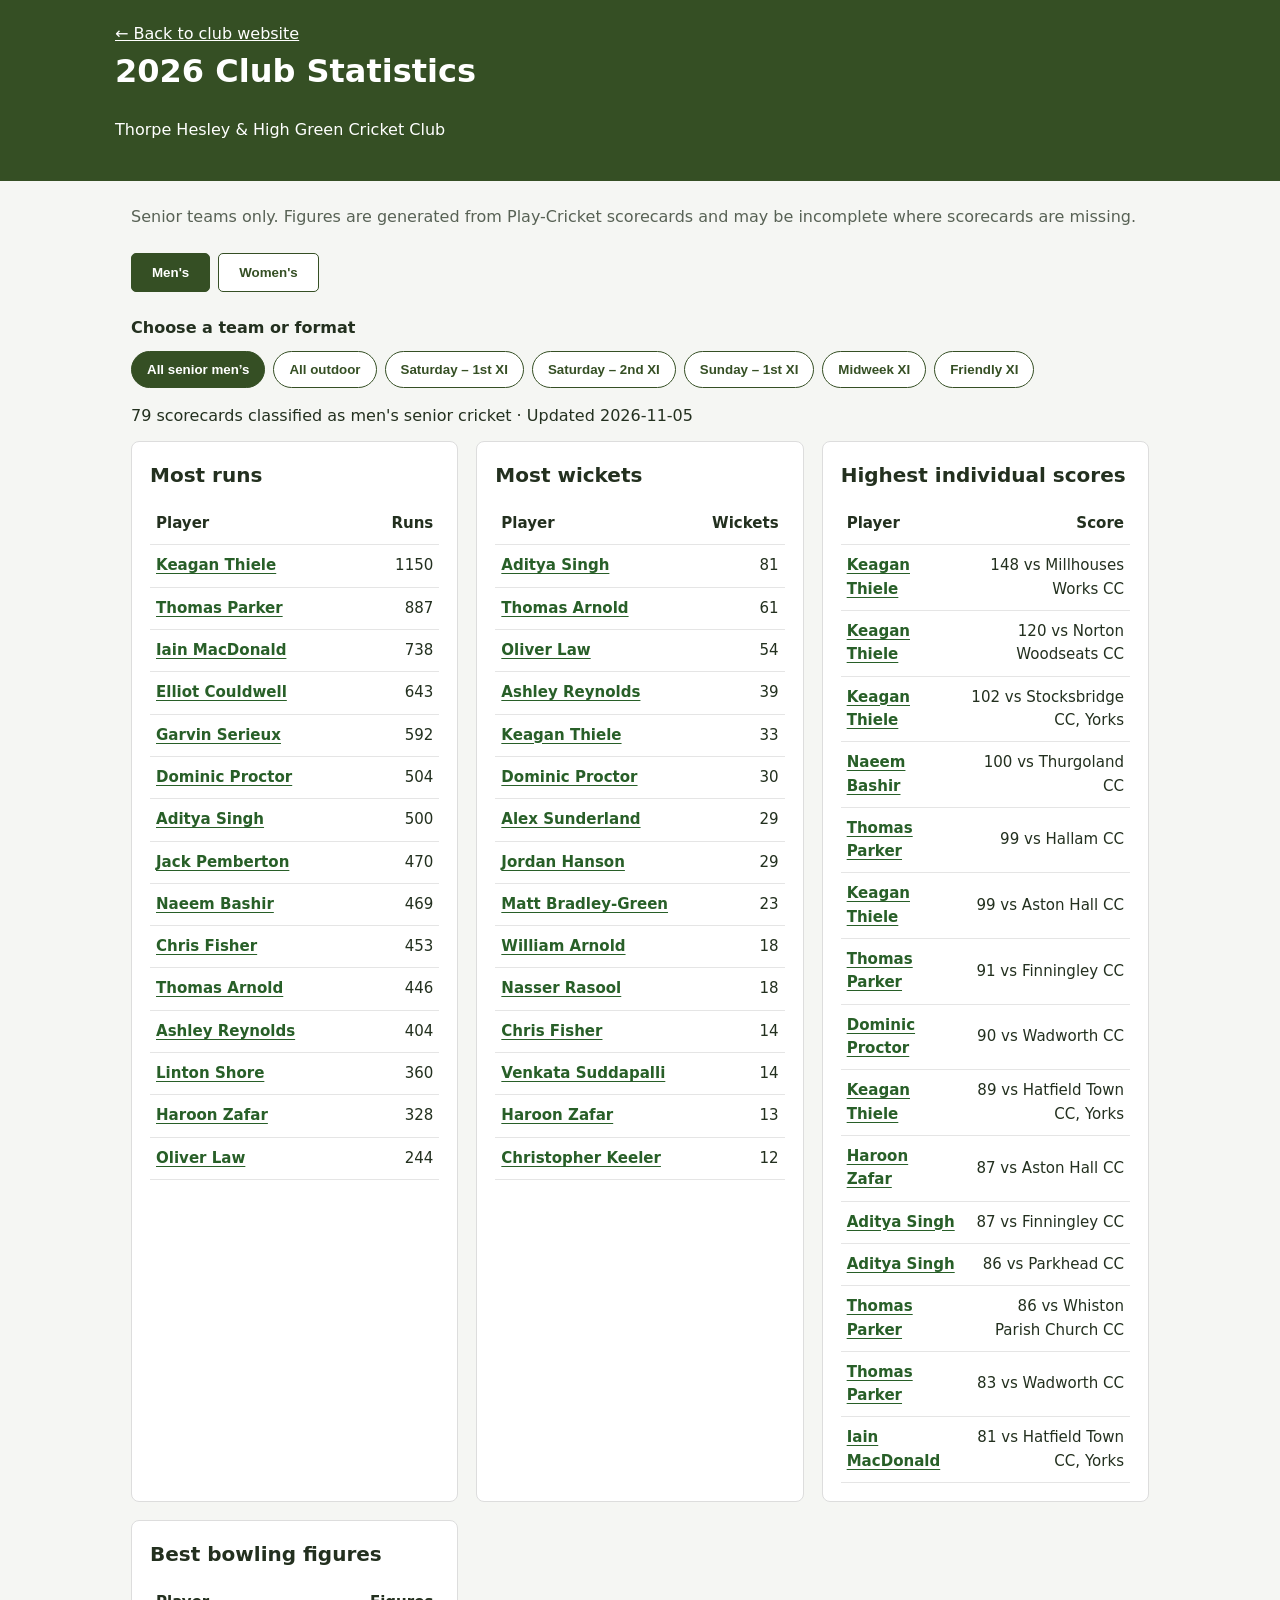
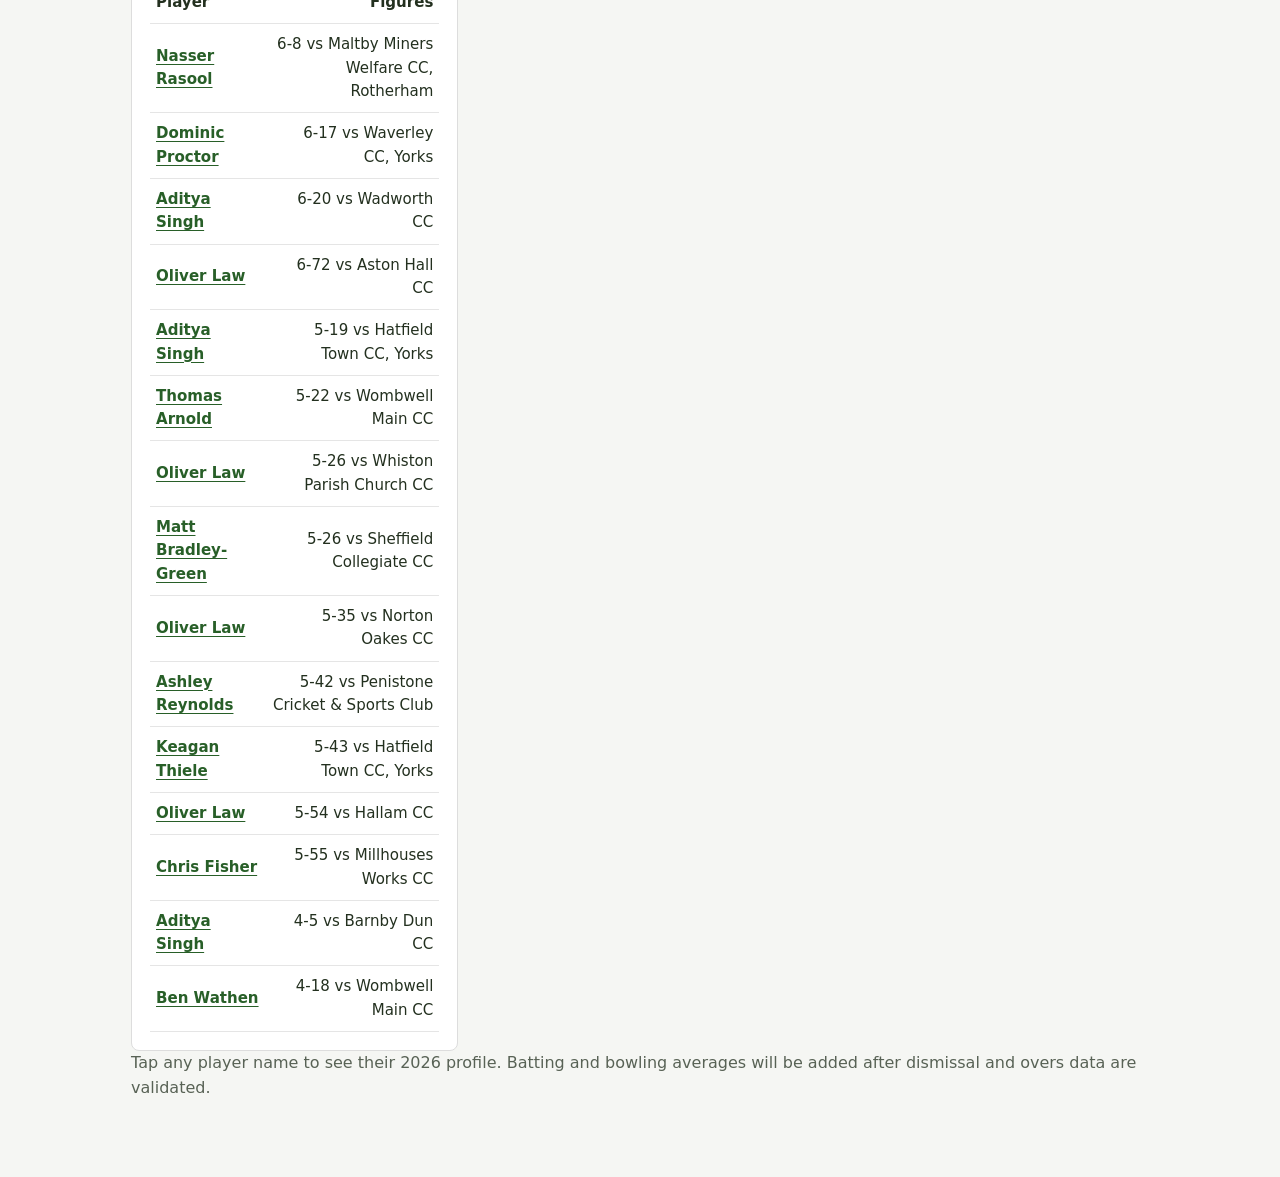
==== stats.html @ 184f6a65 "Style miniature club crest beneath player surname" ====
<!doctype html><html lang="en"><head><meta charset="utf-8"><meta name="viewport" content="width=device-width,initial-scale=1"><title>2026 Club Statistics | THHGCC</title><link rel="stylesheet" href="styles.css"><style>body{margin:0;background:#f5f6f3;color:#23301f;font-family:system-ui,sans-serif}.stats-wrap{max-width:1050px;margin:auto;padding:24px 16px 60px}.stats-head{background:#354f24;color:white;padding:22px 16px}.stats-head a{color:white}.stats-controls{display:flex;gap:8px;margin:24px 0;flex-wrap:wrap}.stats-controls button{padding:11px 20px;border:1px solid #354f24;border-radius:5px;background:white;color:#354f24;font-weight:700}.stats-controls button[aria-pressed=true]{background:#354f24;color:white}.stats-grid{display:grid;grid-template-columns:repeat(auto-fit,minmax(290px,1fr));gap:18px}.stats-card{background:white;border:1px solid #ddd;border-radius:8px;padding:18px;overflow:auto}.stats-card h2{margin:0 0 12px;font-size:1.25rem}table{width:100%;border-collapse:collapse;font-size:.94rem}td,th{padding:9px 6px;border-bottom:1px solid #e5e5e5;text-align:left}td:last-child,th:last-child{text-align:right}.muted{color:#586255}#status{margin:12px 0}.stats-filter{display:flex;align-items:center;gap:12px;flex-wrap:wrap;margin-bottom:16px}.stats-filter label{font-weight:700}.stats-filter{display:block}.filter-label{display:block;font-weight:700;margin-bottom:10px}.filter-pills{display:flex;flex-wrap:wrap;gap:8px}.filter-pills button{padding:10px 15px;border:1px solid #354f24;border-radius:24px;background:white;color:#354f24;font-weight:700;cursor:pointer}.filter-pills button[aria-pressed=true]{background:#354f24;color:white} .player-link{color:#285f28;font-weight:700;text-decoration:underline;text-underline-offset:3px}.profile-panel{margin:22px 0;padding:20px;background:white;border:1px solid #d8dfd4;border-radius:10px}.profile-panel[hidden]{display:none}.profile-top{display:flex;justify-content:space-between;align-items:center;gap:12px}.profile-top button{padding:8px 14px;border:1px solid #354f24;background:white;border-radius:20px;cursor:pointer}.profile-grid{display:grid;grid-template-columns:repeat(auto-fit,minmax(145px,1fr));gap:10px}.profile-stat{background:#f1f5ee;padding:13px;border-radius:8px;display:flex;flex-direction:column;gap:5px}.profile-stat strong{font-size:1.3rem}.profile-stat span{font-size:.82rem;color:#586255}.matches-toggle{border:0;background:transparent;padding:4px 0;text-align:left;color:#285f28;font-weight:700;text-decoration:underline;cursor:pointer}.player-matches{margin-top:18px;border-top:1px solid #d8dfd4;padding-top:12px}.player-matches[hidden]{display:none}.player-matches ul{padding-left:20px}.player-matches li{margin:10px 0}.player-matches a{color:#285f28}.player-matches details{border-bottom:1px solid #e1e7df;padding:8px 0}.player-matches summary{cursor:pointer;color:#285f28;font-weight:650}.match-performance{padding:4px 12px;color:#354f24}.match-performance p{margin:8px 0}.match-card-list{display:grid;gap:10px}.match-card{padding:13px 14px;border:1px solid #e0e7dd;border-radius:10px;background:#fafcf9}.match-card-top{display:flex;justify-content:space-between;gap:8px;align-items:center;flex-wrap:wrap}.match-date{font-size:.78rem;color:#657160;font-weight:700}.match-team{font-size:.73rem;color:#285f28;background:#eaf1e7;border-radius:20px;padding:4px 9px}.match-opponent{font-weight:700;font-size:1rem;margin:7px 0 10px;line-height:1.35}.match-figures{display:flex;gap:10px;flex-wrap:wrap}.match-figure{flex:1;min-width:105px;border-top:1px solid #e2e9df;padding-top:9px;display:flex;flex-direction:column;gap:2px}.match-figure strong{font-size:1.12rem;color:#263e24}.match-figure span{font-size:.75rem;color:#657160}.profile-note{font-size:.78rem;line-height:1.45;margin-top:16px}.player-matches h3{font-size:1.08rem;margin:0 0 13px}@media(max-width:450px){.profile-panel{padding:14px}.match-card{padding:12px}.profile-grid{grid-template-columns:repeat(2,minmax(0,1fr))}}.player-hero{display:flex;align-items:center;gap:17px;margin:4px 0 18px}.player-identity{min-width:0}.player-identity h2{margin:0 0 5px;font-size:1.35rem}.player-identity p{margin:0;font-size:.82rem}.player-shirt{position:relative;flex:none;width:100px;height:105px;display:flex;align-items:center;justify-content:center;filter:drop-shadow(0 3px 3px #0002)}.player-shirt::before{content:'';position:absolute;inset:3px 0 0;background:#28552a;clip-path:polygon(28% 3%,40% 0,45% 7%,55% 7%,60% 0,72% 3%,100% 21%,87% 44%,77% 38%,77% 100%,23% 100%,23% 38%,13% 44%,0 21%);border-radius:5px}.player-shirt::after{content:'';position:absolute;top:8px;left:42%;width:16%;height:6px;border-radius:0 0 9px 9px;background:#1b3c1e}.player-shirt span{position:relative;z-index:1;color:white;font-size:clamp(8px,1.8vw,10px);font-weight:800;letter-spacing:.2px;text-align:center;max-width:54px;overflow-wrap:anywhere;line-height:1.1;margin-top:-5px;text-shadow:0 1px 1px #0005}@media(max-width:450px){.player-shirt{width:84px;height:89px}.player-hero{gap:12px}.player-identity h2{font-size:1.2rem}}.player-shirt{flex-direction:column;gap:3px}.player-shirt span{margin-top:4px;font-size:9px}.shirt-crest{position:relative;z-index:1;width:34px;height:34px;object-fit:contain;border-radius:2px}@media(max-width:450px){.shirt-crest{width:29px;height:29px}.player-shirt span{font-size:8px}}</style></head><body><header class="stats-head"><div class="stats-wrap" style="padding:0"><a href="./">← Back to club website</a><h1>2026 Club Statistics</h1><p>Thorpe Hesley &amp; High Green Cricket Club</p></div></header><main class="stats-wrap"><p class="muted">Senior teams only. Figures are generated from Play-Cricket scorecards and may be incomplete where scorecards are missing.</p><div class="stats-controls"><button id="men" aria-pressed="true">Men's</button><button id="women" aria-pressed="false">Women's</button></div><div class="stats-filter"><span class="filter-label">Choose a team or format</span><div id="team-filter" class="filter-pills" role="group" aria-label="Team or format"></div></div><p id="status" role="status">Loading 2026 scorecards…</p><section id="profile-panel" class="profile-panel" hidden><div class="profile-top"><h2>Player profile</h2><button type="button" id="close-profile">Close</button></div><div id="player-profile"></div></section><div class="stats-grid"><section class="stats-card"><h2>Most runs</h2><div id="bat"></div></section><section class="stats-card"><h2>Most wickets</h2><div id="bowl"></div></section><section class="stats-card"><h2>Highest individual scores</h2><div id="high"></div></section><section class="stats-card"><h2>Best bowling figures</h2><div id="best"></div></section></div><p class="muted">Tap any player name to see their 2026 profile. Batting and bowling averages will be added after dismissal and overs data are validated.</p></main><script src="stats.js?v=20261105-crest"></script></body></html>
---- styles.css ----
:root{--green:#354f24;--dark:#263c1b;--yellow:#fff45b;--cream:#f6f6f1;--ink:#232b21}*{box-sizing:border-box}html{scroll-behavior:smooth}body{margin:0;font-family:Arial,Helvetica,sans-serif;color:var(--ink);line-height:1.55}a{color:inherit}.container{width:min(1140px,calc(100% - 40px));margin:auto}.topbar{background:#243719;color:#e7efdd;font-size:11px;font-weight:700;letter-spacing:.6px}.top-inner{display:flex;justify-content:space-between;gap:12px;padding:9px 0}.top-inner a{text-decoration:none;margin-left:16px}.site-header{background:var(--green);color:white;position:relative;z-index:5}.masthead{display:flex;align-items:center;justify-content:space-between;flex-wrap:wrap;gap:12px;padding-top:16px}.brand{display:flex;align-items:center;gap:16px;text-decoration:none;font-weight:900;font-size:23px;line-height:1.08;letter-spacing:.4px}.brand img{width:80px;height:92px;object-fit:contain}.brand em{font-style:normal;color:var(--yellow)}.brand small{display:block;font-size:10px;letter-spacing:2.5px;margin-top:10px;color:#e3eccc}.nav-links{display:flex;align-items:center;gap:0;width:100%;border-top:1px solid #ffffff25;margin-top:15px}.nav-links a{font-size:12px;font-weight:800;letter-spacing:.6px;text-decoration:none;padding:16px 15px}.nav-links a:hover,.nav-links a:first-child{background:var(--yellow);color:var(--dark)}.menu-toggle{display:none;background:none;border:0;color:var(--yellow);font-size:30px}.feature{background:linear-gradient(90deg,rgba(24,41,15,.95),rgba(35,63,24,.65)),radial-gradient(circle at 85% 40%,#78925e,#355122 65%);color:white}.feature-inner{padding:105px 0 115px}.feature-label,.eyebrow{font-size:12px;font-weight:900;letter-spacing:2px;color:#78953d}.feature-label{color:var(--yellow)}h1,h2,h3,p{margin-top:0}.feature h1{font-size:clamp(44px,6vw,78px);font-weight:900;line-height:1.02;letter-spacing:-2px;margin:20px 0}.feature p{font-size:20px;max-width:490px;color:#f1f5e8;margin-bottom:26px}.btn{display:inline-flex;gap:25px;align-items:center;justify-content:space-between;padding:15px 22px;font-size:12px;font-weight:900;letter-spacing:.6px;text-decoration:none}.btn-yellow{background:var(--yellow);color:var(--dark)}.btn-green{background:var(--green);color:white}.quicklinks{background:var(--yellow)}.quick-grid{display:grid;grid-template-columns:repeat(3,1fr)}.quick-grid a{padding:25px 22px;display:flex;flex-direction:column;gap:4px;text-decoration:none;border-right:1px solid #293b1b35}.quick-grid a:first-child{border-left:1px solid #293b1b35}.quick-grid a>span{font-size:26px}.quick-grid strong{font-size:13px}.quick-grid small{font-size:12px}.section{padding:75px 0}.section h2{font-size:clamp(30px,4vw,43px);line-height:1.1;letter-spacing:-1px;margin:10px 0 22px}.section p{color:#53604d;max-width:660px}.heading{display:flex;justify-content:space-between;align-items:end;gap:20px}.underlink{font-size:12px;font-weight:800;text-decoration:none;color:var(--green)}.news-grid{display:grid;grid-template-columns:repeat(2,1fr);gap:24px}.news-card{border:1px solid #e3e8df}.news-visual{height:190px;background:linear-gradient(125deg,#263e1c,#648242);display:grid;place-items:center;color:var(--yellow);font-size:42px;font-weight:900;letter-spacing:5px}.news-visual.alternate{background:linear-gradient(125deg,#435f2b,#a4ad66)}.news-copy{padding:25px}.news-copy small{color:#708f36;font-size:11px;font-weight:900}.news-copy h3{font-size:22px;margin:9px 0}.news-copy p{font-size:14px}.news-copy a{font-size:12px;font-weight:900}.about,.sponsors{background:var(--cream)}.about-grid{display:grid;grid-template-columns:1fr 1fr;align-items:center;gap:70px}.about-panel{background:var(--green);min-height:350px;display:flex;flex-direction:column;align-items:center;justify-content:center;gap:12px;text-align:center;color:var(--yellow);padding:25px}.about-panel img{width:135px;height:160px;object-fit:contain}.about-panel strong{font-size:15px}.about-panel span{font-size:11px;letter-spacing:2px}.team-grid{display:grid;grid-template-columns:repeat(3,1fr);gap:18px}.team-grid article{background:#f3f5ef;padding:28px;border-top:5px solid var(--green)}.team-grid b{color:#79944a;font-size:14px}.team-grid h3{font-size:23px;margin:15px 0 10px}.team-grid p{font-size:14px}.match,.contact{background:var(--green);color:white}.match-grid{display:flex;justify-content:space-between;align-items:center;gap:30px}.match .eyebrow,.contact .eyebrow{color:var(--yellow)}.match p,.contact p{color:#e4ecdf}.honour-banner{background:#51321d;border:9px ridge #966b42;color:#e9c88e;display:flex;flex-direction:column;align-items:center;text-align:center;gap:8px;padding:45px;margin-top:30px}.honour-banner span{font-size:14px;letter-spacing:4px}.honour-banner strong{font-size:25px}.honour-banner small{font-size:12px}.sponsor-space{border:1px dashed #a6b19b;text-align:center;padding:35px;font-size:12px;letter-spacing:2px;margin-top:25px}.contact{text-align:center}.contact p{margin:0 auto 25px}footer{background:#1c2d15;color:white;padding:35px 0}.footer-grid{display:flex;align-items:center;justify-content:space-between;gap:20px;flex-wrap:wrap;font-size:12px}.footer-grid a{margin-right:15px;text-decoration:none;color:var(--yellow);font-weight:800}@media(max-width:800px){.topbar{display:none}.masthead{padding:12px 0;min-height:86px}.brand{font-size:17px;gap:9px}.brand img{width:56px;height:65px}.brand small{font-size:8px;letter-spacing:1.5px;margin-top:6px}.menu-toggle{display:block;cursor:pointer}.nav-links{display:none;flex-direction:column;align-items:stretch;margin:0;width:100%;border-top:1px solid #ffffff35}.nav-links.open{display:flex}.nav-links a{padding:12px 16px}.feature-inner{padding:66px 0 75px}.feature h1{font-size:clamp(42px,10vw,62px)}.feature p{font-size:17px}.quick-grid{grid-template-columns:1fr}.quick-grid a{padding:16px 8px;border-right:0;border-bottom:1px solid #293b1b35}.quick-grid a:first-child{border-left:0}.quick-grid a>span{display:none}.section{padding:52px 0}.news-grid,.about-grid,.team-grid{grid-template-columns:1fr}.about-grid{gap:25px}.heading,.match-grid{align-items:flex-start;flex-direction:column}.news-visual{height:140px}.footer-grid{flex-direction:column;align-items:flex-start}}
/* Real THGCC photography */
.feature{background:linear-gradient(90deg,rgba(15,30,13,.85),rgba(15,30,13,.35)),url("IMG-20261103-WA0009.jpg") center 43%/cover no-repeat}
.feature-inner{position:relative}.photo-credit{position:absolute;right:0;bottom:12px;font-size:11px;color:#fff;opacity:.85}
.news-visual.photo-team{background:url("IMG-20261103-WA0010.jpg") center 42%/cover no-repeat}
.news-visual.photo-pitch{background:url("IMG-20261103-WA0012.jpg") center/cover no-repeat}
.about-panel.photo-ground{background:url("IMG-20261103-WA0011.jpg") center/cover no-repeat;min-height:380px}
@media(max-width:800px){.feature{background-position:52% center}.feature-inner{padding-bottom:86px}.photo-credit{bottom:12px;left:0;right:auto}.news-visual{height:220px}.about-panel.photo-ground{min-height:260px}}

/* Restore official club crest and simplify homepage */
.brand img{width:70px;height:70px;object-fit:contain;background:transparent}
.feature-inner{padding-top:85px;padding-bottom:90px}
.feature-label{display:block;margin-bottom:18px}
@media(max-width:800px){.brand img{width:54px;height:54px}.feature-inner{padding-top:65px;padding-bottom:78px}}

/* Photo-led homepage with understated navigation tiles */
.feature{background:var(--dark)}
.hero-photo{display:block;width:100%;height:clamp(300px,42vw,540px);object-fit:cover;object-position:center 44%}
.feature-inner{padding:38px 0 48px}
.feature-label{margin-bottom:12px}
.photo-credit{position:static;margin-top:14px;font-size:11px;opacity:.8}
.quicklinks{background:#f5f6f1}
.quick-grid a{border-color:#dce2d7;color:var(--dark);padding:25px 22px}
.quick-grid a:hover{background:#e9efe1}
.quick-grid strong{color:var(--green)}
.quick-grid a>span{color:var(--green)}
@media(max-width:800px){.hero-photo{height:260px;object-position:center 45%}.feature-inner{padding:30px 0 38px}.quick-grid a{padding:18px 8px}.quick-grid a:first-child{border-left:0}.quicklinks{background:#f5f6f1}}

/* Mobile viewport and image overflow safeguard */
html,body{width:100%;max-width:100%;overflow-x:clip}
main,.site-header,.feature,.quicklinks,.section,footer{width:100%;max-width:100%}
img{max-width:100%}
.hero-photo{width:100%;max-width:100%;display:block}
@media(max-width:800px){.container{width:calc(100% - 32px);max-width:none;margin-left:16px;margin-right:16px}.site-header .masthead{display:flex;flex-wrap:wrap;justify-content:space-between;align-items:center}.site-header .brand{min-width:0;flex:1}.site-header .brand span{min-width:0}.menu-toggle{flex:0 0 auto}.feature-inner{width:calc(100% - 32px)}.quick-grid{display:grid;grid-template-columns:minmax(0,1fr)}.quick-grid a{min-width:0}.news-grid,.team-grid,.about-grid{grid-template-columns:minmax(0,1fr)}.feature .hero-photo{width:100%;height:250px;object-fit:cover}.feature p{max-width:100%}}

/* Rotating OVUCC-inspired photo carousel */
.hero-carousel{position:relative;width:100%;overflow:hidden;background:#172c16}
.hero-slides{position:relative;height:clamp(300px,42vw,540px)}
.hero-slides .hero-photo{position:absolute;inset:0;width:100%;height:100%;object-fit:cover;object-position:center 45%;opacity:0;transition:opacity .65s ease;pointer-events:none}
.hero-slides .hero-photo.active{opacity:1;pointer-events:auto}
.slide-arrow{position:absolute;top:50%;transform:translateY(-50%);border:1px solid #ffffffa6;border-radius:50%;background:#142516a8;color:white;width:42px;height:42px;font-size:34px;line-height:1;cursor:pointer;display:grid;place-items:center;z-index:2}
.slide-arrow.prev{left:12px}.slide-arrow.next{right:12px}
.slide-dots{position:absolute;bottom:16px;left:50%;transform:translateX(-50%);display:flex;gap:10px;z-index:2}
.slide-dots button{border:1px solid white;background:#ffffffa8;border-radius:50%;width:10px;height:10px;padding:0;cursor:pointer}
.slide-dots button.active{background:var(--yellow);border-color:var(--yellow);transform:scale(1.25)}
@media(max-width:800px){.hero-slides{height:260px}.hero-slides .hero-photo{height:100%}.slide-arrow{width:34px;height:34px;font-size:26px}.slide-dots{bottom:12px}}
@media(prefers-reduced-motion:reduce){.hero-slides .hero-photo{transition:none}}

/* Traditional club honours boards */
.honours-section{background:#f4f4ef}.honours-controls{display:flex;align-items:center;gap:12px;margin:24px 0}.honours-controls label{font-weight:800;font-size:13px}.honours-controls select{padding:10px 14px;border:1px solid #aab3a0;border-radius:3px;background:white;color:#25391c;font:inherit}.honours-grid{display:grid;grid-template-columns:repeat(2,minmax(0,1fr));gap:24px}.wood-board{border:10px ridge #a67943;background:repeating-linear-gradient(90deg,#50331d 0px,#56371f 34px,#49301d 68px,#593c22 102px);box-shadow:0 8px 20px #0002;color:#f1d9a2;padding:22px;min-height:340px}.wood-board-title{text-align:center;border-bottom:1px solid #e2c48880;padding-bottom:18px;margin-bottom:16px}.wood-board-title small{font-size:10px;letter-spacing:2px}.wood-board-title h3{color:#f3d99e;font-size:24px;letter-spacing:1px;margin:12px 0 4px}.wood-board-title span{font-size:11px;letter-spacing:2px}.wood-board-entries p{color:#e2cfa8;font-size:14px}.honour-row{display:grid;grid-template-columns:minmax(0,1fr) auto;gap:10px;border-bottom:1px solid #e7d29c3a;padding:9px 0;font-size:14px}.honour-row strong{color:#f9e5b7}.honour-row small{display:block;color:#e5cfa3;font-size:11px}.honours-note{margin-top:18px;font-size:13px}@media(max-width:800px){.honours-grid{grid-template-columns:1fr}.wood-board{padding:16px;border-width:8px;min-height:260px}}

/* Iain-inspired arched mahogany honours boards */
.honours-grid{align-items:start;gap:28px}.wood-board{position:relative;isolation:isolate;overflow:hidden;border:0;border-radius:48% 48% 3px 3px / 9% 9% 3px 3px;background:repeating-linear-gradient(94deg,#3b1609 0,#55240e 20px,#391608 43px,#6a2d13 75px,#421a0b 110px);padding:78px 23px 35px;box-shadow:inset 0 0 0 7px #2b1007,inset 0 0 0 11px #7e451e,inset 0 0 0 15px #2b1007,0 9px 17px #0005;color:#f0d39b;font-family:Georgia,'Times New Roman',serif;min-height:560px}.wood-board:before{content:'';position:absolute;inset:18px 16px 19px;border:2px solid #a7793c;border-radius:48% 48% 0 0 / 7% 7% 0 0;pointer-events:none;z-index:-1}.wood-board-title{border-bottom:0;padding-bottom:0;margin-bottom:0}.board-emblem{font-size:35px;filter:sepia(1) saturate(1.5);margin-bottom:5px}.wood-board-title small{display:block;font-size:clamp(12px,1.5vw,20px);font-weight:700;letter-spacing:1px;color:#e7c58d}.wood-board-title h3{font-size:clamp(19px,2.5vw,30px);line-height:1.13;letter-spacing:0;color:#efd39b;margin:7px 0 6px}.board-season{display:block;font-size:30px!important;font-weight:700;letter-spacing:0!important;border-bottom:1px solid #d6b071;margin:0 0 6px}.board-columns,.honour-row{display:grid;grid-template-columns:minmax(0,1.1fr) minmax(52px,.45fr) minmax(0,1.2fr);gap:9px;text-align:left}.board-columns{font-size:13px;border-bottom:1px solid #cfa967;padding:3px 0 6px}.board-columns b:nth-child(2){text-align:center}.honour-row{font-size:12px;border:0;padding:3px 0;line-height:1.15}.honour-row strong{color:#f5dfb6;font-weight:400}.honour-row .honour-score{text-align:center}.honour-row .honour-opponent{font-size:12px}.wood-board-entries p{margin-top:18px}.honours-note{color:#53604b}@media(max-width:800px){.wood-board{border:0;padding:66px 21px 30px;min-height:400px}.wood-board-title small{font-size:clamp(11px,3.4vw,17px)}.wood-board-title h3{font-size:clamp(18px,5vw,27px)}.board-columns{font-size:12px}.honour-row{font-size:11px}.honour-row .honour-opponent{font-size:11px}}

/* Official crest green and refined honours boards */
:root{--green:#30451f;--dark:#263819;--yellow:#fff45b}
.site-header,.masthead{background:var(--green)}.feature{background:var(--dark)}.contact{background:var(--green)}.topbar{background:var(--dark)}
.wood-board{background:repeating-linear-gradient(91deg,rgba(22,7,2,.20) 0,rgba(255,202,110,.035) 4px,rgba(26,8,2,.15) 9px,rgba(255,220,140,.025) 13px),linear-gradient(90deg,#351005,#5b210c 14%,#4c1708 38%,#64260c 65%,#371006);border-radius:48% 48% 2px 2px / 8% 8% 2px 2px;box-shadow:inset 0 0 0 5px #2c0d05,inset 0 0 0 9px #87401b,inset 0 0 0 13px #3d1407,inset 0 0 0 17px #9d5428,0 8px 15px #0005;padding:75px 24px 34px}
.wood-board:before{border:1px solid #a56b34;inset:22px 19px 22px}.board-emblem{display:flex;align-items:center;justify-content:center;gap:9px;height:54px;color:#e5c17f;margin-bottom:6px}.board-emblem .crossed-bats{font-size:33px;filter:sepia(1) saturate(.5)}.board-emblem .laurel{font-size:36px;font-family:Georgia;transform:rotate(-70deg)}.board-emblem .laurel.mirror{transform:scaleX(-1) rotate(-70deg)}.wood-board-title small{font-family:Georgia,serif;text-transform:uppercase;font-size:clamp(13px,1.6vw,21px);line-height:1.2;letter-spacing:.5px}.wood-board-title h3{font-family:Georgia,serif;font-size:clamp(18px,2.4vw,30px);line-height:1.14;margin:6px 0}.board-season{font-family:Georgia,serif;font-size:32px!important;line-height:1.1;border-top:1px solid #b98d50;padding:5px 0 7px}.board-columns{font-family:Georgia,serif;color:#f3d49c;font-size:clamp(10px,1.2vw,14px);padding:4px 0;border-bottom:1px solid #b98d50}.honour-row{font-family:Georgia,serif;color:#f1d9b1;font-size:clamp(10px,1.15vw,13px);gap:6px;padding:2px 0}.honour-row strong{color:#f1d9b1}.honour-row .honour-opponent{font-size:inherit}.board-columns,.honour-row{grid-template-columns:minmax(0,1.1fr) minmax(44px,.4fr) minmax(0,1.15fr)}.board-columns>*:nth-child(1),.honour-row>*:nth-child(1){padding-right:5px;border-right:1px solid #cba56a80}.board-columns>*:nth-child(2),.honour-row>*:nth-child(2){padding-right:5px;border-right:1px solid #cba56a80}
.location-section{background:#f1f3ed}.location-layout{display:grid;grid-template-columns:minmax(0,1fr) minmax(0,1.3fr);gap:36px;align-items:center}.location-section h3{margin:16px 0 6px;color:var(--green)}.location-section address{font-style:normal;line-height:1.9;margin-bottom:24px}.location-map{min-height:320px;border:5px solid white;box-shadow:0 3px 15px #0002}.location-map iframe{width:100%;height:320px;border:0;display:block}
@media(max-width:800px){.wood-board{padding:65px 19px 28px}.board-emblem{height:48px}.wood-board-title small{font-size:clamp(12px,3.6vw,19px)}.wood-board-title h3{font-size:clamp(17px,5.2vw,27px)}.board-columns{font-size:clamp(10px,3vw,13px)}.honour-row{font-size:clamp(9px,2.8vw,12px);overflow-wrap:anywhere}.location-layout{grid-template-columns:1fr}.location-map,.location-map iframe{min-height:280px;height:280px}}

/* Reference-matched crown silhouette and carved border */
.wood-board{border-radius:0;clip-path:polygon(0 10%,8% 10%,14% 9.5%,20% 8%,27% 5%,34% 2.5%,41% .8%,50% 0,59% .8%,66% 2.5%,73% 5%,80% 8%,86% 9.5%,92% 10%,100% 10%,100% 100%,0 100%);padding-top:85px;background:repeating-linear-gradient(90deg,transparent 0,rgba(0,0,0,.10) 2px,rgba(255,215,150,.025) 6px,transparent 13px),linear-gradient(90deg,#341104,#60250d 14%,#461707 42%,#60240c 72%,#371105);box-shadow:inset 0 0 0 6px #2b0c04,inset 0 0 0 11px #8b451e,inset 0 0 0 15px #361105,inset 0 0 0 18px #9e5427}
.wood-board:before{border:0;border-left:2px solid #b67b43;border-right:2px solid #b67b43;border-bottom:2px solid #b67b43;border-radius:0;inset:75px 18px 20px;z-index:-1}
.wood-board:after{content:'';position:absolute;top:15px;left:3%;right:3%;height:77px;border-top:3px solid #9b5429;border-radius:50% 50% 0 0 / 85% 85% 0 0;pointer-events:none}
.board-emblem{height:72px;margin:0 0 8px;filter:none}.board-emblem img{width:152px;height:75px;object-fit:contain;max-width:100%}.wood-board-title small{font-weight:700;letter-spacing:.7px}.wood-board-title h3{font-weight:700}.wood-board-entries{margin-top:5px}
@media(max-width:800px){.wood-board{padding-top:77px}.board-emblem{height:66px}.board-emblem img{width:137px;height:68px}}

/* Match the square crest's original green so its edges disappear */
:root{--green:#354f24;--dark:#263c1b}
.site-header,.masthead,.brand,.brand img{background-color:#354f24!important}
/* Rebalance honours boards against Iain's reference: restrained curved crown and fine engraving */
.honours-grid{grid-template-columns:repeat(2,minmax(0,1fr));gap:22px}
.wood-board{clip-path:none;border-radius:48% 48% 2px 2px / 7% 7% 2px 2px;min-width:0;padding:65px 24px 30px;background:repeating-linear-gradient(91deg,transparent 0,rgba(0,0,0,.07) 2px,rgba(255,210,140,.025) 6px,transparent 15px),linear-gradient(90deg,#371609,#57220f 25%,#431909 55%,#54200c 80%,#371609);box-shadow:inset 0 0 0 5px #290d05,inset 0 0 0 9px #8d4a22,inset 0 0 0 13px #361208,0 8px 14px #0003}
.wood-board:after{display:none}.wood-board:before{inset:16px 15px 16px;border:2px solid #8c4c25;border-radius:48% 48% 1px 1px / 6% 6% 1px 1px}
.board-emblem{height:58px;margin:0 0 4px}.board-emblem img{width:115px;height:57px}
.wood-board-title small{font-size:clamp(11px,1.3vw,17px);letter-spacing:.25px}.wood-board-title h3{font-size:clamp(17px,2.1vw,25px);margin:4px 0}.board-season{font-size:26px!important;padding:3px 0 5px}
.board-columns,.honour-row{grid-template-columns:minmax(0,1.05fr) minmax(35px,.35fr) minmax(0,1.1fr);gap:5px}.board-columns{font-size:clamp(9px,1vw,12px)}.honour-row{font-size:clamp(9px,1vw,12px);line-height:1.08;padding:1.5px 0;overflow-wrap:normal}.honour-row .honour-opponent{overflow-wrap:break-word}
@media(max-width:800px){.honours-grid{grid-template-columns:minmax(0,1fr)}.wood-board{padding:62px 17px 24px}.board-emblem{height:50px}.board-emblem img{width:108px;height:50px}.wood-board-title small{font-size:clamp(11px,3.3vw,16px)}.wood-board-title h3{font-size:clamp(16px,4.6vw,23px)}.board-columns{font-size:clamp(9px,2.6vw,12px)}.honour-row{font-size:clamp(9px,2.6vw,12px);gap:4px}.wood-board:before{inset:13px 11px 13px}}

/* Final honours presentation: classic carved mahogany plaque, inspired by approved design */
.honours-section{background:#f3f1ea}
.honours-grid{grid-template-columns:minmax(0,1fr);max-width:940px;margin:0 auto;gap:36px}
.wood-board{position:relative;overflow:hidden;isolation:isolate;min-width:0;min-height:0;padding:118px clamp(26px,6%,70px) 52px;border-radius:48% 48% 3px 3px / 6.5% 6.5% 3px 3px;background:repeating-linear-gradient(91deg,rgba(17,5,1,.10) 0,rgba(255,200,130,.025) 4px,rgba(30,8,2,.08) 10px,transparent 18px),linear-gradient(100deg,#451804 0%,#682a0d 21%,#4b1908 48%,#692b0e 73%,#411405 100%);box-shadow:inset 0 0 0 5px #260b03,inset 0 0 0 9px #9a5328,inset 0 0 0 12px #361005,inset 0 0 0 17px #ad6b38,inset 0 0 0 21px #310d04,0 12px 24px #0004;color:#f3d79e}
.wood-board:before{content:'';position:absolute;inset:28px 27px 27px;border:2px solid #9f6333;border-radius:48% 48% 1px 1px / 5% 5% 1px 1px;pointer-events:none;z-index:-1}
.wood-board:after{display:none}
.board-emblem{height:112px;margin:0 auto 14px}
.board-emblem img{height:112px;width:230px;object-fit:contain}
.wood-board-title small{display:block;color:#f0d399;font-family:Georgia,'Times New Roman',serif;font-size:clamp(17px,3vw,30px);font-weight:bold;letter-spacing:.4px}
.wood-board-title h3{color:#f0d399;font-family:Georgia,'Times New Roman',serif;font-size:clamp(25px,4.5vw,43px);line-height:1.1;margin:8px 0 18px}
.board-season{display:block;border-top:2px solid #cfab69;border-bottom:2px solid #cfab69;font-family:Georgia,serif;font-size:clamp(34px,5vw,55px)!important;line-height:1.2;margin-bottom:8px;padding:8px 0}
.board-columns,.honour-row{grid-template-columns:minmax(0,1.1fr) minmax(70px,.4fr) minmax(0,1.25fr);gap:0}
.board-columns{border-bottom:2px solid #cda76c;font-family:Georgia,serif;font-size:clamp(14px,2vw,20px);padding:6px 0 9px}
.honour-row{font-family:Georgia,serif;font-size:clamp(12px,1.55vw,17px);line-height:1.22;padding:3px 0;color:#f4dbad}
.honour-row strong,.honour-row .honour-opponent{font-size:inherit;color:inherit}
.board-columns>*:nth-child(1),.honour-row>*:nth-child(1),.board-columns>*:nth-child(2),.honour-row>*:nth-child(2){border-right:1px solid #cda76c99;padding-right:9px}
.board-columns>*:nth-child(2),.honour-row>*:nth-child(2){padding-left:9px;text-align:center}
.board-columns>*:nth-child(3),.honour-row>*:nth-child(3){padding-left:15px}
@media(max-width:800px){.honours-grid{max-width:100%}.wood-board{padding:75px 18px 28px;border-radius:48% 48% 2px 2px / 4% 4% 2px 2px;box-shadow:inset 0 0 0 4px #2b0c04,inset 0 0 0 7px #975026,inset 0 0 0 10px #351005,inset 0 0 0 13px #a75f30,0 6px 16px #0004}.wood-board:before{inset:17px 15px 15px;border-width:1px}.board-emblem{height:70px;margin-bottom:8px}.board-emblem img{height:70px;width:150px}.wood-board-title small{font-size:clamp(12px,3.4vw,18px)}.wood-board-title h3{font-size:clamp(19px,5vw,28px);margin:5px 0 11px}.board-season{font-size:32px!important;padding:5px 0}.board-columns,.honour-row{grid-template-columns:minmax(0,1fr) minmax(42px,.37fr) minmax(0,1.13fr)}.board-columns{font-size:clamp(10px,2.8vw,14px);padding:4px 0 6px}.honour-row{font-size:clamp(9px,2.5vw,13px);line-height:1.15;padding:2px 0}.board-columns>*:nth-child(1),.honour-row>*:nth-child(1),.board-columns>*:nth-child(2),.honour-row>*:nth-child(2){padding-right:4px}.board-columns>*:nth-child(2),.honour-row>*:nth-child(2){padding-left:4px}.board-columns>*:nth-child(3),.honour-row>*:nth-child(3){padding-left:7px}}
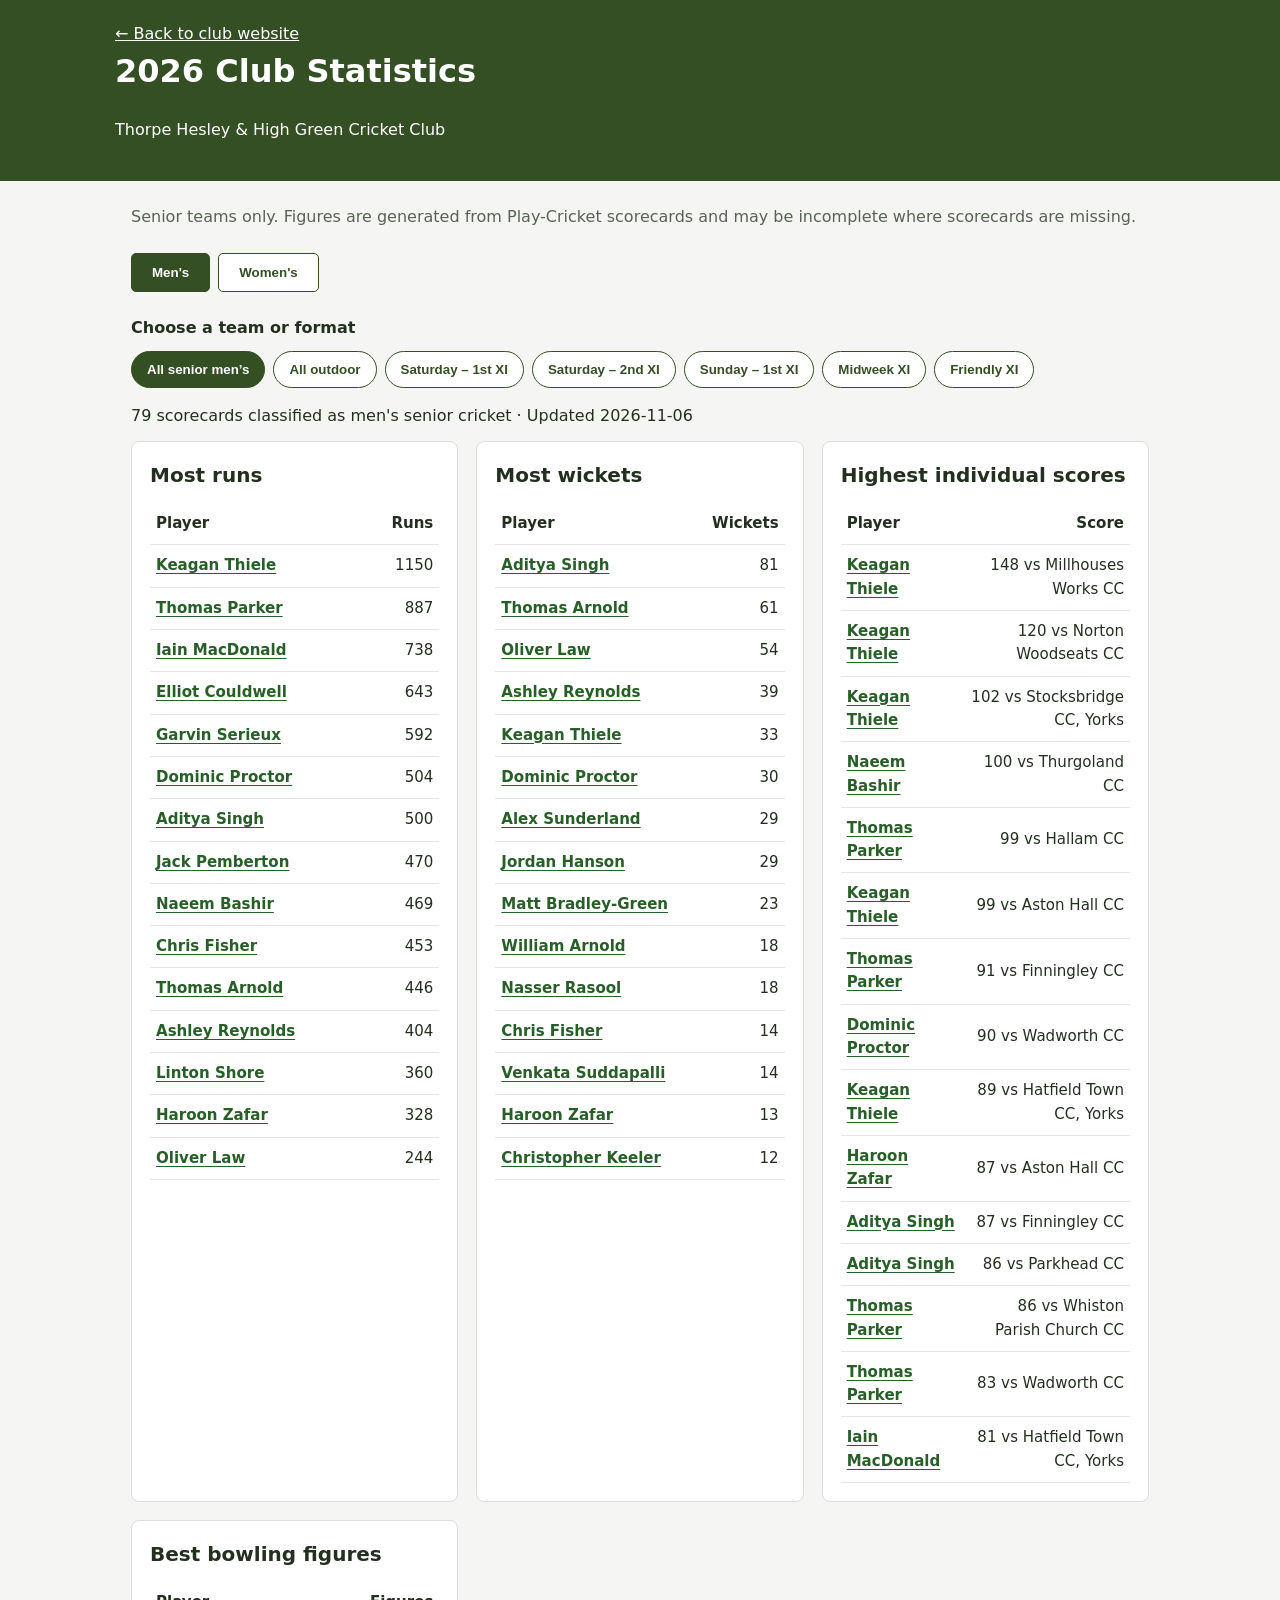
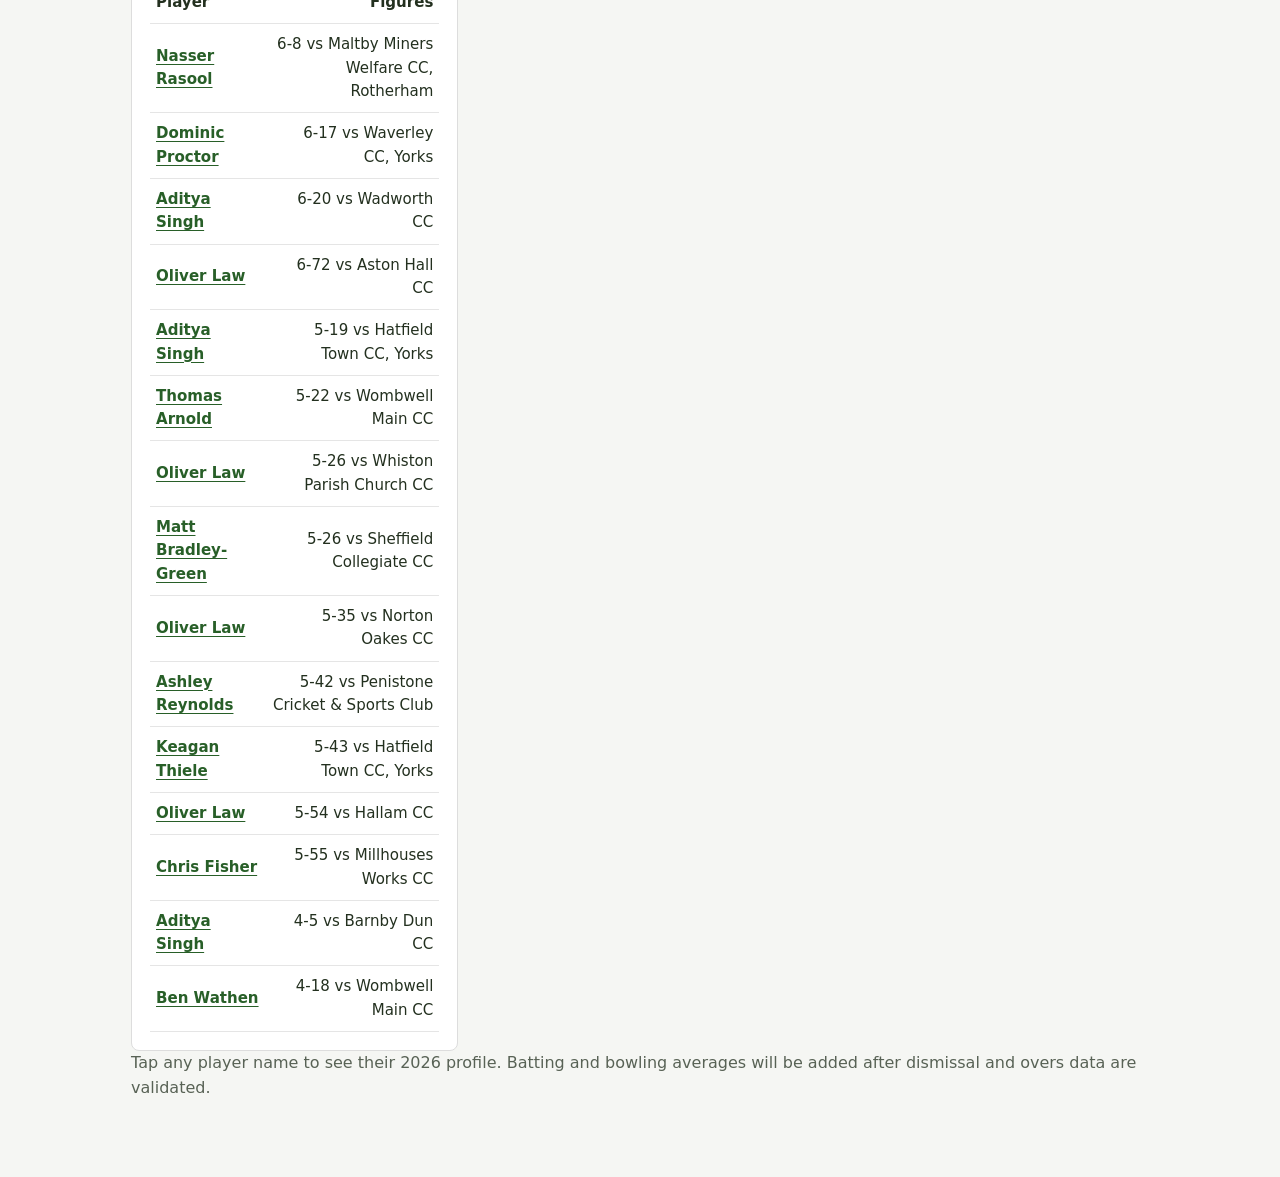
==== commit 2580b1d7: "Prevent long surnames wrapping or truncating on shirt avatars" ====
--- a/stats.html
+++ b/stats.html
@@ -1 +1 @@
-<!doctype html><html lang="en"><head><meta charset="utf-8"><meta name="viewport" content="width=device-width,initial-scale=1"><title>2026 Club Statistics | THHGCC</title><link rel="stylesheet" href="styles.css"><style>body{margin:0;background:#f5f6f3;color:#23301f;font-family:system-ui,sans-serif}.stats-wrap{max-width:1050px;margin:auto;padding:24px 16px 60px}.stats-head{background:#354f24;color:white;padding:22px 16px}.stats-head a{color:white}.stats-controls{display:flex;gap:8px;margin:24px 0;flex-wrap:wrap}.stats-controls button{padding:11px 20px;border:1px solid #354f24;border-radius:5px;background:white;color:#354f24;font-weight:700}.stats-controls button[aria-pressed=true]{background:#354f24;color:white}.stats-grid{display:grid;grid-template-columns:repeat(auto-fit,minmax(290px,1fr));gap:18px}.stats-card{background:white;border:1px solid #ddd;border-radius:8px;padding:18px;overflow:auto}.stats-card h2{margin:0 0 12px;font-size:1.25rem}table{width:100%;border-collapse:collapse;font-size:.94rem}td,th{padding:9px 6px;border-bottom:1px solid #e5e5e5;text-align:left}td:last-child,th:last-child{text-align:right}.muted{color:#586255}#status{margin:12px 0}.stats-filter{display:flex;align-items:center;gap:12px;flex-wrap:wrap;margin-bottom:16px}.stats-filter label{font-weight:700}.stats-filter{display:block}.filter-label{display:block;font-weight:700;margin-bottom:10px}.filter-pills{display:flex;flex-wrap:wrap;gap:8px}.filter-pills button{padding:10px 15px;border:1px solid #354f24;border-radius:24px;background:white;color:#354f24;font-weight:700;cursor:pointer}.filter-pills button[aria-pressed=true]{background:#354f24;color:white} .player-link{color:#285f28;font-weight:700;text-decoration:underline;text-underline-offset:3px}.profile-panel{margin:22px 0;padding:20px;background:white;border:1px solid #d8dfd4;border-radius:10px}.profile-panel[hidden]{display:none}.profile-top{display:flex;justify-content:space-between;align-items:center;gap:12px}.profile-top button{padding:8px 14px;border:1px solid #354f24;background:white;border-radius:20px;cursor:pointer}.profile-grid{display:grid;grid-template-columns:repeat(auto-fit,minmax(145px,1fr));gap:10px}.profile-stat{background:#f1f5ee;padding:13px;border-radius:8px;display:flex;flex-direction:column;gap:5px}.profile-stat strong{font-size:1.3rem}.profile-stat span{font-size:.82rem;color:#586255}.matches-toggle{border:0;background:transparent;padding:4px 0;text-align:left;color:#285f28;font-weight:700;text-decoration:underline;cursor:pointer}.player-matches{margin-top:18px;border-top:1px solid #d8dfd4;padding-top:12px}.player-matches[hidden]{display:none}.player-matches ul{padding-left:20px}.player-matches li{margin:10px 0}.player-matches a{color:#285f28}.player-matches details{border-bottom:1px solid #e1e7df;padding:8px 0}.player-matches summary{cursor:pointer;color:#285f28;font-weight:650}.match-performance{padding:4px 12px;color:#354f24}.match-performance p{margin:8px 0}.match-card-list{display:grid;gap:10px}.match-card{padding:13px 14px;border:1px solid #e0e7dd;border-radius:10px;background:#fafcf9}.match-card-top{display:flex;justify-content:space-between;gap:8px;align-items:center;flex-wrap:wrap}.match-date{font-size:.78rem;color:#657160;font-weight:700}.match-team{font-size:.73rem;color:#285f28;background:#eaf1e7;border-radius:20px;padding:4px 9px}.match-opponent{font-weight:700;font-size:1rem;margin:7px 0 10px;line-height:1.35}.match-figures{display:flex;gap:10px;flex-wrap:wrap}.match-figure{flex:1;min-width:105px;border-top:1px solid #e2e9df;padding-top:9px;display:flex;flex-direction:column;gap:2px}.match-figure strong{font-size:1.12rem;color:#263e24}.match-figure span{font-size:.75rem;color:#657160}.profile-note{font-size:.78rem;line-height:1.45;margin-top:16px}.player-matches h3{font-size:1.08rem;margin:0 0 13px}@media(max-width:450px){.profile-panel{padding:14px}.match-card{padding:12px}.profile-grid{grid-template-columns:repeat(2,minmax(0,1fr))}}.player-hero{display:flex;align-items:center;gap:17px;margin:4px 0 18px}.player-identity{min-width:0}.player-identity h2{margin:0 0 5px;font-size:1.35rem}.player-identity p{margin:0;font-size:.82rem}.player-shirt{position:relative;flex:none;width:100px;height:105px;display:flex;align-items:center;justify-content:center;filter:drop-shadow(0 3px 3px #0002)}.player-shirt::before{content:'';position:absolute;inset:3px 0 0;background:#28552a;clip-path:polygon(28% 3%,40% 0,45% 7%,55% 7%,60% 0,72% 3%,100% 21%,87% 44%,77% 38%,77% 100%,23% 100%,23% 38%,13% 44%,0 21%);border-radius:5px}.player-shirt::after{content:'';position:absolute;top:8px;left:42%;width:16%;height:6px;border-radius:0 0 9px 9px;background:#1b3c1e}.player-shirt span{position:relative;z-index:1;color:white;font-size:clamp(8px,1.8vw,10px);font-weight:800;letter-spacing:.2px;text-align:center;max-width:54px;overflow-wrap:anywhere;line-height:1.1;margin-top:-5px;text-shadow:0 1px 1px #0005}@media(max-width:450px){.player-shirt{width:84px;height:89px}.player-hero{gap:12px}.player-identity h2{font-size:1.2rem}}.player-shirt{flex-direction:column;gap:3px}.player-shirt span{margin-top:4px;font-size:9px}.shirt-crest{position:relative;z-index:1;width:34px;height:34px;object-fit:contain;border-radius:2px}@media(max-width:450px){.shirt-crest{width:29px;height:29px}.player-shirt span{font-size:8px}}</style></head><body><header class="stats-head"><div class="stats-wrap" style="padding:0"><a href="./">← Back to club website</a><h1>2026 Club Statistics</h1><p>Thorpe Hesley &amp; High Green Cricket Club</p></div></header><main class="stats-wrap"><p class="muted">Senior teams only. Figures are generated from Play-Cricket scorecards and may be incomplete where scorecards are missing.</p><div class="stats-controls"><button id="men" aria-pressed="true">Men's</button><button id="women" aria-pressed="false">Women's</button></div><div class="stats-filter"><span class="filter-label">Choose a team or format</span><div id="team-filter" class="filter-pills" role="group" aria-label="Team or format"></div></div><p id="status" role="status">Loading 2026 scorecards…</p><section id="profile-panel" class="profile-panel" hidden><div class="profile-top"><h2>Player profile</h2><button type="button" id="close-profile">Close</button></div><div id="player-profile"></div></section><div class="stats-grid"><section class="stats-card"><h2>Most runs</h2><div id="bat"></div></section><section class="stats-card"><h2>Most wickets</h2><div id="bowl"></div></section><section class="stats-card"><h2>Highest individual scores</h2><div id="high"></div></section><section class="stats-card"><h2>Best bowling figures</h2><div id="best"></div></section></div><p class="muted">Tap any player name to see their 2026 profile. Batting and bowling averages will be added after dismissal and overs data are validated.</p></main><script src="stats.js?v=20261105-crest"></script></body></html>+<!doctype html><html lang="en"><head><meta charset="utf-8"><meta name="viewport" content="width=device-width,initial-scale=1"><title>2026 Club Statistics | THHGCC</title><link rel="stylesheet" href="styles.css"><style>body{margin:0;background:#f5f6f3;color:#23301f;font-family:system-ui,sans-serif}.stats-wrap{max-width:1050px;margin:auto;padding:24px 16px 60px}.stats-head{background:#354f24;color:white;padding:22px 16px}.stats-head a{color:white}.stats-controls{display:flex;gap:8px;margin:24px 0;flex-wrap:wrap}.stats-controls button{padding:11px 20px;border:1px solid #354f24;border-radius:5px;background:white;color:#354f24;font-weight:700}.stats-controls button[aria-pressed=true]{background:#354f24;color:white}.stats-grid{display:grid;grid-template-columns:repeat(auto-fit,minmax(290px,1fr));gap:18px}.stats-card{background:white;border:1px solid #ddd;border-radius:8px;padding:18px;overflow:auto}.stats-card h2{margin:0 0 12px;font-size:1.25rem}table{width:100%;border-collapse:collapse;font-size:.94rem}td,th{padding:9px 6px;border-bottom:1px solid #e5e5e5;text-align:left}td:last-child,th:last-child{text-align:right}.muted{color:#586255}#status{margin:12px 0}.stats-filter{display:flex;align-items:center;gap:12px;flex-wrap:wrap;margin-bottom:16px}.stats-filter label{font-weight:700}.stats-filter{display:block}.filter-label{display:block;font-weight:700;margin-bottom:10px}.filter-pills{display:flex;flex-wrap:wrap;gap:8px}.filter-pills button{padding:10px 15px;border:1px solid #354f24;border-radius:24px;background:white;color:#354f24;font-weight:700;cursor:pointer}.filter-pills button[aria-pressed=true]{background:#354f24;color:white} .player-link{color:#285f28;font-weight:700;text-decoration:underline;text-underline-offset:3px}.profile-panel{margin:22px 0;padding:20px;background:white;border:1px solid #d8dfd4;border-radius:10px}.profile-panel[hidden]{display:none}.profile-top{display:flex;justify-content:space-between;align-items:center;gap:12px}.profile-top button{padding:8px 14px;border:1px solid #354f24;background:white;border-radius:20px;cursor:pointer}.profile-grid{display:grid;grid-template-columns:repeat(auto-fit,minmax(145px,1fr));gap:10px}.profile-stat{background:#f1f5ee;padding:13px;border-radius:8px;display:flex;flex-direction:column;gap:5px}.profile-stat strong{font-size:1.3rem}.profile-stat span{font-size:.82rem;color:#586255}.matches-toggle{border:0;background:transparent;padding:4px 0;text-align:left;color:#285f28;font-weight:700;text-decoration:underline;cursor:pointer}.player-matches{margin-top:18px;border-top:1px solid #d8dfd4;padding-top:12px}.player-matches[hidden]{display:none}.player-matches ul{padding-left:20px}.player-matches li{margin:10px 0}.player-matches a{color:#285f28}.player-matches details{border-bottom:1px solid #e1e7df;padding:8px 0}.player-matches summary{cursor:pointer;color:#285f28;font-weight:650}.match-performance{padding:4px 12px;color:#354f24}.match-performance p{margin:8px 0}.match-card-list{display:grid;gap:10px}.match-card{padding:13px 14px;border:1px solid #e0e7dd;border-radius:10px;background:#fafcf9}.match-card-top{display:flex;justify-content:space-between;gap:8px;align-items:center;flex-wrap:wrap}.match-date{font-size:.78rem;color:#657160;font-weight:700}.match-team{font-size:.73rem;color:#285f28;background:#eaf1e7;border-radius:20px;padding:4px 9px}.match-opponent{font-weight:700;font-size:1rem;margin:7px 0 10px;line-height:1.35}.match-figures{display:flex;gap:10px;flex-wrap:wrap}.match-figure{flex:1;min-width:105px;border-top:1px solid #e2e9df;padding-top:9px;display:flex;flex-direction:column;gap:2px}.match-figure strong{font-size:1.12rem;color:#263e24}.match-figure span{font-size:.75rem;color:#657160}.profile-note{font-size:.78rem;line-height:1.45;margin-top:16px}.player-matches h3{font-size:1.08rem;margin:0 0 13px}@media(max-width:450px){.profile-panel{padding:14px}.match-card{padding:12px}.profile-grid{grid-template-columns:repeat(2,minmax(0,1fr))}}.player-hero{display:flex;align-items:center;gap:17px;margin:4px 0 18px}.player-identity{min-width:0}.player-identity h2{margin:0 0 5px;font-size:1.35rem}.player-identity p{margin:0;font-size:.82rem}.player-shirt{position:relative;flex:none;width:100px;height:105px;display:flex;align-items:center;justify-content:center;filter:drop-shadow(0 3px 3px #0002)}.player-shirt::before{content:'';position:absolute;inset:3px 0 0;background:#395723;clip-path:polygon(28% 3%,40% 0,45% 7%,55% 7%,60% 0,72% 3%,100% 21%,87% 44%,77% 38%,77% 100%,23% 100%,23% 38%,13% 44%,0 21%);border-radius:5px}.player-shirt::after{content:'';position:absolute;top:8px;left:42%;width:16%;height:6px;border-radius:0 0 9px 9px;background:#1b3c1e}.player-shirt span{position:relative;z-index:1;color:white;font-size:clamp(8px,1.8vw,10px);font-weight:800;letter-spacing:.2px;text-align:center;width:76px;max-width:76px;white-space:nowrap;letter-spacing:-.15px;line-height:1.1;margin-top:-5px;text-shadow:0 1px 1px #0005}@media(max-width:450px){.player-shirt{width:84px;height:89px}.player-hero{gap:12px}.player-identity h2{font-size:1.2rem}}.player-shirt{flex-direction:column;gap:3px}.player-shirt span{margin-top:4px;font-size:9px;transform:scaleX(.92)}.shirt-crest{position:relative;z-index:1;width:34px;height:34px;object-fit:contain;border-radius:2px}@media(max-width:450px){.shirt-crest{width:29px;height:29px}.player-shirt span{font-size:8px;width:66px;max-width:66px;transform:scaleX(.9)}}</style></head><body><header class="stats-head"><div class="stats-wrap" style="padding:0"><a href="./">← Back to club website</a><h1>2026 Club Statistics</h1><p>Thorpe Hesley &amp; High Green Cricket Club</p></div></header><main class="stats-wrap"><p class="muted">Senior teams only. Figures are generated from Play-Cricket scorecards and may be incomplete where scorecards are missing.</p><div class="stats-controls"><button id="men" aria-pressed="true">Men's</button><button id="women" aria-pressed="false">Women's</button></div><div class="stats-filter"><span class="filter-label">Choose a team or format</span><div id="team-filter" class="filter-pills" role="group" aria-label="Team or format"></div></div><p id="status" role="status">Loading 2026 scorecards…</p><section id="profile-panel" class="profile-panel" hidden><div class="profile-top"><h2>Player profile</h2><button type="button" id="close-profile">Close</button></div><div id="player-profile"></div></section><div class="stats-grid"><section class="stats-card"><h2>Most runs</h2><div id="bat"></div></section><section class="stats-card"><h2>Most wickets</h2><div id="bowl"></div></section><section class="stats-card"><h2>Highest individual scores</h2><div id="high"></div></section><section class="stats-card"><h2>Best bowling figures</h2><div id="best"></div></section></div><p class="muted">Tap any player name to see their 2026 profile. Batting and bowling averages will be added after dismissal and overs data are validated.</p></main><script src="stats.js?v=20261105-crest"></script></body></html>
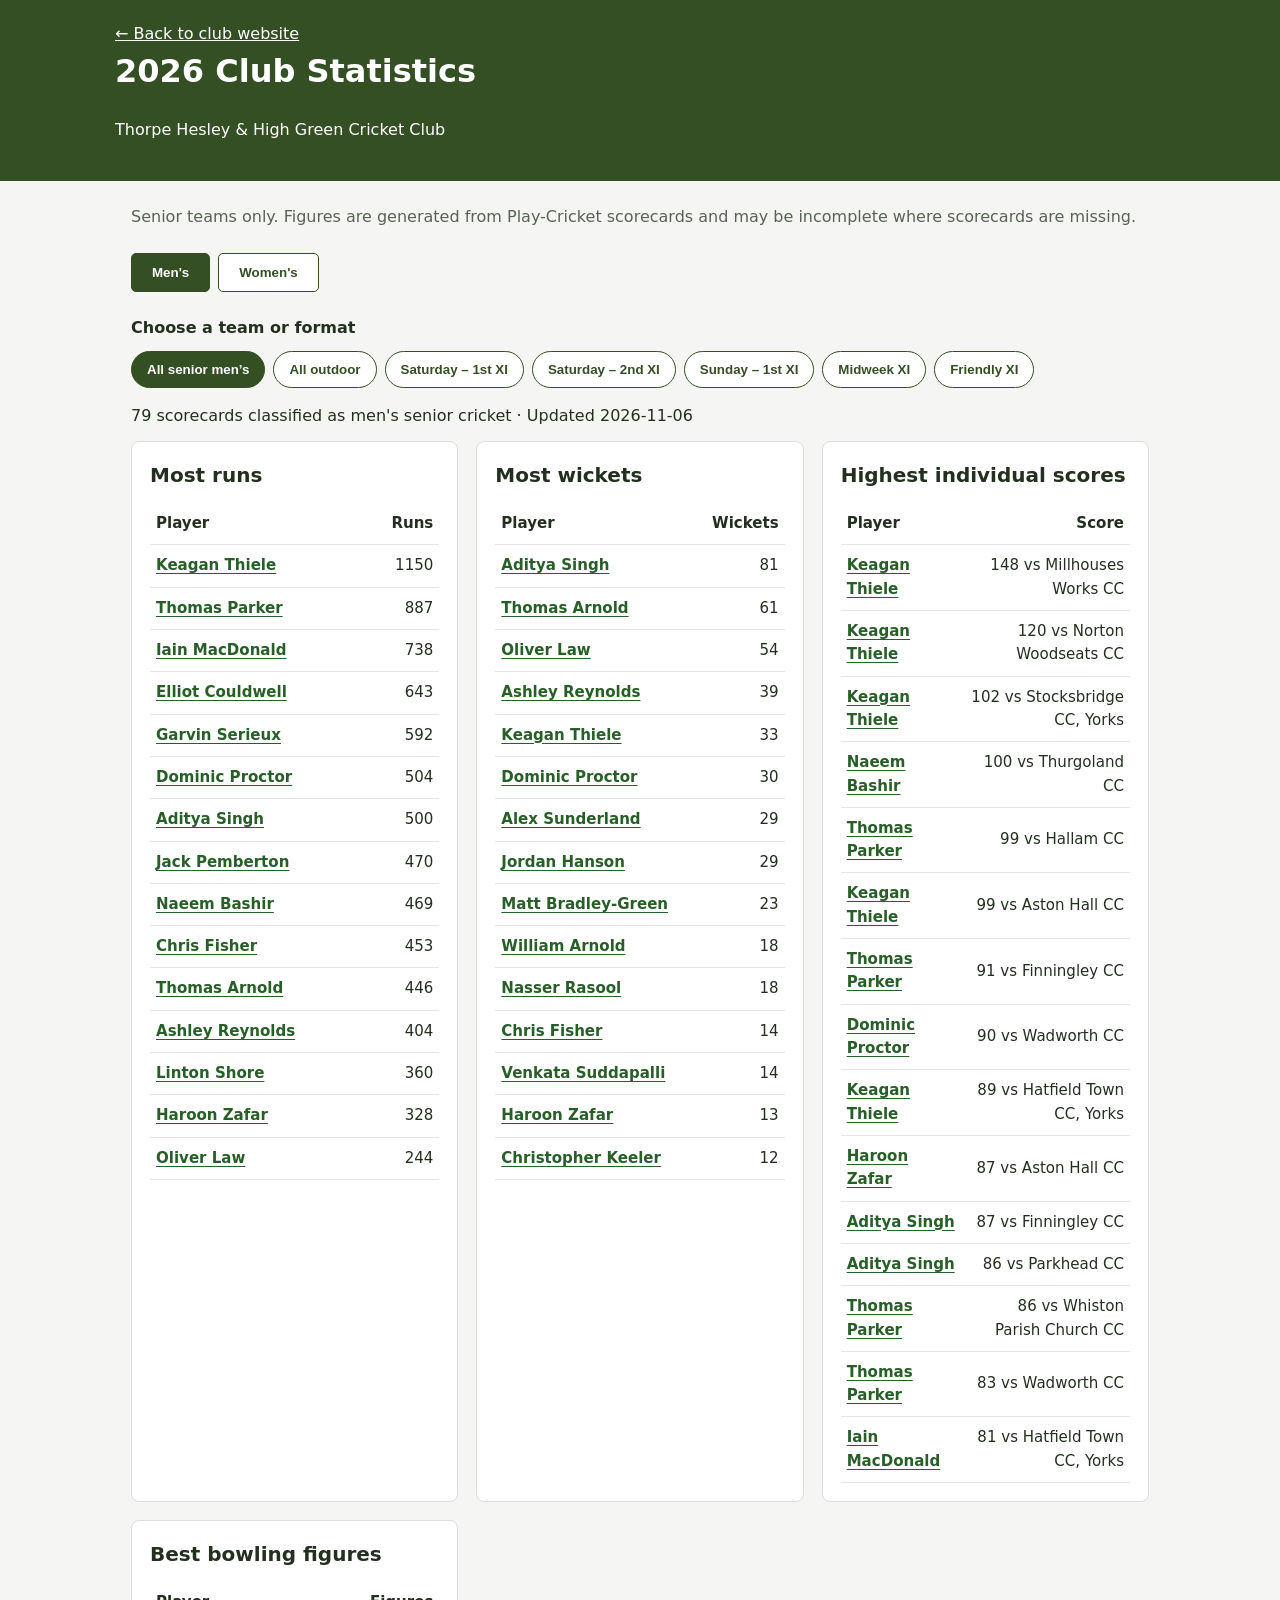
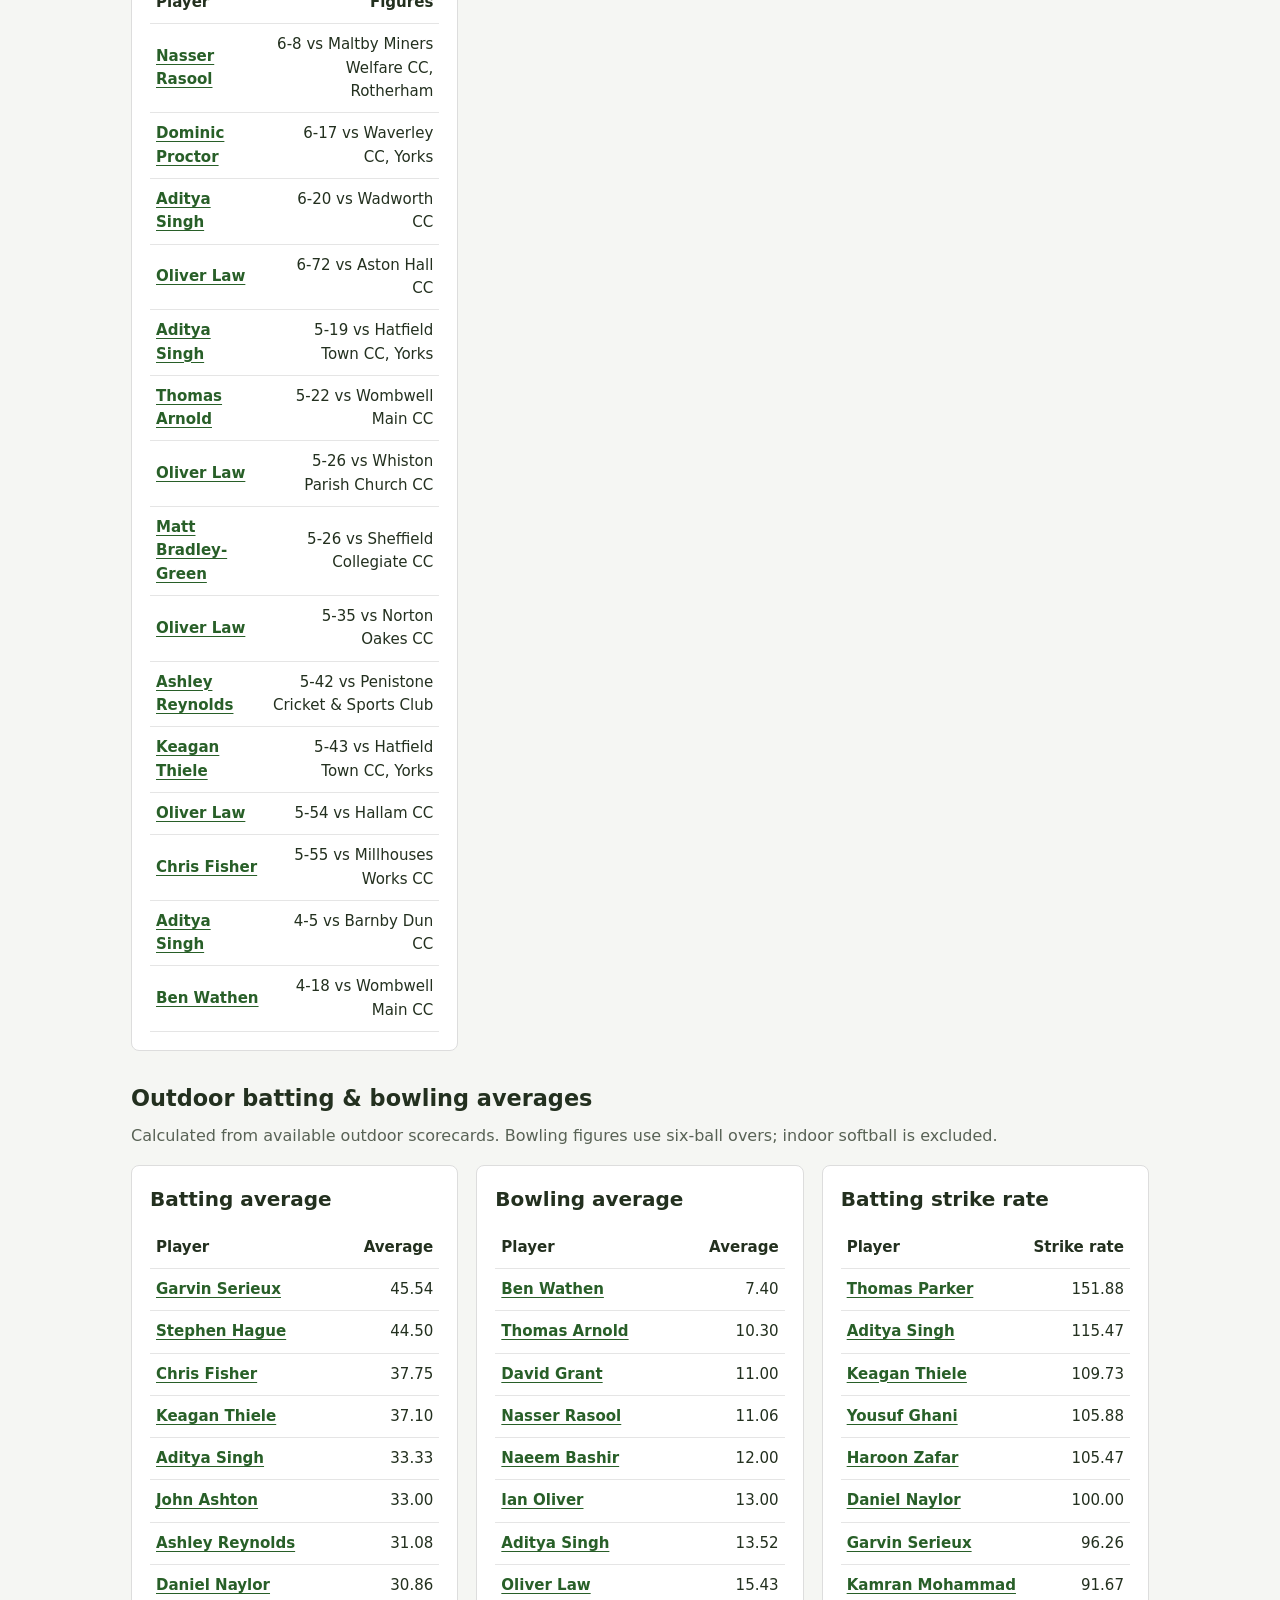
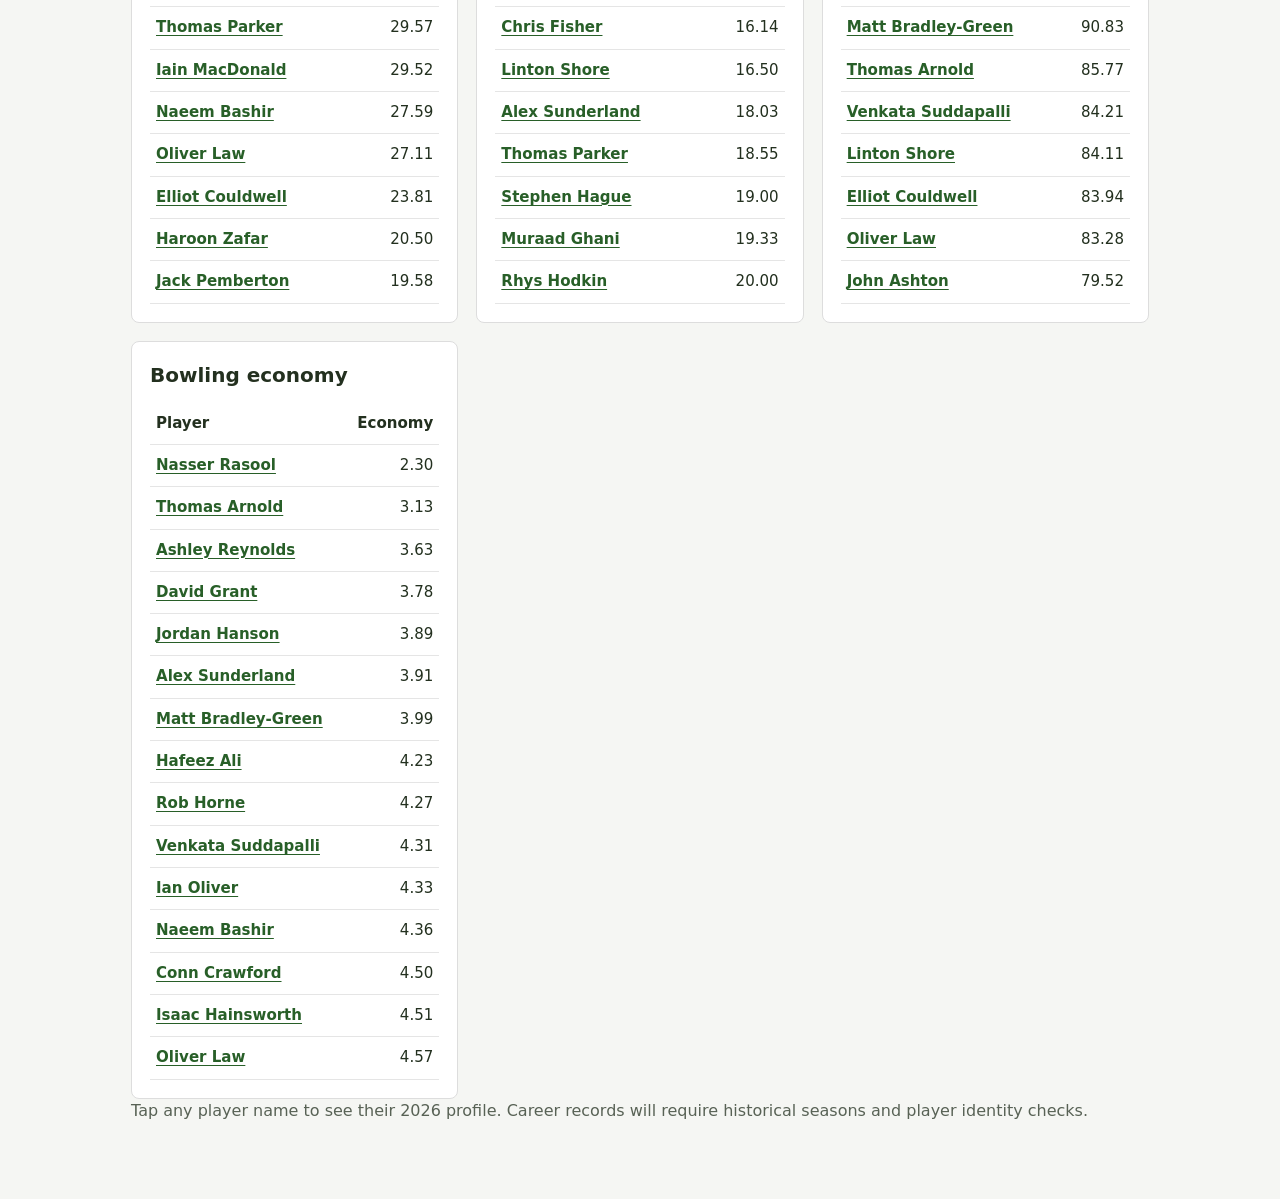
==== commit d8eb5da0: "Show outdoor batting bowling averages strike rates and economy tables" ====
--- a/stats.html
+++ b/stats.html
@@ -1 +1 @@
-<!doctype html><html lang="en"><head><meta charset="utf-8"><meta name="viewport" content="width=device-width,initial-scale=1"><title>2026 Club Statistics | THHGCC</title><link rel="stylesheet" href="styles.css"><style>body{margin:0;background:#f5f6f3;color:#23301f;font-family:system-ui,sans-serif}.stats-wrap{max-width:1050px;margin:auto;padding:24px 16px 60px}.stats-head{background:#354f24;color:white;padding:22px 16px}.stats-head a{color:white}.stats-controls{display:flex;gap:8px;margin:24px 0;flex-wrap:wrap}.stats-controls button{padding:11px 20px;border:1px solid #354f24;border-radius:5px;background:white;color:#354f24;font-weight:700}.stats-controls button[aria-pressed=true]{background:#354f24;color:white}.stats-grid{display:grid;grid-template-columns:repeat(auto-fit,minmax(290px,1fr));gap:18px}.stats-card{background:white;border:1px solid #ddd;border-radius:8px;padding:18px;overflow:auto}.stats-card h2{margin:0 0 12px;font-size:1.25rem}table{width:100%;border-collapse:collapse;font-size:.94rem}td,th{padding:9px 6px;border-bottom:1px solid #e5e5e5;text-align:left}td:last-child,th:last-child{text-align:right}.muted{color:#586255}#status{margin:12px 0}.stats-filter{display:flex;align-items:center;gap:12px;flex-wrap:wrap;margin-bottom:16px}.stats-filter label{font-weight:700}.stats-filter{display:block}.filter-label{display:block;font-weight:700;margin-bottom:10px}.filter-pills{display:flex;flex-wrap:wrap;gap:8px}.filter-pills button{padding:10px 15px;border:1px solid #354f24;border-radius:24px;background:white;color:#354f24;font-weight:700;cursor:pointer}.filter-pills button[aria-pressed=true]{background:#354f24;color:white} .player-link{color:#285f28;font-weight:700;text-decoration:underline;text-underline-offset:3px}.profile-panel{margin:22px 0;padding:20px;background:white;border:1px solid #d8dfd4;border-radius:10px}.profile-panel[hidden]{display:none}.profile-top{display:flex;justify-content:space-between;align-items:center;gap:12px}.profile-top button{padding:8px 14px;border:1px solid #354f24;background:white;border-radius:20px;cursor:pointer}.profile-grid{display:grid;grid-template-columns:repeat(auto-fit,minmax(145px,1fr));gap:10px}.profile-stat{background:#f1f5ee;padding:13px;border-radius:8px;display:flex;flex-direction:column;gap:5px}.profile-stat strong{font-size:1.3rem}.profile-stat span{font-size:.82rem;color:#586255}.matches-toggle{border:0;background:transparent;padding:4px 0;text-align:left;color:#285f28;font-weight:700;text-decoration:underline;cursor:pointer}.player-matches{margin-top:18px;border-top:1px solid #d8dfd4;padding-top:12px}.player-matches[hidden]{display:none}.player-matches ul{padding-left:20px}.player-matches li{margin:10px 0}.player-matches a{color:#285f28}.player-matches details{border-bottom:1px solid #e1e7df;padding:8px 0}.player-matches summary{cursor:pointer;color:#285f28;font-weight:650}.match-performance{padding:4px 12px;color:#354f24}.match-performance p{margin:8px 0}.match-card-list{display:grid;gap:10px}.match-card{padding:13px 14px;border:1px solid #e0e7dd;border-radius:10px;background:#fafcf9}.match-card-top{display:flex;justify-content:space-between;gap:8px;align-items:center;flex-wrap:wrap}.match-date{font-size:.78rem;color:#657160;font-weight:700}.match-team{font-size:.73rem;color:#285f28;background:#eaf1e7;border-radius:20px;padding:4px 9px}.match-opponent{font-weight:700;font-size:1rem;margin:7px 0 10px;line-height:1.35}.match-figures{display:flex;gap:10px;flex-wrap:wrap}.match-figure{flex:1;min-width:105px;border-top:1px solid #e2e9df;padding-top:9px;display:flex;flex-direction:column;gap:2px}.match-figure strong{font-size:1.12rem;color:#263e24}.match-figure span{font-size:.75rem;color:#657160}.profile-note{font-size:.78rem;line-height:1.45;margin-top:16px}.player-matches h3{font-size:1.08rem;margin:0 0 13px}@media(max-width:450px){.profile-panel{padding:14px}.match-card{padding:12px}.profile-grid{grid-template-columns:repeat(2,minmax(0,1fr))}}.player-hero{display:flex;align-items:center;gap:17px;margin:4px 0 18px}.player-identity{min-width:0}.player-identity h2{margin:0 0 5px;font-size:1.35rem}.player-identity p{margin:0;font-size:.82rem}.player-shirt{position:relative;flex:none;width:100px;height:105px;display:flex;align-items:center;justify-content:center;filter:drop-shadow(0 3px 3px #0002)}.player-shirt::before{content:'';position:absolute;inset:3px 0 0;background:#395723;clip-path:polygon(28% 3%,40% 0,45% 7%,55% 7%,60% 0,72% 3%,100% 21%,87% 44%,77% 38%,77% 100%,23% 100%,23% 38%,13% 44%,0 21%);border-radius:5px}.player-shirt::after{content:'';position:absolute;top:8px;left:42%;width:16%;height:6px;border-radius:0 0 9px 9px;background:#1b3c1e}.player-shirt span{position:relative;z-index:1;color:white;font-size:clamp(8px,1.8vw,10px);font-weight:800;letter-spacing:.2px;text-align:center;width:76px;max-width:76px;white-space:nowrap;letter-spacing:-.15px;line-height:1.1;margin-top:-5px;text-shadow:0 1px 1px #0005}@media(max-width:450px){.player-shirt{width:84px;height:89px}.player-hero{gap:12px}.player-identity h2{font-size:1.2rem}}.player-shirt{flex-direction:column;gap:3px}.player-shirt span{margin-top:4px;font-size:9px;transform:scaleX(.92)}.shirt-crest{position:relative;z-index:1;width:34px;height:34px;object-fit:contain;border-radius:2px}@media(max-width:450px){.shirt-crest{width:29px;height:29px}.player-shirt span{font-size:8px;width:66px;max-width:66px;transform:scaleX(.9)}}</style></head><body><header class="stats-head"><div class="stats-wrap" style="padding:0"><a href="./">← Back to club website</a><h1>2026 Club Statistics</h1><p>Thorpe Hesley &amp; High Green Cricket Club</p></div></header><main class="stats-wrap"><p class="muted">Senior teams only. Figures are generated from Play-Cricket scorecards and may be incomplete where scorecards are missing.</p><div class="stats-controls"><button id="men" aria-pressed="true">Men's</button><button id="women" aria-pressed="false">Women's</button></div><div class="stats-filter"><span class="filter-label">Choose a team or format</span><div id="team-filter" class="filter-pills" role="group" aria-label="Team or format"></div></div><p id="status" role="status">Loading 2026 scorecards…</p><section id="profile-panel" class="profile-panel" hidden><div class="profile-top"><h2>Player profile</h2><button type="button" id="close-profile">Close</button></div><div id="player-profile"></div></section><div class="stats-grid"><section class="stats-card"><h2>Most runs</h2><div id="bat"></div></section><section class="stats-card"><h2>Most wickets</h2><div id="bowl"></div></section><section class="stats-card"><h2>Highest individual scores</h2><div id="high"></div></section><section class="stats-card"><h2>Best bowling figures</h2><div id="best"></div></section></div><p class="muted">Tap any player name to see their 2026 profile. Batting and bowling averages will be added after dismissal and overs data are validated.</p></main><script src="stats.js?v=20261105-crest"></script></body></html>+<!doctype html><html lang="en"><head><meta charset="utf-8"><meta name="viewport" content="width=device-width,initial-scale=1"><title>2026 Club Statistics | THHGCC</title><link rel="stylesheet" href="styles.css"><style>body{margin:0;background:#f5f6f3;color:#23301f;font-family:system-ui,sans-serif}.stats-wrap{max-width:1050px;margin:auto;padding:24px 16px 60px}.stats-head{background:#354f24;color:white;padding:22px 16px}.stats-head a{color:white}.stats-controls{display:flex;gap:8px;margin:24px 0;flex-wrap:wrap}.stats-controls button{padding:11px 20px;border:1px solid #354f24;border-radius:5px;background:white;color:#354f24;font-weight:700}.stats-controls button[aria-pressed=true]{background:#354f24;color:white}.stats-grid{display:grid;grid-template-columns:repeat(auto-fit,minmax(290px,1fr));gap:18px}.stats-card{background:white;border:1px solid #ddd;border-radius:8px;padding:18px;overflow:auto}.stats-card h2{margin:0 0 12px;font-size:1.25rem}table{width:100%;border-collapse:collapse;font-size:.94rem}td,th{padding:9px 6px;border-bottom:1px solid #e5e5e5;text-align:left}td:last-child,th:last-child{text-align:right}.muted{color:#586255}#status{margin:12px 0}.stats-filter{display:flex;align-items:center;gap:12px;flex-wrap:wrap;margin-bottom:16px}.stats-filter label{font-weight:700}.stats-filter{display:block}.filter-label{display:block;font-weight:700;margin-bottom:10px}.filter-pills{display:flex;flex-wrap:wrap;gap:8px}.filter-pills button{padding:10px 15px;border:1px solid #354f24;border-radius:24px;background:white;color:#354f24;font-weight:700;cursor:pointer}.filter-pills button[aria-pressed=true]{background:#354f24;color:white} .player-link{color:#285f28;font-weight:700;text-decoration:underline;text-underline-offset:3px}.profile-panel{margin:22px 0;padding:20px;background:white;border:1px solid #d8dfd4;border-radius:10px}.profile-panel[hidden]{display:none}.profile-top{display:flex;justify-content:space-between;align-items:center;gap:12px}.profile-top button{padding:8px 14px;border:1px solid #354f24;background:white;border-radius:20px;cursor:pointer}.profile-grid{display:grid;grid-template-columns:repeat(auto-fit,minmax(145px,1fr));gap:10px}.profile-stat{background:#f1f5ee;padding:13px;border-radius:8px;display:flex;flex-direction:column;gap:5px}.profile-stat strong{font-size:1.3rem}.profile-stat span{font-size:.82rem;color:#586255}.matches-toggle{border:0;background:transparent;padding:4px 0;text-align:left;color:#285f28;font-weight:700;text-decoration:underline;cursor:pointer}.player-matches{margin-top:18px;border-top:1px solid #d8dfd4;padding-top:12px}.player-matches[hidden]{display:none}.player-matches ul{padding-left:20px}.player-matches li{margin:10px 0}.player-matches a{color:#285f28}.player-matches details{border-bottom:1px solid #e1e7df;padding:8px 0}.player-matches summary{cursor:pointer;color:#285f28;font-weight:650}.match-performance{padding:4px 12px;color:#354f24}.match-performance p{margin:8px 0}.match-card-list{display:grid;gap:10px}.match-card{padding:13px 14px;border:1px solid #e0e7dd;border-radius:10px;background:#fafcf9}.match-card-top{display:flex;justify-content:space-between;gap:8px;align-items:center;flex-wrap:wrap}.match-date{font-size:.78rem;color:#657160;font-weight:700}.match-team{font-size:.73rem;color:#285f28;background:#eaf1e7;border-radius:20px;padding:4px 9px}.match-opponent{font-weight:700;font-size:1rem;margin:7px 0 10px;line-height:1.35}.match-figures{display:flex;gap:10px;flex-wrap:wrap}.match-figure{flex:1;min-width:105px;border-top:1px solid #e2e9df;padding-top:9px;display:flex;flex-direction:column;gap:2px}.match-figure strong{font-size:1.12rem;color:#263e24}.match-figure span{font-size:.75rem;color:#657160}.profile-note{font-size:.78rem;line-height:1.45;margin-top:16px}.player-matches h3{font-size:1.08rem;margin:0 0 13px}@media(max-width:450px){.profile-panel{padding:14px}.match-card{padding:12px}.profile-grid{grid-template-columns:repeat(2,minmax(0,1fr))}}.player-hero{display:flex;align-items:center;gap:17px;margin:4px 0 18px}.player-identity{min-width:0}.player-identity h2{margin:0 0 5px;font-size:1.35rem}.player-identity p{margin:0;font-size:.82rem}.player-shirt{position:relative;flex:none;width:100px;height:105px;display:flex;align-items:center;justify-content:center;filter:drop-shadow(0 3px 3px #0002)}.player-shirt::before{content:'';position:absolute;inset:3px 0 0;background:#395723;clip-path:polygon(28% 3%,40% 0,45% 7%,55% 7%,60% 0,72% 3%,100% 21%,87% 44%,77% 38%,77% 100%,23% 100%,23% 38%,13% 44%,0 21%);border-radius:5px}.player-shirt::after{content:'';position:absolute;top:8px;left:42%;width:16%;height:6px;border-radius:0 0 9px 9px;background:#1b3c1e}.player-shirt span{position:relative;z-index:1;color:white;font-size:clamp(8px,1.8vw,10px);font-weight:800;letter-spacing:.2px;text-align:center;width:76px;max-width:76px;white-space:nowrap;letter-spacing:-.15px;line-height:1.1;margin-top:-5px;text-shadow:0 1px 1px #0005}@media(max-width:450px){.player-shirt{width:84px;height:89px}.player-hero{gap:12px}.player-identity h2{font-size:1.2rem}}.player-shirt{flex-direction:column;gap:3px}.player-shirt span{margin-top:4px;font-size:9px;transform:scaleX(.92)}.shirt-crest{position:relative;z-index:1;width:34px;height:34px;object-fit:contain;border-radius:2px}@media(max-width:450px){.shirt-crest{width:29px;height:29px}.player-shirt span{font-size:8px;width:66px;max-width:66px;transform:scaleX(.9)}}.stats-subheading{margin:30px 0 8px;font-size:1.4rem}</style></head><body><header class="stats-head"><div class="stats-wrap" style="padding:0"><a href="./">← Back to club website</a><h1>2026 Club Statistics</h1><p>Thorpe Hesley &amp; High Green Cricket Club</p></div></header><main class="stats-wrap"><p class="muted">Senior teams only. Figures are generated from Play-Cricket scorecards and may be incomplete where scorecards are missing.</p><div class="stats-controls"><button id="men" aria-pressed="true">Men's</button><button id="women" aria-pressed="false">Women's</button></div><div class="stats-filter"><span class="filter-label">Choose a team or format</span><div id="team-filter" class="filter-pills" role="group" aria-label="Team or format"></div></div><p id="status" role="status">Loading 2026 scorecards…</p><section id="profile-panel" class="profile-panel" hidden><div class="profile-top"><h2>Player profile</h2><button type="button" id="close-profile">Close</button></div><div id="player-profile"></div></section><div class="stats-grid"><section class="stats-card"><h2>Most runs</h2><div id="bat"></div></section><section class="stats-card"><h2>Most wickets</h2><div id="bowl"></div></section><section class="stats-card"><h2>Highest individual scores</h2><div id="high"></div></section><section class="stats-card"><h2>Best bowling figures</h2><div id="best"></div></section></div><h2 class="stats-subheading">Outdoor batting &amp; bowling averages</h2><p class="muted">Calculated from available outdoor scorecards. Bowling figures use six-ball overs; indoor softball is excluded.</p><div class="stats-grid"><section class="stats-card"><h2>Batting average</h2><div id="bat-avg"></div></section><section class="stats-card"><h2>Bowling average</h2><div id="bowl-avg"></div></section><section class="stats-card"><h2>Batting strike rate</h2><div id="strike-rate"></div></section><section class="stats-card"><h2>Bowling economy</h2><div id="economy"></div></section></div><p class="muted">Tap any player name to see their 2026 profile. Career records will require historical seasons and player identity checks.</p></main><script src="stats.js?v=20261106-averages"></script></body></html>
--- a/styles.css
+++ b/styles.css
@@ -98,3 +98,7 @@
 .board-columns>*:nth-child(2),.honour-row>*:nth-child(2){padding-left:9px;text-align:center}
 .board-columns>*:nth-child(3),.honour-row>*:nth-child(3){padding-left:15px}
 @media(max-width:800px){.honours-grid{max-width:100%}.wood-board{padding:75px 18px 28px;border-radius:48% 48% 2px 2px / 4% 4% 2px 2px;box-shadow:inset 0 0 0 4px #2b0c04,inset 0 0 0 7px #975026,inset 0 0 0 10px #351005,inset 0 0 0 13px #a75f30,0 6px 16px #0004}.wood-board:before{inset:17px 15px 15px;border-width:1px}.board-emblem{height:70px;margin-bottom:8px}.board-emblem img{height:70px;width:150px}.wood-board-title small{font-size:clamp(12px,3.4vw,18px)}.wood-board-title h3{font-size:clamp(19px,5vw,28px);margin:5px 0 11px}.board-season{font-size:32px!important;padding:5px 0}.board-columns,.honour-row{grid-template-columns:minmax(0,1fr) minmax(42px,.37fr) minmax(0,1.13fr)}.board-columns{font-size:clamp(10px,2.8vw,14px);padding:4px 0 6px}.honour-row{font-size:clamp(9px,2.5vw,13px);line-height:1.15;padding:2px 0}.board-columns>*:nth-child(1),.honour-row>*:nth-child(1),.board-columns>*:nth-child(2),.honour-row>*:nth-child(2){padding-right:4px}.board-columns>*:nth-child(2),.honour-row>*:nth-child(2){padding-left:4px}.board-columns>*:nth-child(3),.honour-row>*:nth-child(3){padding-left:7px}}
+
+.sponsor-list{display:grid;grid-template-columns:repeat(auto-fill,minmax(210px,1fr));gap:20px;margin-top:26px}.sponsor-card{display:flex;flex-direction:column;align-items:center;text-align:center;gap:8px;padding:18px;border:1px solid #e2d7df;border-radius:12px;background:#fff;text-decoration:none;color:#273d27;box-shadow:0 4px 16px #00000009;transition:transform .2s,box-shadow .2s}.sponsor-card:hover{transform:translateY(-3px);box-shadow:0 7px 22px #00000014}.sponsor-logo{width:100%;max-width:220px;aspect-ratio:1;background:#cda3bd;display:flex;flex-direction:column;align-items:center;justify-content:center;color:#2c2028;border-radius:6px}.sponsor-monogram{font:italic 84px Georgia,serif;color:#926b85;line-height:.8;letter-spacing:-14px;padding-right:14px}.sponsor-script{font:italic 24px cursive;color:#211b20;margin-top:-8px}.sponsor-card strong{font-size:18px}.sponsor-card span:not(.sponsor-monogram):not(.sponsor-script){font-size:13px}.sponsor-card small{font-weight:700;color:#345526}
+
+.skills-uk-logo{background:#0c304c;color:#fff;gap:0;justify-content:center}.skills-uk-logo svg{height:48px;width:120px;margin-bottom:-3px}.skills-uk-wordmark{font:700 38px Arial,sans-serif!important;color:#f4f4f5;letter-spacing:-2px;line-height:1.05}.skills-uk-tagline{font:11px Arial,sans-serif!important;color:#45bbc5!important;letter-spacing:0;text-align:center;padding:0 6px;margin-top:5px}
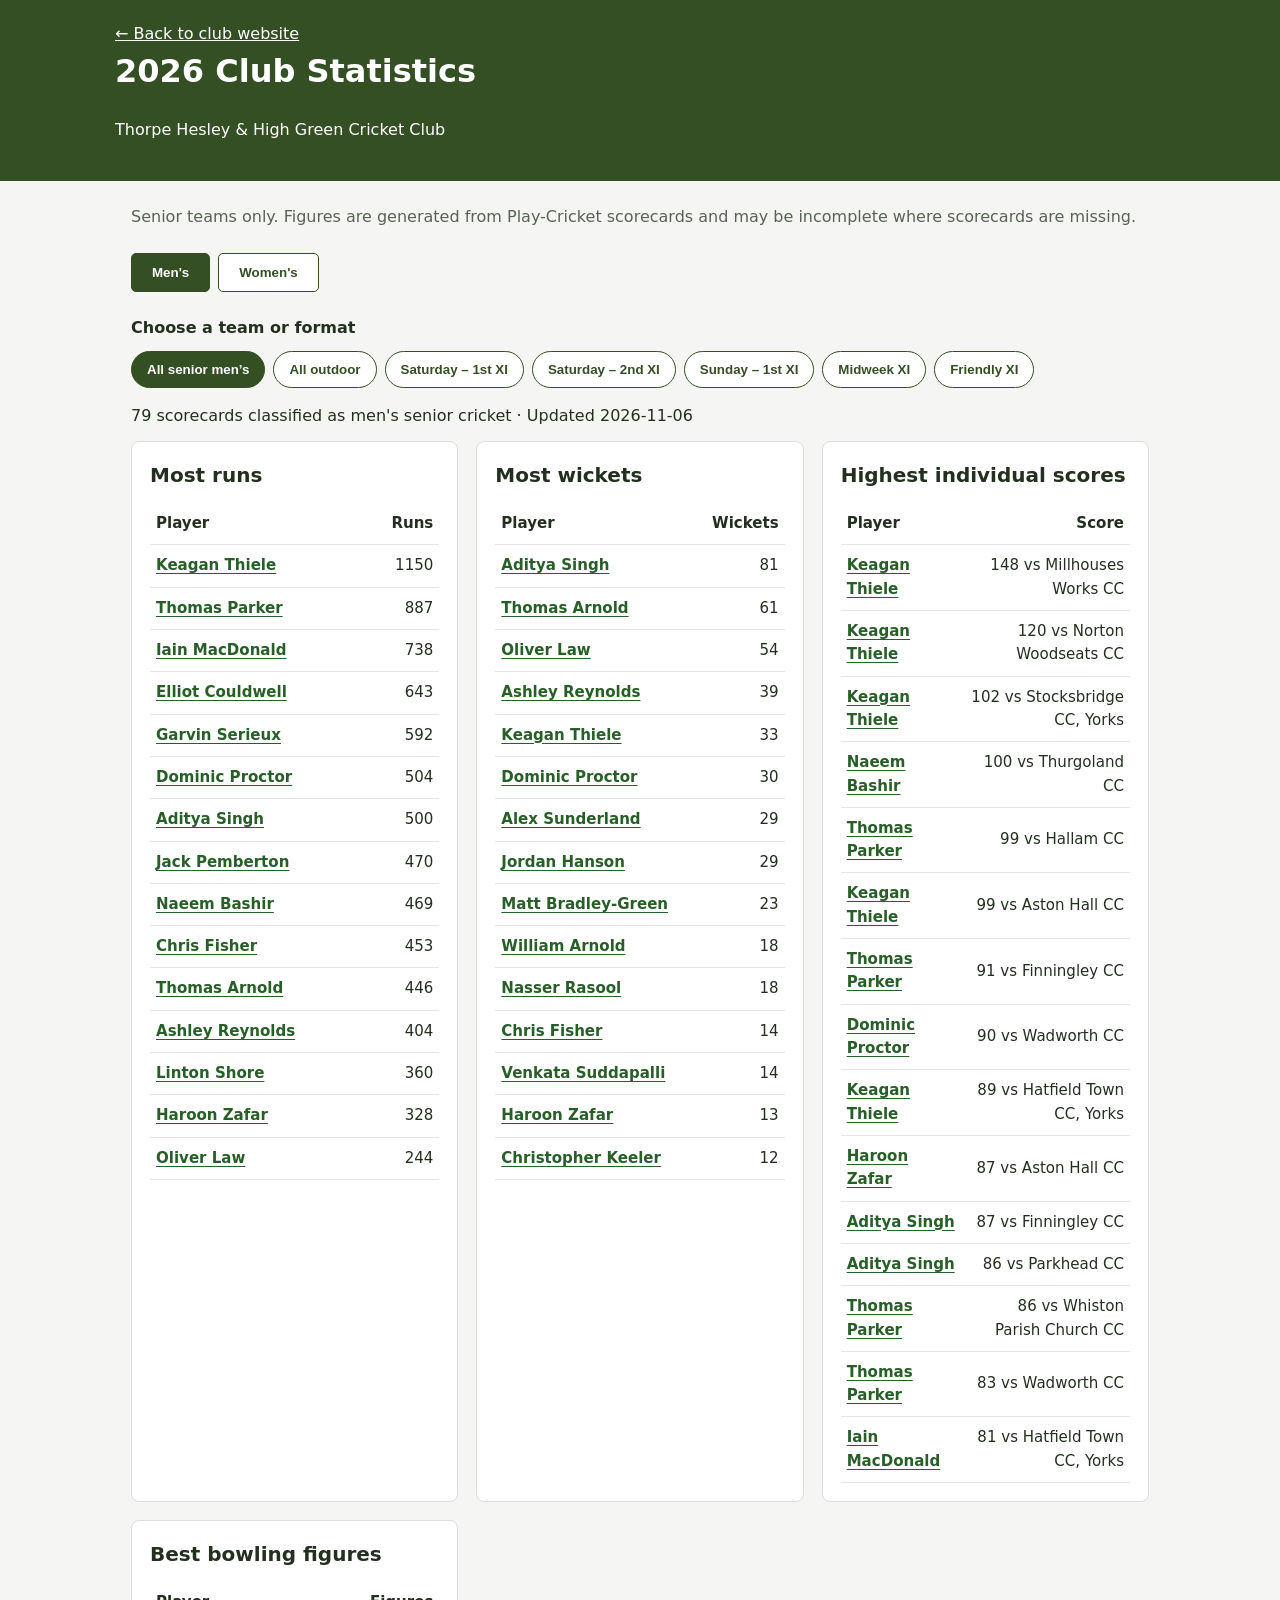
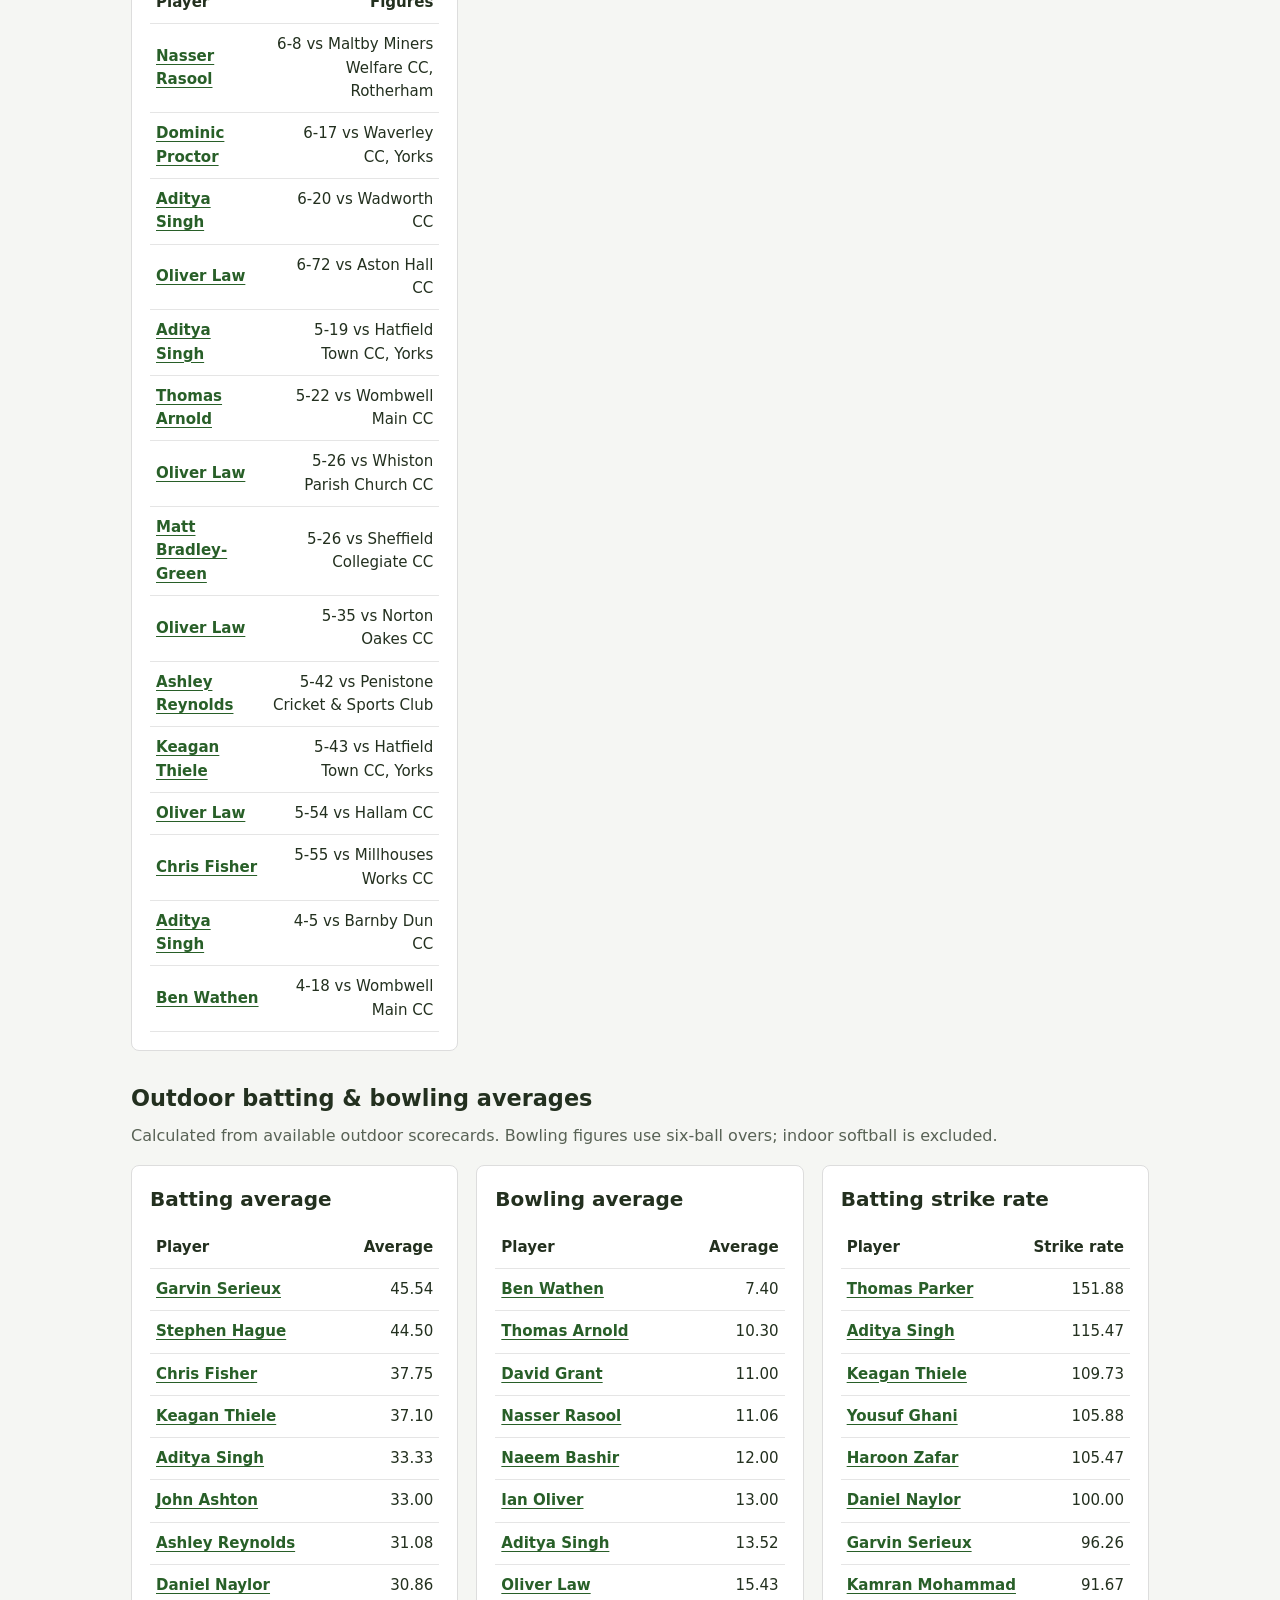
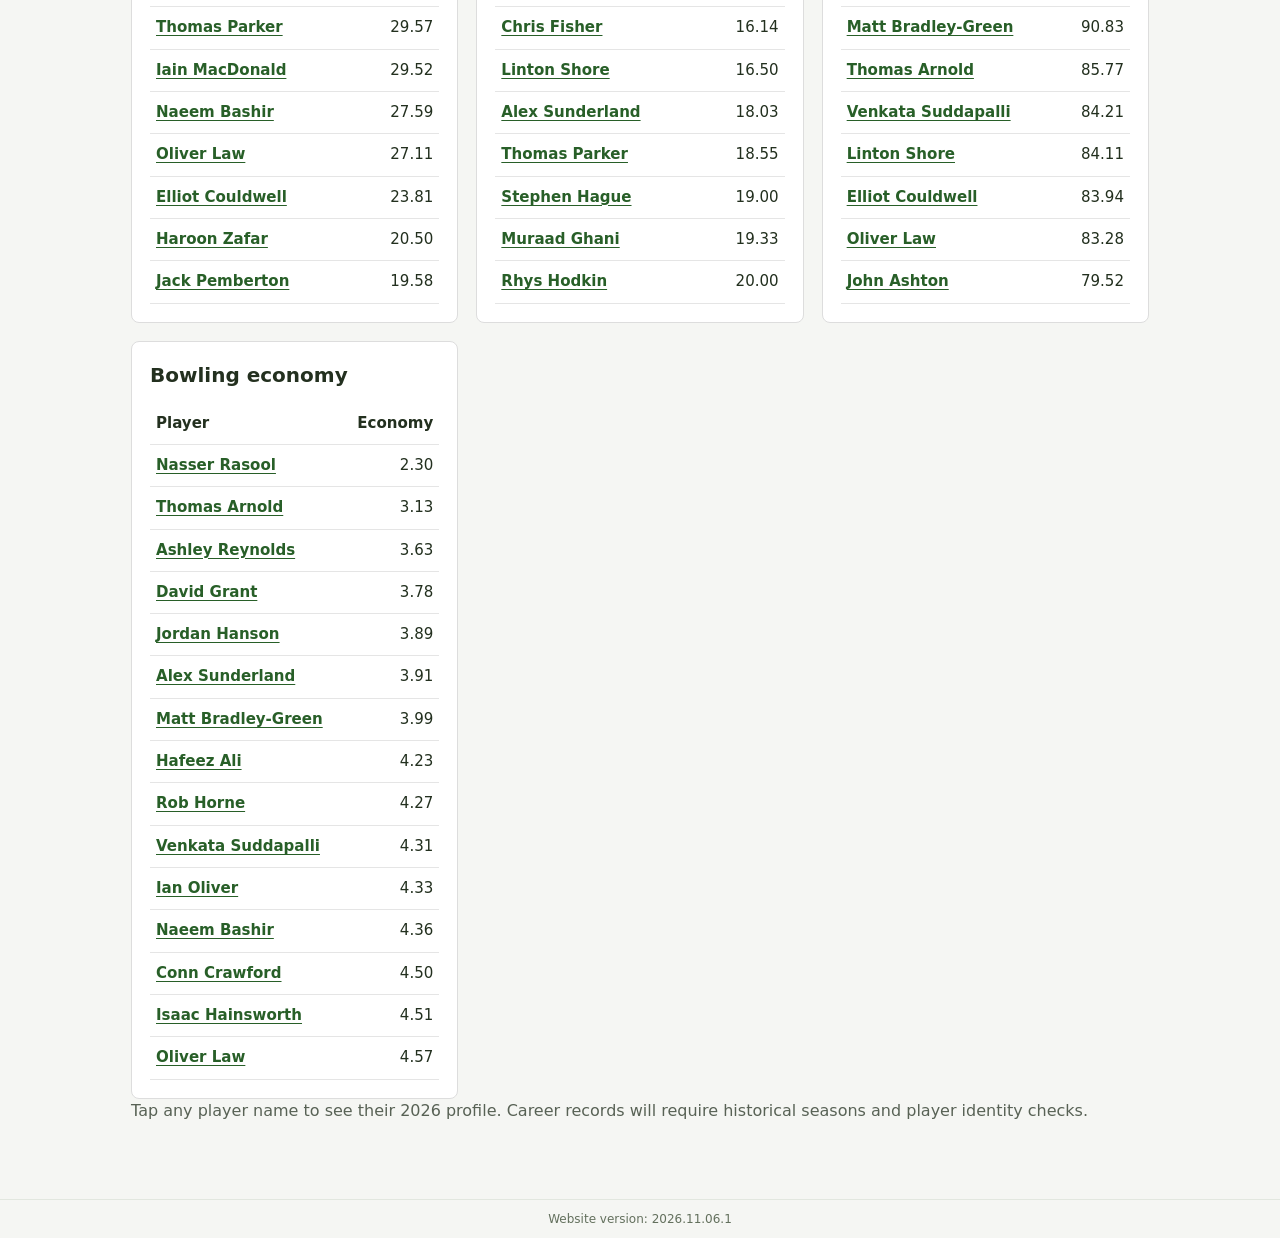
==== commit 0e30ca4d: "Display website release version in stats.html" ====
--- a/stats.html
+++ b/stats.html
@@ -1 +1 @@
-<!doctype html><html lang="en"><head><meta charset="utf-8"><meta name="viewport" content="width=device-width,initial-scale=1"><title>2026 Club Statistics | THHGCC</title><link rel="stylesheet" href="styles.css"><style>body{margin:0;background:#f5f6f3;color:#23301f;font-family:system-ui,sans-serif}.stats-wrap{max-width:1050px;margin:auto;padding:24px 16px 60px}.stats-head{background:#354f24;color:white;padding:22px 16px}.stats-head a{color:white}.stats-controls{display:flex;gap:8px;margin:24px 0;flex-wrap:wrap}.stats-controls button{padding:11px 20px;border:1px solid #354f24;border-radius:5px;background:white;color:#354f24;font-weight:700}.stats-controls button[aria-pressed=true]{background:#354f24;color:white}.stats-grid{display:grid;grid-template-columns:repeat(auto-fit,minmax(290px,1fr));gap:18px}.stats-card{background:white;border:1px solid #ddd;border-radius:8px;padding:18px;overflow:auto}.stats-card h2{margin:0 0 12px;font-size:1.25rem}table{width:100%;border-collapse:collapse;font-size:.94rem}td,th{padding:9px 6px;border-bottom:1px solid #e5e5e5;text-align:left}td:last-child,th:last-child{text-align:right}.muted{color:#586255}#status{margin:12px 0}.stats-filter{display:flex;align-items:center;gap:12px;flex-wrap:wrap;margin-bottom:16px}.stats-filter label{font-weight:700}.stats-filter{display:block}.filter-label{display:block;font-weight:700;margin-bottom:10px}.filter-pills{display:flex;flex-wrap:wrap;gap:8px}.filter-pills button{padding:10px 15px;border:1px solid #354f24;border-radius:24px;background:white;color:#354f24;font-weight:700;cursor:pointer}.filter-pills button[aria-pressed=true]{background:#354f24;color:white} .player-link{color:#285f28;font-weight:700;text-decoration:underline;text-underline-offset:3px}.profile-panel{margin:22px 0;padding:20px;background:white;border:1px solid #d8dfd4;border-radius:10px}.profile-panel[hidden]{display:none}.profile-top{display:flex;justify-content:space-between;align-items:center;gap:12px}.profile-top button{padding:8px 14px;border:1px solid #354f24;background:white;border-radius:20px;cursor:pointer}.profile-grid{display:grid;grid-template-columns:repeat(auto-fit,minmax(145px,1fr));gap:10px}.profile-stat{background:#f1f5ee;padding:13px;border-radius:8px;display:flex;flex-direction:column;gap:5px}.profile-stat strong{font-size:1.3rem}.profile-stat span{font-size:.82rem;color:#586255}.matches-toggle{border:0;background:transparent;padding:4px 0;text-align:left;color:#285f28;font-weight:700;text-decoration:underline;cursor:pointer}.player-matches{margin-top:18px;border-top:1px solid #d8dfd4;padding-top:12px}.player-matches[hidden]{display:none}.player-matches ul{padding-left:20px}.player-matches li{margin:10px 0}.player-matches a{color:#285f28}.player-matches details{border-bottom:1px solid #e1e7df;padding:8px 0}.player-matches summary{cursor:pointer;color:#285f28;font-weight:650}.match-performance{padding:4px 12px;color:#354f24}.match-performance p{margin:8px 0}.match-card-list{display:grid;gap:10px}.match-card{padding:13px 14px;border:1px solid #e0e7dd;border-radius:10px;background:#fafcf9}.match-card-top{display:flex;justify-content:space-between;gap:8px;align-items:center;flex-wrap:wrap}.match-date{font-size:.78rem;color:#657160;font-weight:700}.match-team{font-size:.73rem;color:#285f28;background:#eaf1e7;border-radius:20px;padding:4px 9px}.match-opponent{font-weight:700;font-size:1rem;margin:7px 0 10px;line-height:1.35}.match-figures{display:flex;gap:10px;flex-wrap:wrap}.match-figure{flex:1;min-width:105px;border-top:1px solid #e2e9df;padding-top:9px;display:flex;flex-direction:column;gap:2px}.match-figure strong{font-size:1.12rem;color:#263e24}.match-figure span{font-size:.75rem;color:#657160}.profile-note{font-size:.78rem;line-height:1.45;margin-top:16px}.player-matches h3{font-size:1.08rem;margin:0 0 13px}@media(max-width:450px){.profile-panel{padding:14px}.match-card{padding:12px}.profile-grid{grid-template-columns:repeat(2,minmax(0,1fr))}}.player-hero{display:flex;align-items:center;gap:17px;margin:4px 0 18px}.player-identity{min-width:0}.player-identity h2{margin:0 0 5px;font-size:1.35rem}.player-identity p{margin:0;font-size:.82rem}.player-shirt{position:relative;flex:none;width:100px;height:105px;display:flex;align-items:center;justify-content:center;filter:drop-shadow(0 3px 3px #0002)}.player-shirt::before{content:'';position:absolute;inset:3px 0 0;background:#395723;clip-path:polygon(28% 3%,40% 0,45% 7%,55% 7%,60% 0,72% 3%,100% 21%,87% 44%,77% 38%,77% 100%,23% 100%,23% 38%,13% 44%,0 21%);border-radius:5px}.player-shirt::after{content:'';position:absolute;top:8px;left:42%;width:16%;height:6px;border-radius:0 0 9px 9px;background:#1b3c1e}.player-shirt span{position:relative;z-index:1;color:white;font-size:clamp(8px,1.8vw,10px);font-weight:800;letter-spacing:.2px;text-align:center;width:76px;max-width:76px;white-space:nowrap;letter-spacing:-.15px;line-height:1.1;margin-top:-5px;text-shadow:0 1px 1px #0005}@media(max-width:450px){.player-shirt{width:84px;height:89px}.player-hero{gap:12px}.player-identity h2{font-size:1.2rem}}.player-shirt{flex-direction:column;gap:3px}.player-shirt span{margin-top:4px;font-size:9px;transform:scaleX(.92)}.shirt-crest{position:relative;z-index:1;width:34px;height:34px;object-fit:contain;border-radius:2px}@media(max-width:450px){.shirt-crest{width:29px;height:29px}.player-shirt span{font-size:8px;width:66px;max-width:66px;transform:scaleX(.9)}}.stats-subheading{margin:30px 0 8px;font-size:1.4rem}</style></head><body><header class="stats-head"><div class="stats-wrap" style="padding:0"><a href="./">← Back to club website</a><h1>2026 Club Statistics</h1><p>Thorpe Hesley &amp; High Green Cricket Club</p></div></header><main class="stats-wrap"><p class="muted">Senior teams only. Figures are generated from Play-Cricket scorecards and may be incomplete where scorecards are missing.</p><div class="stats-controls"><button id="men" aria-pressed="true">Men's</button><button id="women" aria-pressed="false">Women's</button></div><div class="stats-filter"><span class="filter-label">Choose a team or format</span><div id="team-filter" class="filter-pills" role="group" aria-label="Team or format"></div></div><p id="status" role="status">Loading 2026 scorecards…</p><section id="profile-panel" class="profile-panel" hidden><div class="profile-top"><h2>Player profile</h2><button type="button" id="close-profile">Close</button></div><div id="player-profile"></div></section><div class="stats-grid"><section class="stats-card"><h2>Most runs</h2><div id="bat"></div></section><section class="stats-card"><h2>Most wickets</h2><div id="bowl"></div></section><section class="stats-card"><h2>Highest individual scores</h2><div id="high"></div></section><section class="stats-card"><h2>Best bowling figures</h2><div id="best"></div></section></div><h2 class="stats-subheading">Outdoor batting &amp; bowling averages</h2><p class="muted">Calculated from available outdoor scorecards. Bowling figures use six-ball overs; indoor softball is excluded.</p><div class="stats-grid"><section class="stats-card"><h2>Batting average</h2><div id="bat-avg"></div></section><section class="stats-card"><h2>Bowling average</h2><div id="bowl-avg"></div></section><section class="stats-card"><h2>Batting strike rate</h2><div id="strike-rate"></div></section><section class="stats-card"><h2>Bowling economy</h2><div id="economy"></div></section></div><p class="muted">Tap any player name to see their 2026 profile. Career records will require historical seasons and player identity checks.</p></main><script src="stats.js?v=20261106-averages"></script></body></html>+<!doctype html><html lang="en"><head><meta charset="utf-8"><meta name="viewport" content="width=device-width,initial-scale=1"><title>2026 Club Statistics | THHGCC</title><link rel="stylesheet" href="styles.css"><style>body{margin:0;background:#f5f6f3;color:#23301f;font-family:system-ui,sans-serif}.stats-wrap{max-width:1050px;margin:auto;padding:24px 16px 60px}.stats-head{background:#354f24;color:white;padding:22px 16px}.stats-head a{color:white}.stats-controls{display:flex;gap:8px;margin:24px 0;flex-wrap:wrap}.stats-controls button{padding:11px 20px;border:1px solid #354f24;border-radius:5px;background:white;color:#354f24;font-weight:700}.stats-controls button[aria-pressed=true]{background:#354f24;color:white}.stats-grid{display:grid;grid-template-columns:repeat(auto-fit,minmax(290px,1fr));gap:18px}.stats-card{background:white;border:1px solid #ddd;border-radius:8px;padding:18px;overflow:auto}.stats-card h2{margin:0 0 12px;font-size:1.25rem}table{width:100%;border-collapse:collapse;font-size:.94rem}td,th{padding:9px 6px;border-bottom:1px solid #e5e5e5;text-align:left}td:last-child,th:last-child{text-align:right}.muted{color:#586255}#status{margin:12px 0}.stats-filter{display:flex;align-items:center;gap:12px;flex-wrap:wrap;margin-bottom:16px}.stats-filter label{font-weight:700}.stats-filter{display:block}.filter-label{display:block;font-weight:700;margin-bottom:10px}.filter-pills{display:flex;flex-wrap:wrap;gap:8px}.filter-pills button{padding:10px 15px;border:1px solid #354f24;border-radius:24px;background:white;color:#354f24;font-weight:700;cursor:pointer}.filter-pills button[aria-pressed=true]{background:#354f24;color:white} .player-link{color:#285f28;font-weight:700;text-decoration:underline;text-underline-offset:3px}.profile-panel{margin:22px 0;padding:20px;background:white;border:1px solid #d8dfd4;border-radius:10px}.profile-panel[hidden]{display:none}.profile-top{display:flex;justify-content:space-between;align-items:center;gap:12px}.profile-top button{padding:8px 14px;border:1px solid #354f24;background:white;border-radius:20px;cursor:pointer}.profile-grid{display:grid;grid-template-columns:repeat(auto-fit,minmax(145px,1fr));gap:10px}.profile-stat{background:#f1f5ee;padding:13px;border-radius:8px;display:flex;flex-direction:column;gap:5px}.profile-stat strong{font-size:1.3rem}.profile-stat span{font-size:.82rem;color:#586255}.matches-toggle{border:0;background:transparent;padding:4px 0;text-align:left;color:#285f28;font-weight:700;text-decoration:underline;cursor:pointer}.player-matches{margin-top:18px;border-top:1px solid #d8dfd4;padding-top:12px}.player-matches[hidden]{display:none}.player-matches ul{padding-left:20px}.player-matches li{margin:10px 0}.player-matches a{color:#285f28}.player-matches details{border-bottom:1px solid #e1e7df;padding:8px 0}.player-matches summary{cursor:pointer;color:#285f28;font-weight:650}.match-performance{padding:4px 12px;color:#354f24}.match-performance p{margin:8px 0}.match-card-list{display:grid;gap:10px}.match-card{padding:13px 14px;border:1px solid #e0e7dd;border-radius:10px;background:#fafcf9}.match-card-top{display:flex;justify-content:space-between;gap:8px;align-items:center;flex-wrap:wrap}.match-date{font-size:.78rem;color:#657160;font-weight:700}.match-team{font-size:.73rem;color:#285f28;background:#eaf1e7;border-radius:20px;padding:4px 9px}.match-opponent{font-weight:700;font-size:1rem;margin:7px 0 10px;line-height:1.35}.match-figures{display:flex;gap:10px;flex-wrap:wrap}.match-figure{flex:1;min-width:105px;border-top:1px solid #e2e9df;padding-top:9px;display:flex;flex-direction:column;gap:2px}.match-figure strong{font-size:1.12rem;color:#263e24}.match-figure span{font-size:.75rem;color:#657160}.profile-note{font-size:.78rem;line-height:1.45;margin-top:16px}.player-matches h3{font-size:1.08rem;margin:0 0 13px}@media(max-width:450px){.profile-panel{padding:14px}.match-card{padding:12px}.profile-grid{grid-template-columns:repeat(2,minmax(0,1fr))}}.player-hero{display:flex;align-items:center;gap:17px;margin:4px 0 18px}.player-identity{min-width:0}.player-identity h2{margin:0 0 5px;font-size:1.35rem}.player-identity p{margin:0;font-size:.82rem}.player-shirt{position:relative;flex:none;width:100px;height:105px;display:flex;align-items:center;justify-content:center;filter:drop-shadow(0 3px 3px #0002)}.player-shirt::before{content:'';position:absolute;inset:3px 0 0;background:#395723;clip-path:polygon(28% 3%,40% 0,45% 7%,55% 7%,60% 0,72% 3%,100% 21%,87% 44%,77% 38%,77% 100%,23% 100%,23% 38%,13% 44%,0 21%);border-radius:5px}.player-shirt::after{content:'';position:absolute;top:8px;left:42%;width:16%;height:6px;border-radius:0 0 9px 9px;background:#1b3c1e}.player-shirt span{position:relative;z-index:1;color:white;font-size:clamp(8px,1.8vw,10px);font-weight:800;letter-spacing:.2px;text-align:center;width:76px;max-width:76px;white-space:nowrap;letter-spacing:-.15px;line-height:1.1;margin-top:-5px;text-shadow:0 1px 1px #0005}@media(max-width:450px){.player-shirt{width:84px;height:89px}.player-hero{gap:12px}.player-identity h2{font-size:1.2rem}}.player-shirt{flex-direction:column;gap:3px}.player-shirt span{margin-top:4px;font-size:9px;transform:scaleX(.92)}.shirt-crest{position:relative;z-index:1;width:34px;height:34px;object-fit:contain;border-radius:2px}@media(max-width:450px){.shirt-crest{width:29px;height:29px}.player-shirt span{font-size:8px;width:66px;max-width:66px;transform:scaleX(.9)}}.stats-subheading{margin:30px 0 8px;font-size:1.4rem}</style><style>.site-version{position:relative;text-align:center;padding:12px 16px;font:12px system-ui,sans-serif;color:#63705d;background:#f5f6f3;border-top:1px solid #e2e7df}</style></head><body><header class="stats-head"><div class="stats-wrap" style="padding:0"><a href="./">← Back to club website</a><h1>2026 Club Statistics</h1><p>Thorpe Hesley &amp; High Green Cricket Club</p></div></header><main class="stats-wrap"><p class="muted">Senior teams only. Figures are generated from Play-Cricket scorecards and may be incomplete where scorecards are missing.</p><div class="stats-controls"><button id="men" aria-pressed="true">Men's</button><button id="women" aria-pressed="false">Women's</button></div><div class="stats-filter"><span class="filter-label">Choose a team or format</span><div id="team-filter" class="filter-pills" role="group" aria-label="Team or format"></div></div><p id="status" role="status">Loading 2026 scorecards…</p><section id="profile-panel" class="profile-panel" hidden><div class="profile-top"><h2>Player profile</h2><button type="button" id="close-profile">Close</button></div><div id="player-profile"></div></section><div class="stats-grid"><section class="stats-card"><h2>Most runs</h2><div id="bat"></div></section><section class="stats-card"><h2>Most wickets</h2><div id="bowl"></div></section><section class="stats-card"><h2>Highest individual scores</h2><div id="high"></div></section><section class="stats-card"><h2>Best bowling figures</h2><div id="best"></div></section></div><h2 class="stats-subheading">Outdoor batting &amp; bowling averages</h2><p class="muted">Calculated from available outdoor scorecards. Bowling figures use six-ball overs; indoor softball is excluded.</p><div class="stats-grid"><section class="stats-card"><h2>Batting average</h2><div id="bat-avg"></div></section><section class="stats-card"><h2>Bowling average</h2><div id="bowl-avg"></div></section><section class="stats-card"><h2>Batting strike rate</h2><div id="strike-rate"></div></section><section class="stats-card"><h2>Bowling economy</h2><div id="economy"></div></section></div><p class="muted">Tap any player name to see their 2026 profile. Career records will require historical seasons and player identity checks.</p></main><script src="stats.js?v=20261106-averages"></script><div class="site-version" aria-label="Website version">Website version: 2026.11.06.1</div></body></html>
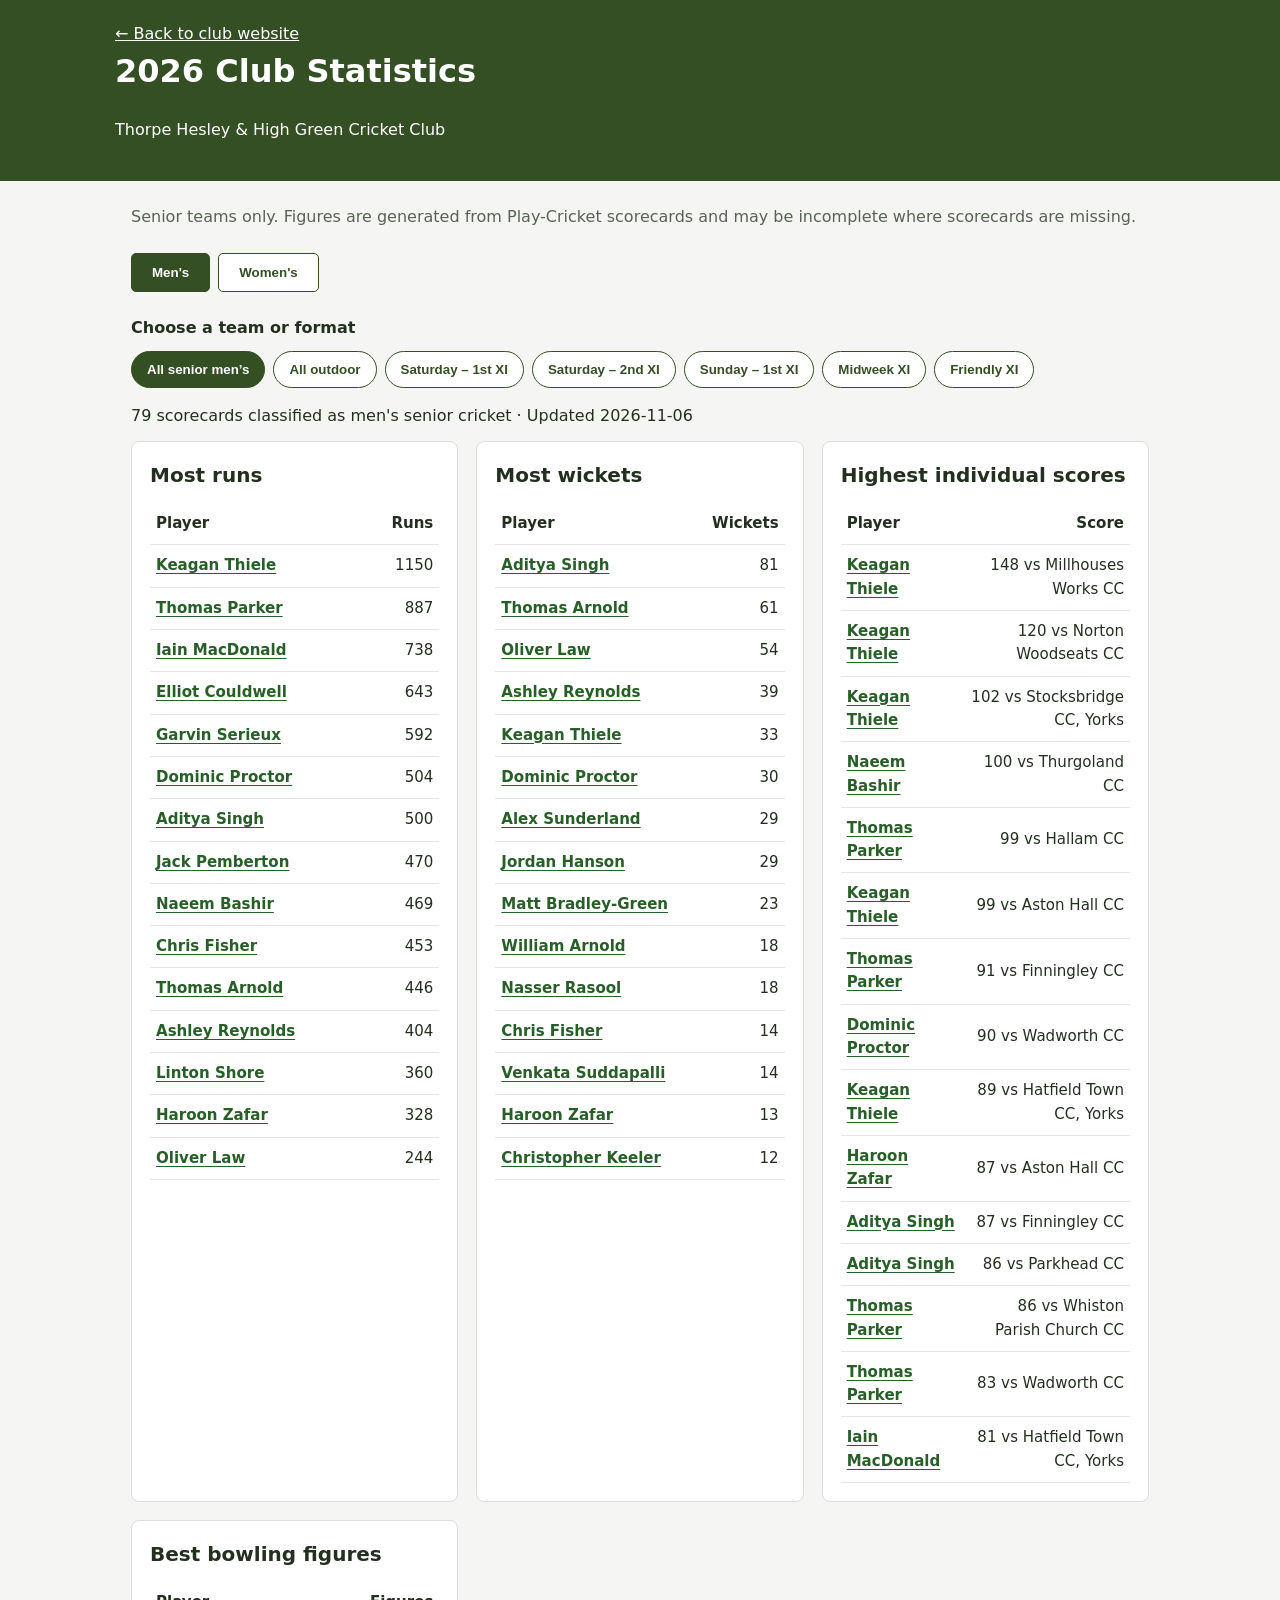
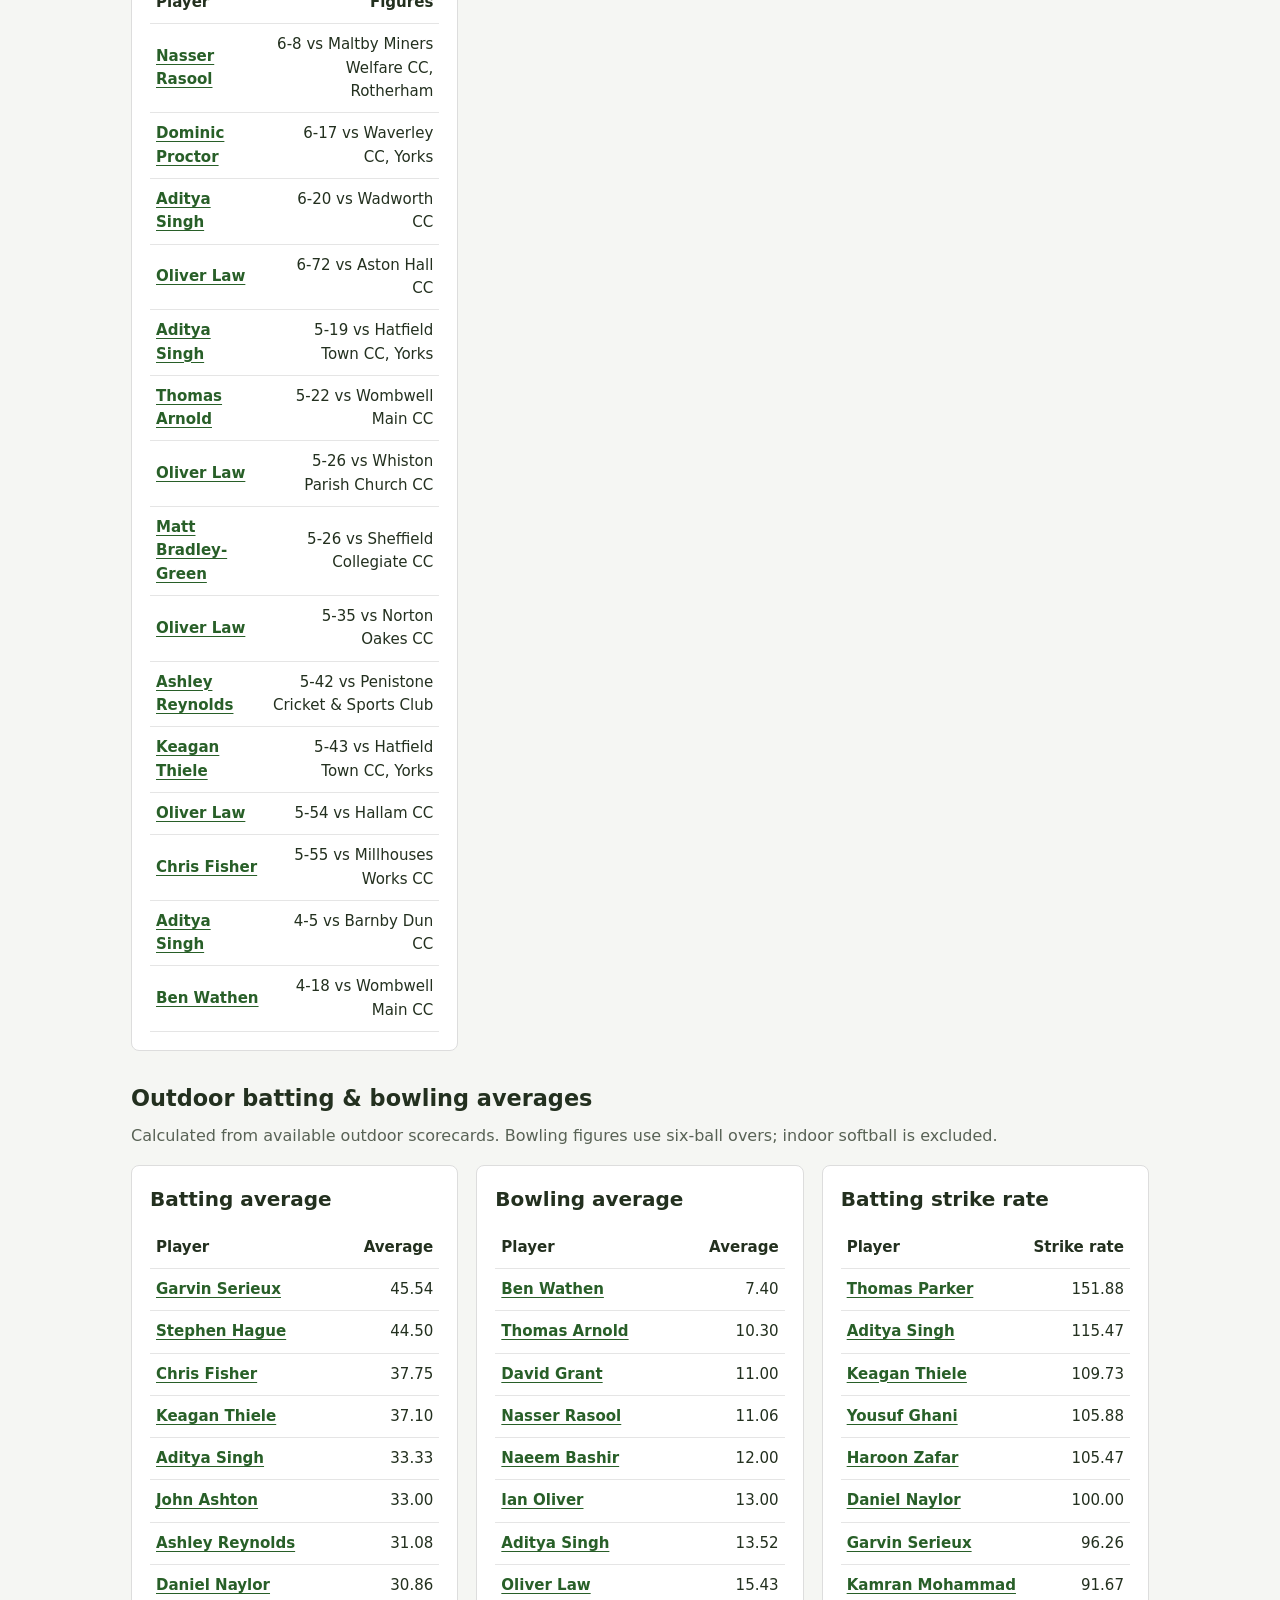
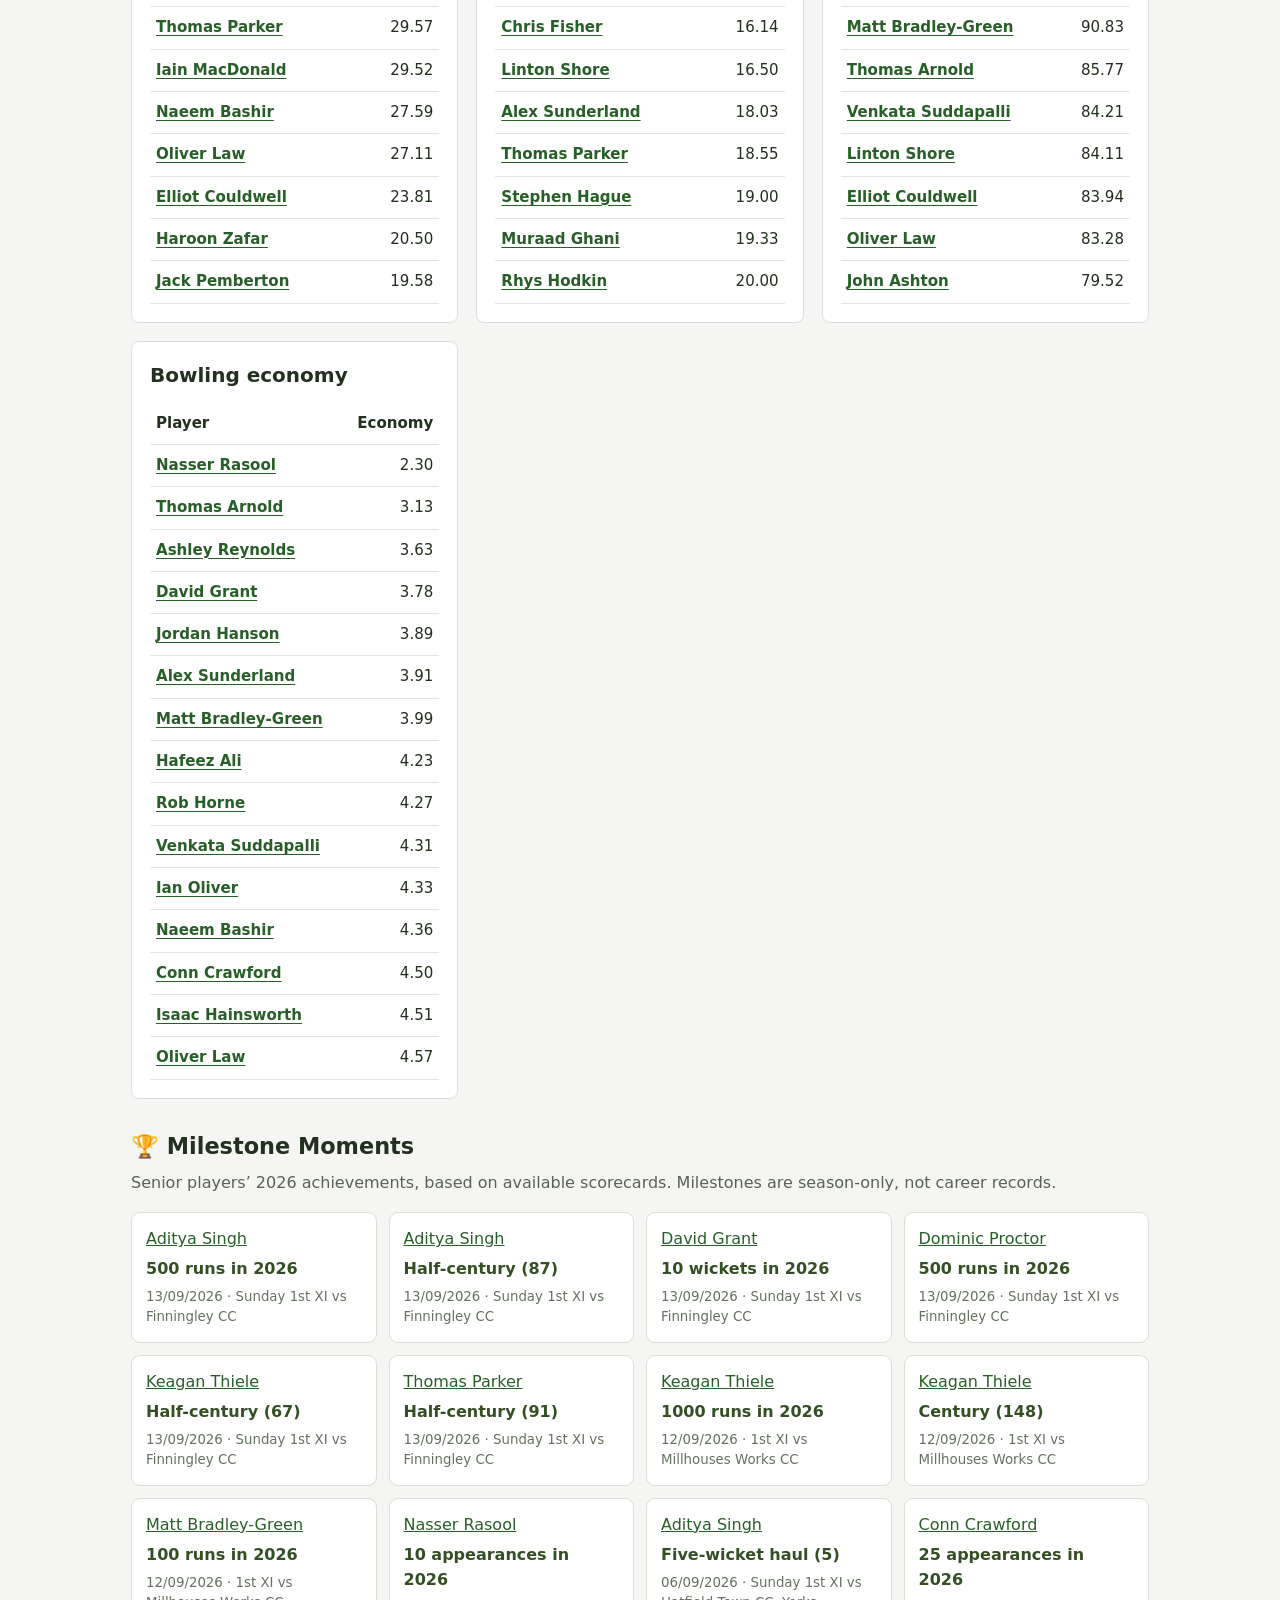
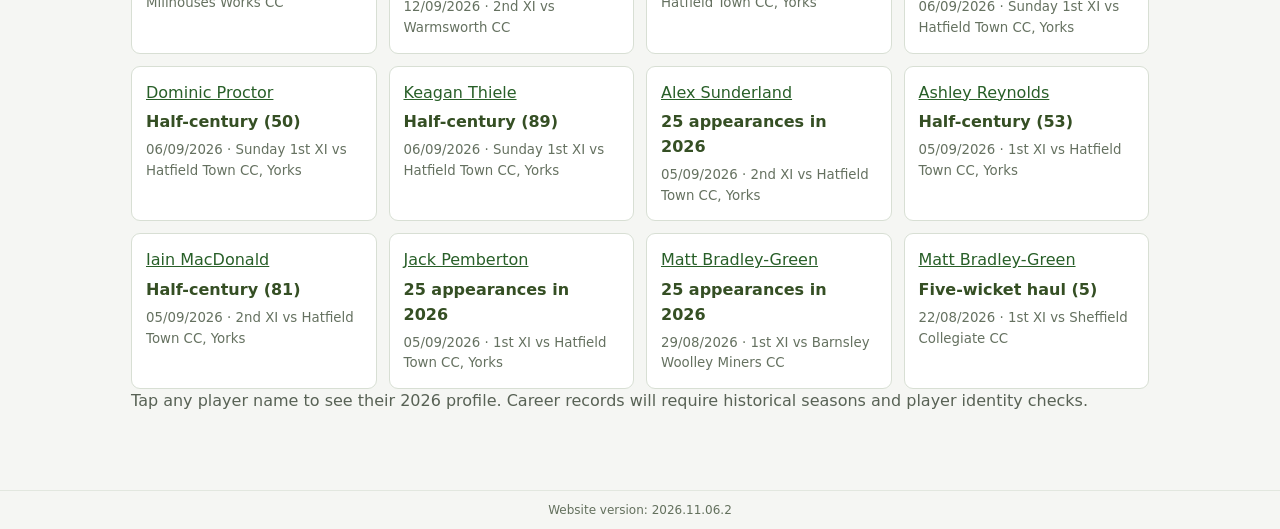
==== commit 8cefcb90: "Show milestone moments on stats page and bump release version" ====
--- a/stats.html
+++ b/stats.html
@@ -1 +1 @@
-<!doctype html><html lang="en"><head><meta charset="utf-8"><meta name="viewport" content="width=device-width,initial-scale=1"><title>2026 Club Statistics | THHGCC</title><link rel="stylesheet" href="styles.css"><style>body{margin:0;background:#f5f6f3;color:#23301f;font-family:system-ui,sans-serif}.stats-wrap{max-width:1050px;margin:auto;padding:24px 16px 60px}.stats-head{background:#354f24;color:white;padding:22px 16px}.stats-head a{color:white}.stats-controls{display:flex;gap:8px;margin:24px 0;flex-wrap:wrap}.stats-controls button{padding:11px 20px;border:1px solid #354f24;border-radius:5px;background:white;color:#354f24;font-weight:700}.stats-controls button[aria-pressed=true]{background:#354f24;color:white}.stats-grid{display:grid;grid-template-columns:repeat(auto-fit,minmax(290px,1fr));gap:18px}.stats-card{background:white;border:1px solid #ddd;border-radius:8px;padding:18px;overflow:auto}.stats-card h2{margin:0 0 12px;font-size:1.25rem}table{width:100%;border-collapse:collapse;font-size:.94rem}td,th{padding:9px 6px;border-bottom:1px solid #e5e5e5;text-align:left}td:last-child,th:last-child{text-align:right}.muted{color:#586255}#status{margin:12px 0}.stats-filter{display:flex;align-items:center;gap:12px;flex-wrap:wrap;margin-bottom:16px}.stats-filter label{font-weight:700}.stats-filter{display:block}.filter-label{display:block;font-weight:700;margin-bottom:10px}.filter-pills{display:flex;flex-wrap:wrap;gap:8px}.filter-pills button{padding:10px 15px;border:1px solid #354f24;border-radius:24px;background:white;color:#354f24;font-weight:700;cursor:pointer}.filter-pills button[aria-pressed=true]{background:#354f24;color:white} .player-link{color:#285f28;font-weight:700;text-decoration:underline;text-underline-offset:3px}.profile-panel{margin:22px 0;padding:20px;background:white;border:1px solid #d8dfd4;border-radius:10px}.profile-panel[hidden]{display:none}.profile-top{display:flex;justify-content:space-between;align-items:center;gap:12px}.profile-top button{padding:8px 14px;border:1px solid #354f24;background:white;border-radius:20px;cursor:pointer}.profile-grid{display:grid;grid-template-columns:repeat(auto-fit,minmax(145px,1fr));gap:10px}.profile-stat{background:#f1f5ee;padding:13px;border-radius:8px;display:flex;flex-direction:column;gap:5px}.profile-stat strong{font-size:1.3rem}.profile-stat span{font-size:.82rem;color:#586255}.matches-toggle{border:0;background:transparent;padding:4px 0;text-align:left;color:#285f28;font-weight:700;text-decoration:underline;cursor:pointer}.player-matches{margin-top:18px;border-top:1px solid #d8dfd4;padding-top:12px}.player-matches[hidden]{display:none}.player-matches ul{padding-left:20px}.player-matches li{margin:10px 0}.player-matches a{color:#285f28}.player-matches details{border-bottom:1px solid #e1e7df;padding:8px 0}.player-matches summary{cursor:pointer;color:#285f28;font-weight:650}.match-performance{padding:4px 12px;color:#354f24}.match-performance p{margin:8px 0}.match-card-list{display:grid;gap:10px}.match-card{padding:13px 14px;border:1px solid #e0e7dd;border-radius:10px;background:#fafcf9}.match-card-top{display:flex;justify-content:space-between;gap:8px;align-items:center;flex-wrap:wrap}.match-date{font-size:.78rem;color:#657160;font-weight:700}.match-team{font-size:.73rem;color:#285f28;background:#eaf1e7;border-radius:20px;padding:4px 9px}.match-opponent{font-weight:700;font-size:1rem;margin:7px 0 10px;line-height:1.35}.match-figures{display:flex;gap:10px;flex-wrap:wrap}.match-figure{flex:1;min-width:105px;border-top:1px solid #e2e9df;padding-top:9px;display:flex;flex-direction:column;gap:2px}.match-figure strong{font-size:1.12rem;color:#263e24}.match-figure span{font-size:.75rem;color:#657160}.profile-note{font-size:.78rem;line-height:1.45;margin-top:16px}.player-matches h3{font-size:1.08rem;margin:0 0 13px}@media(max-width:450px){.profile-panel{padding:14px}.match-card{padding:12px}.profile-grid{grid-template-columns:repeat(2,minmax(0,1fr))}}.player-hero{display:flex;align-items:center;gap:17px;margin:4px 0 18px}.player-identity{min-width:0}.player-identity h2{margin:0 0 5px;font-size:1.35rem}.player-identity p{margin:0;font-size:.82rem}.player-shirt{position:relative;flex:none;width:100px;height:105px;display:flex;align-items:center;justify-content:center;filter:drop-shadow(0 3px 3px #0002)}.player-shirt::before{content:'';position:absolute;inset:3px 0 0;background:#395723;clip-path:polygon(28% 3%,40% 0,45% 7%,55% 7%,60% 0,72% 3%,100% 21%,87% 44%,77% 38%,77% 100%,23% 100%,23% 38%,13% 44%,0 21%);border-radius:5px}.player-shirt::after{content:'';position:absolute;top:8px;left:42%;width:16%;height:6px;border-radius:0 0 9px 9px;background:#1b3c1e}.player-shirt span{position:relative;z-index:1;color:white;font-size:clamp(8px,1.8vw,10px);font-weight:800;letter-spacing:.2px;text-align:center;width:76px;max-width:76px;white-space:nowrap;letter-spacing:-.15px;line-height:1.1;margin-top:-5px;text-shadow:0 1px 1px #0005}@media(max-width:450px){.player-shirt{width:84px;height:89px}.player-hero{gap:12px}.player-identity h2{font-size:1.2rem}}.player-shirt{flex-direction:column;gap:3px}.player-shirt span{margin-top:4px;font-size:9px;transform:scaleX(.92)}.shirt-crest{position:relative;z-index:1;width:34px;height:34px;object-fit:contain;border-radius:2px}@media(max-width:450px){.shirt-crest{width:29px;height:29px}.player-shirt span{font-size:8px;width:66px;max-width:66px;transform:scaleX(.9)}}.stats-subheading{margin:30px 0 8px;font-size:1.4rem}</style><style>.site-version{position:relative;text-align:center;padding:12px 16px;font:12px system-ui,sans-serif;color:#63705d;background:#f5f6f3;border-top:1px solid #e2e7df}</style></head><body><header class="stats-head"><div class="stats-wrap" style="padding:0"><a href="./">← Back to club website</a><h1>2026 Club Statistics</h1><p>Thorpe Hesley &amp; High Green Cricket Club</p></div></header><main class="stats-wrap"><p class="muted">Senior teams only. Figures are generated from Play-Cricket scorecards and may be incomplete where scorecards are missing.</p><div class="stats-controls"><button id="men" aria-pressed="true">Men's</button><button id="women" aria-pressed="false">Women's</button></div><div class="stats-filter"><span class="filter-label">Choose a team or format</span><div id="team-filter" class="filter-pills" role="group" aria-label="Team or format"></div></div><p id="status" role="status">Loading 2026 scorecards…</p><section id="profile-panel" class="profile-panel" hidden><div class="profile-top"><h2>Player profile</h2><button type="button" id="close-profile">Close</button></div><div id="player-profile"></div></section><div class="stats-grid"><section class="stats-card"><h2>Most runs</h2><div id="bat"></div></section><section class="stats-card"><h2>Most wickets</h2><div id="bowl"></div></section><section class="stats-card"><h2>Highest individual scores</h2><div id="high"></div></section><section class="stats-card"><h2>Best bowling figures</h2><div id="best"></div></section></div><h2 class="stats-subheading">Outdoor batting &amp; bowling averages</h2><p class="muted">Calculated from available outdoor scorecards. Bowling figures use six-ball overs; indoor softball is excluded.</p><div class="stats-grid"><section class="stats-card"><h2>Batting average</h2><div id="bat-avg"></div></section><section class="stats-card"><h2>Bowling average</h2><div id="bowl-avg"></div></section><section class="stats-card"><h2>Batting strike rate</h2><div id="strike-rate"></div></section><section class="stats-card"><h2>Bowling economy</h2><div id="economy"></div></section></div><p class="muted">Tap any player name to see their 2026 profile. Career records will require historical seasons and player identity checks.</p></main><script src="stats.js?v=20261106-averages"></script><div class="site-version" aria-label="Website version">Website version: 2026.11.06.1</div></body></html>+<!doctype html><html lang="en"><head><meta charset="utf-8"><meta name="viewport" content="width=device-width,initial-scale=1"><title>2026 Club Statistics | THHGCC</title><link rel="stylesheet" href="styles.css"><style>body{margin:0;background:#f5f6f3;color:#23301f;font-family:system-ui,sans-serif}.stats-wrap{max-width:1050px;margin:auto;padding:24px 16px 60px}.stats-head{background:#354f24;color:white;padding:22px 16px}.stats-head a{color:white}.stats-controls{display:flex;gap:8px;margin:24px 0;flex-wrap:wrap}.stats-controls button{padding:11px 20px;border:1px solid #354f24;border-radius:5px;background:white;color:#354f24;font-weight:700}.stats-controls button[aria-pressed=true]{background:#354f24;color:white}.stats-grid{display:grid;grid-template-columns:repeat(auto-fit,minmax(290px,1fr));gap:18px}.stats-card{background:white;border:1px solid #ddd;border-radius:8px;padding:18px;overflow:auto}.stats-card h2{margin:0 0 12px;font-size:1.25rem}table{width:100%;border-collapse:collapse;font-size:.94rem}td,th{padding:9px 6px;border-bottom:1px solid #e5e5e5;text-align:left}td:last-child,th:last-child{text-align:right}.muted{color:#586255}#status{margin:12px 0}.stats-filter{display:flex;align-items:center;gap:12px;flex-wrap:wrap;margin-bottom:16px}.stats-filter label{font-weight:700}.stats-filter{display:block}.filter-label{display:block;font-weight:700;margin-bottom:10px}.filter-pills{display:flex;flex-wrap:wrap;gap:8px}.filter-pills button{padding:10px 15px;border:1px solid #354f24;border-radius:24px;background:white;color:#354f24;font-weight:700;cursor:pointer}.filter-pills button[aria-pressed=true]{background:#354f24;color:white} .player-link{color:#285f28;font-weight:700;text-decoration:underline;text-underline-offset:3px}.profile-panel{margin:22px 0;padding:20px;background:white;border:1px solid #d8dfd4;border-radius:10px}.profile-panel[hidden]{display:none}.profile-top{display:flex;justify-content:space-between;align-items:center;gap:12px}.profile-top button{padding:8px 14px;border:1px solid #354f24;background:white;border-radius:20px;cursor:pointer}.profile-grid{display:grid;grid-template-columns:repeat(auto-fit,minmax(145px,1fr));gap:10px}.profile-stat{background:#f1f5ee;padding:13px;border-radius:8px;display:flex;flex-direction:column;gap:5px}.profile-stat strong{font-size:1.3rem}.profile-stat span{font-size:.82rem;color:#586255}.matches-toggle{border:0;background:transparent;padding:4px 0;text-align:left;color:#285f28;font-weight:700;text-decoration:underline;cursor:pointer}.player-matches{margin-top:18px;border-top:1px solid #d8dfd4;padding-top:12px}.player-matches[hidden]{display:none}.player-matches ul{padding-left:20px}.player-matches li{margin:10px 0}.player-matches a{color:#285f28}.player-matches details{border-bottom:1px solid #e1e7df;padding:8px 0}.player-matches summary{cursor:pointer;color:#285f28;font-weight:650}.match-performance{padding:4px 12px;color:#354f24}.match-performance p{margin:8px 0}.match-card-list{display:grid;gap:10px}.match-card{padding:13px 14px;border:1px solid #e0e7dd;border-radius:10px;background:#fafcf9}.match-card-top{display:flex;justify-content:space-between;gap:8px;align-items:center;flex-wrap:wrap}.match-date{font-size:.78rem;color:#657160;font-weight:700}.match-team{font-size:.73rem;color:#285f28;background:#eaf1e7;border-radius:20px;padding:4px 9px}.match-opponent{font-weight:700;font-size:1rem;margin:7px 0 10px;line-height:1.35}.match-figures{display:flex;gap:10px;flex-wrap:wrap}.match-figure{flex:1;min-width:105px;border-top:1px solid #e2e9df;padding-top:9px;display:flex;flex-direction:column;gap:2px}.match-figure strong{font-size:1.12rem;color:#263e24}.match-figure span{font-size:.75rem;color:#657160}.profile-note{font-size:.78rem;line-height:1.45;margin-top:16px}.player-matches h3{font-size:1.08rem;margin:0 0 13px}@media(max-width:450px){.profile-panel{padding:14px}.match-card{padding:12px}.profile-grid{grid-template-columns:repeat(2,minmax(0,1fr))}}.player-hero{display:flex;align-items:center;gap:17px;margin:4px 0 18px}.player-identity{min-width:0}.player-identity h2{margin:0 0 5px;font-size:1.35rem}.player-identity p{margin:0;font-size:.82rem}.player-shirt{position:relative;flex:none;width:100px;height:105px;display:flex;align-items:center;justify-content:center;filter:drop-shadow(0 3px 3px #0002)}.player-shirt::before{content:'';position:absolute;inset:3px 0 0;background:#395723;clip-path:polygon(28% 3%,40% 0,45% 7%,55% 7%,60% 0,72% 3%,100% 21%,87% 44%,77% 38%,77% 100%,23% 100%,23% 38%,13% 44%,0 21%);border-radius:5px}.player-shirt::after{content:'';position:absolute;top:8px;left:42%;width:16%;height:6px;border-radius:0 0 9px 9px;background:#1b3c1e}.player-shirt span{position:relative;z-index:1;color:white;font-size:clamp(8px,1.8vw,10px);font-weight:800;letter-spacing:.2px;text-align:center;width:76px;max-width:76px;white-space:nowrap;letter-spacing:-.15px;line-height:1.1;margin-top:-5px;text-shadow:0 1px 1px #0005}@media(max-width:450px){.player-shirt{width:84px;height:89px}.player-hero{gap:12px}.player-identity h2{font-size:1.2rem}}.player-shirt{flex-direction:column;gap:3px}.player-shirt span{margin-top:4px;font-size:9px;transform:scaleX(.92)}.shirt-crest{position:relative;z-index:1;width:34px;height:34px;object-fit:contain;border-radius:2px}@media(max-width:450px){.shirt-crest{width:29px;height:29px}.player-shirt span{font-size:8px;width:66px;max-width:66px;transform:scaleX(.9)}}.stats-subheading{margin:30px 0 8px;font-size:1.4rem}</style><style>.site-version{position:relative;text-align:center;padding:12px 16px;font:12px system-ui,sans-serif;color:#63705d;background:#f5f6f3;border-top:1px solid #e2e7df}</style><style>.milestone-list{display:grid;grid-template-columns:repeat(auto-fit,minmax(230px,1fr));gap:12px}.milestone-item{display:flex;flex-direction:column;gap:5px;background:#fff;border:1px solid #d8dfd4;border-radius:9px;padding:14px}.milestone-player{padding:0;border:0;background:transparent;color:#285f28;font-weight:750;text-decoration:underline;cursor:pointer;text-align:left;font:inherit}.milestone-item strong{color:#354f24}.milestone-item small{color:#657160}.player-milestones{margin-top:20px;padding:14px;background:#f1f5ee;border-radius:8px}.player-milestones h3{margin:0 0 8px}.player-milestones p{margin:5px 0}</style></head><body><header class="stats-head"><div class="stats-wrap" style="padding:0"><a href="./">← Back to club website</a><h1>2026 Club Statistics</h1><p>Thorpe Hesley &amp; High Green Cricket Club</p></div></header><main class="stats-wrap"><p class="muted">Senior teams only. Figures are generated from Play-Cricket scorecards and may be incomplete where scorecards are missing.</p><div class="stats-controls"><button id="men" aria-pressed="true">Men's</button><button id="women" aria-pressed="false">Women's</button></div><div class="stats-filter"><span class="filter-label">Choose a team or format</span><div id="team-filter" class="filter-pills" role="group" aria-label="Team or format"></div></div><p id="status" role="status">Loading 2026 scorecards…</p><section id="profile-panel" class="profile-panel" hidden><div class="profile-top"><h2>Player profile</h2><button type="button" id="close-profile">Close</button></div><div id="player-profile"></div></section><div class="stats-grid"><section class="stats-card"><h2>Most runs</h2><div id="bat"></div></section><section class="stats-card"><h2>Most wickets</h2><div id="bowl"></div></section><section class="stats-card"><h2>Highest individual scores</h2><div id="high"></div></section><section class="stats-card"><h2>Best bowling figures</h2><div id="best"></div></section></div><h2 class="stats-subheading">Outdoor batting &amp; bowling averages</h2><p class="muted">Calculated from available outdoor scorecards. Bowling figures use six-ball overs; indoor softball is excluded.</p><div class="stats-grid"><section class="stats-card"><h2>Batting average</h2><div id="bat-avg"></div></section><section class="stats-card"><h2>Bowling average</h2><div id="bowl-avg"></div></section><section class="stats-card"><h2>Batting strike rate</h2><div id="strike-rate"></div></section><section class="stats-card"><h2>Bowling economy</h2><div id="economy"></div></section></div><section class="milestones-section"><h2 class="stats-subheading">🏆 Milestone Moments</h2><p class="muted">Senior players’ 2026 achievements, based on available scorecards. Milestones are season-only, not career records.</p><div id="milestone-list" class="milestone-list"></div></section><p class="muted">Tap any player name to see their 2026 profile. Career records will require historical seasons and player identity checks.</p></main><script src="stats.js?v=20261106-milestones"></script><div class="site-version" aria-label="Website version">Website version: 2026.11.06.2</div></body></html>
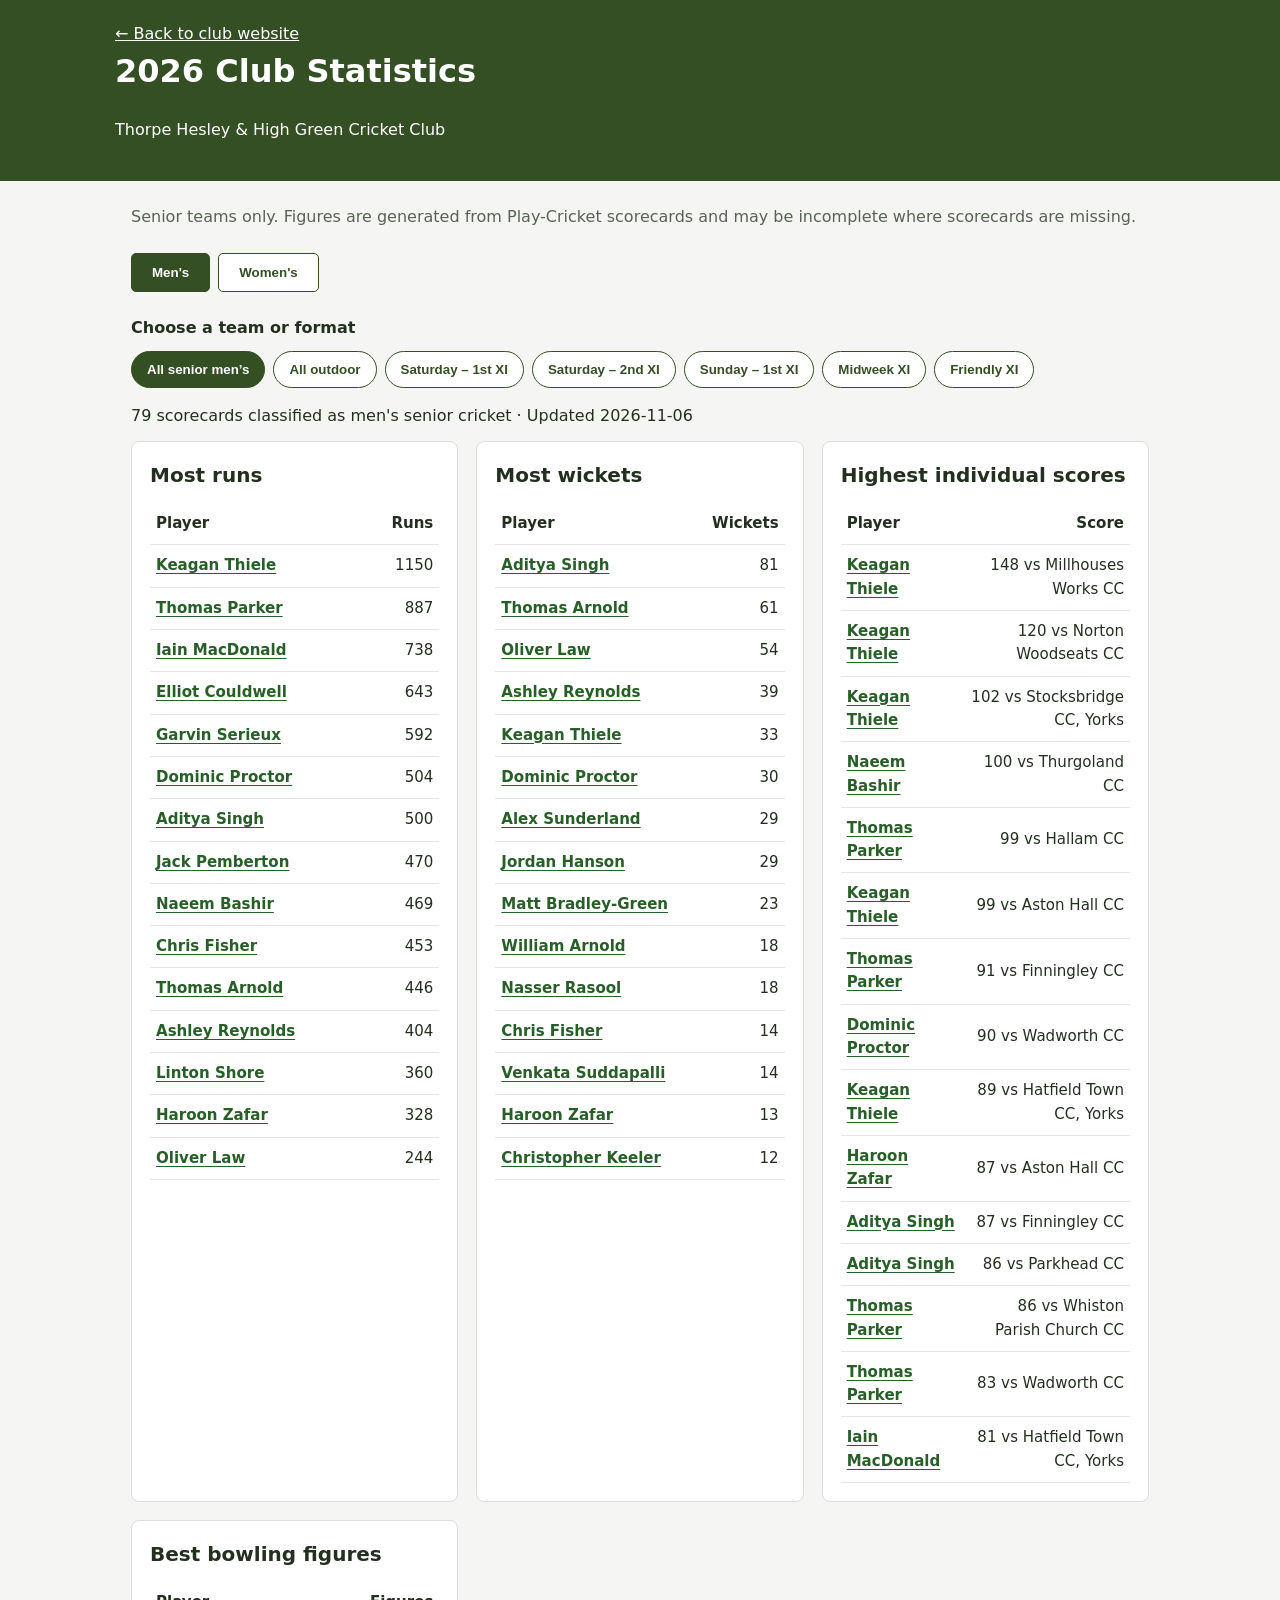
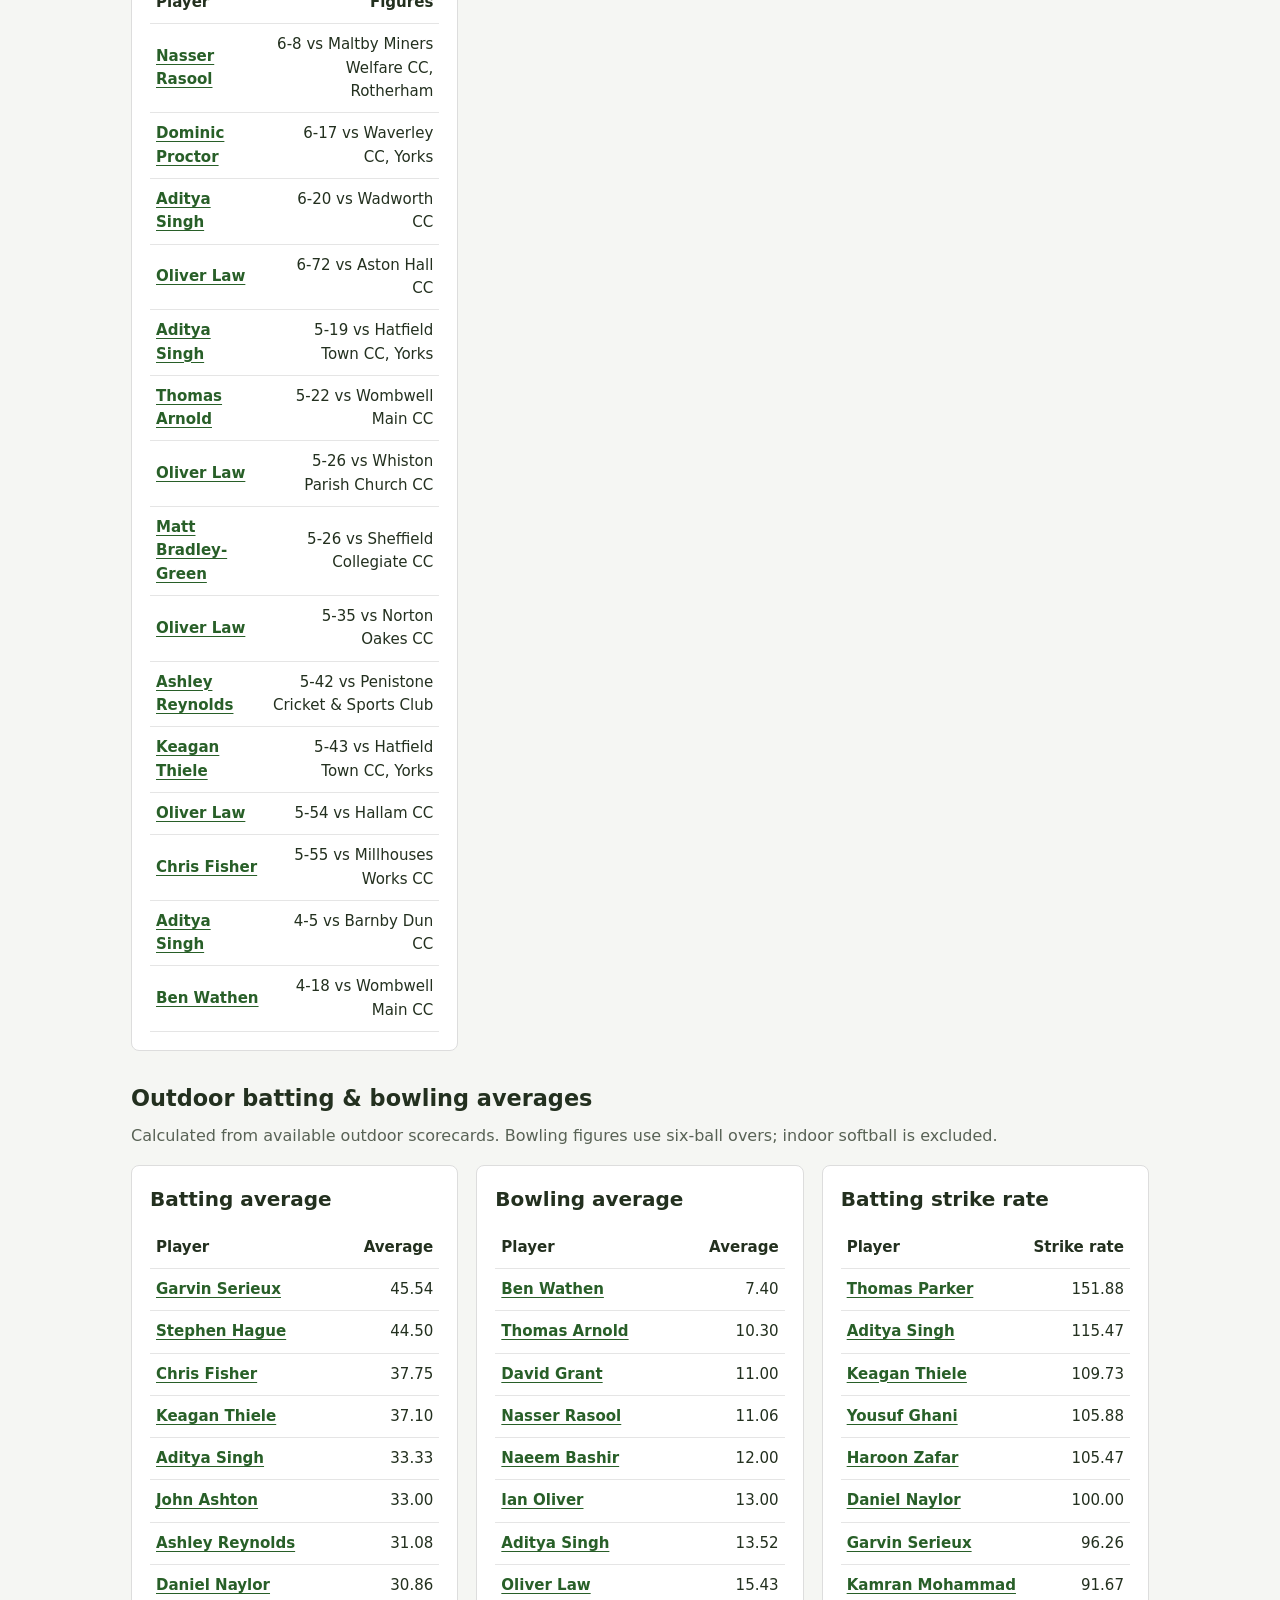
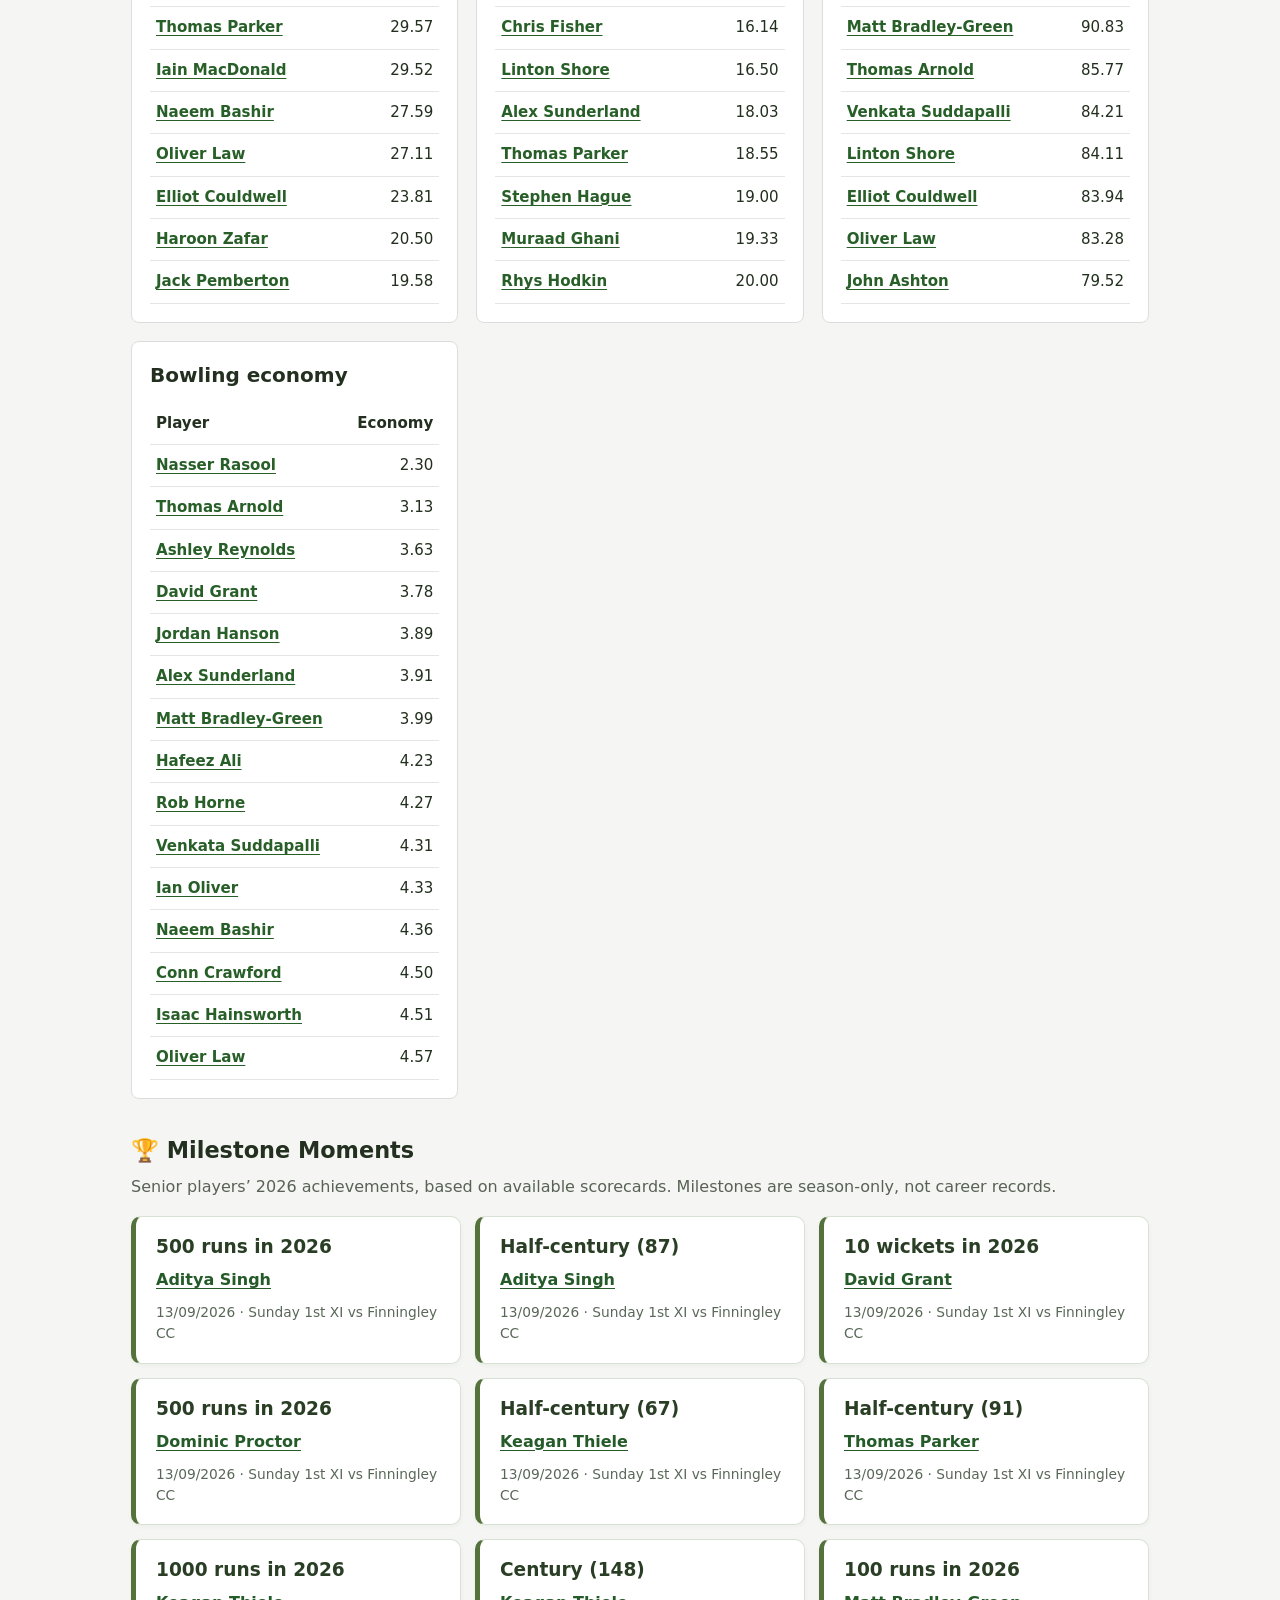
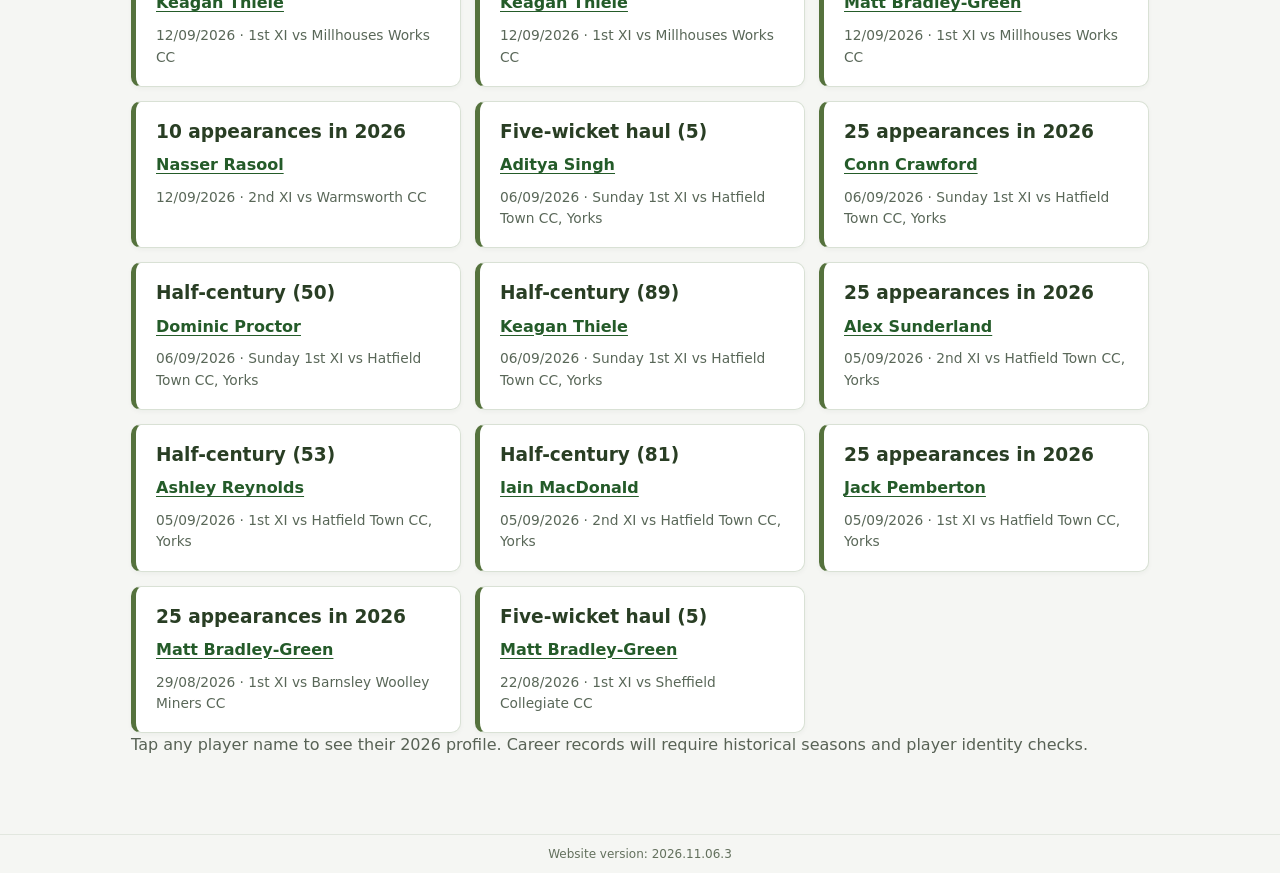
==== commit b52c6cf7: "Improve milestone card readability and mobile layout" ====
--- a/stats.html
+++ b/stats.html
@@ -1 +1,10 @@
-<!doctype html><html lang="en"><head><meta charset="utf-8"><meta name="viewport" content="width=device-width,initial-scale=1"><title>2026 Club Statistics | THHGCC</title><link rel="stylesheet" href="styles.css"><style>body{margin:0;background:#f5f6f3;color:#23301f;font-family:system-ui,sans-serif}.stats-wrap{max-width:1050px;margin:auto;padding:24px 16px 60px}.stats-head{background:#354f24;color:white;padding:22px 16px}.stats-head a{color:white}.stats-controls{display:flex;gap:8px;margin:24px 0;flex-wrap:wrap}.stats-controls button{padding:11px 20px;border:1px solid #354f24;border-radius:5px;background:white;color:#354f24;font-weight:700}.stats-controls button[aria-pressed=true]{background:#354f24;color:white}.stats-grid{display:grid;grid-template-columns:repeat(auto-fit,minmax(290px,1fr));gap:18px}.stats-card{background:white;border:1px solid #ddd;border-radius:8px;padding:18px;overflow:auto}.stats-card h2{margin:0 0 12px;font-size:1.25rem}table{width:100%;border-collapse:collapse;font-size:.94rem}td,th{padding:9px 6px;border-bottom:1px solid #e5e5e5;text-align:left}td:last-child,th:last-child{text-align:right}.muted{color:#586255}#status{margin:12px 0}.stats-filter{display:flex;align-items:center;gap:12px;flex-wrap:wrap;margin-bottom:16px}.stats-filter label{font-weight:700}.stats-filter{display:block}.filter-label{display:block;font-weight:700;margin-bottom:10px}.filter-pills{display:flex;flex-wrap:wrap;gap:8px}.filter-pills button{padding:10px 15px;border:1px solid #354f24;border-radius:24px;background:white;color:#354f24;font-weight:700;cursor:pointer}.filter-pills button[aria-pressed=true]{background:#354f24;color:white} .player-link{color:#285f28;font-weight:700;text-decoration:underline;text-underline-offset:3px}.profile-panel{margin:22px 0;padding:20px;background:white;border:1px solid #d8dfd4;border-radius:10px}.profile-panel[hidden]{display:none}.profile-top{display:flex;justify-content:space-between;align-items:center;gap:12px}.profile-top button{padding:8px 14px;border:1px solid #354f24;background:white;border-radius:20px;cursor:pointer}.profile-grid{display:grid;grid-template-columns:repeat(auto-fit,minmax(145px,1fr));gap:10px}.profile-stat{background:#f1f5ee;padding:13px;border-radius:8px;display:flex;flex-direction:column;gap:5px}.profile-stat strong{font-size:1.3rem}.profile-stat span{font-size:.82rem;color:#586255}.matches-toggle{border:0;background:transparent;padding:4px 0;text-align:left;color:#285f28;font-weight:700;text-decoration:underline;cursor:pointer}.player-matches{margin-top:18px;border-top:1px solid #d8dfd4;padding-top:12px}.player-matches[hidden]{display:none}.player-matches ul{padding-left:20px}.player-matches li{margin:10px 0}.player-matches a{color:#285f28}.player-matches details{border-bottom:1px solid #e1e7df;padding:8px 0}.player-matches summary{cursor:pointer;color:#285f28;font-weight:650}.match-performance{padding:4px 12px;color:#354f24}.match-performance p{margin:8px 0}.match-card-list{display:grid;gap:10px}.match-card{padding:13px 14px;border:1px solid #e0e7dd;border-radius:10px;background:#fafcf9}.match-card-top{display:flex;justify-content:space-between;gap:8px;align-items:center;flex-wrap:wrap}.match-date{font-size:.78rem;color:#657160;font-weight:700}.match-team{font-size:.73rem;color:#285f28;background:#eaf1e7;border-radius:20px;padding:4px 9px}.match-opponent{font-weight:700;font-size:1rem;margin:7px 0 10px;line-height:1.35}.match-figures{display:flex;gap:10px;flex-wrap:wrap}.match-figure{flex:1;min-width:105px;border-top:1px solid #e2e9df;padding-top:9px;display:flex;flex-direction:column;gap:2px}.match-figure strong{font-size:1.12rem;color:#263e24}.match-figure span{font-size:.75rem;color:#657160}.profile-note{font-size:.78rem;line-height:1.45;margin-top:16px}.player-matches h3{font-size:1.08rem;margin:0 0 13px}@media(max-width:450px){.profile-panel{padding:14px}.match-card{padding:12px}.profile-grid{grid-template-columns:repeat(2,minmax(0,1fr))}}.player-hero{display:flex;align-items:center;gap:17px;margin:4px 0 18px}.player-identity{min-width:0}.player-identity h2{margin:0 0 5px;font-size:1.35rem}.player-identity p{margin:0;font-size:.82rem}.player-shirt{position:relative;flex:none;width:100px;height:105px;display:flex;align-items:center;justify-content:center;filter:drop-shadow(0 3px 3px #0002)}.player-shirt::before{content:'';position:absolute;inset:3px 0 0;background:#395723;clip-path:polygon(28% 3%,40% 0,45% 7%,55% 7%,60% 0,72% 3%,100% 21%,87% 44%,77% 38%,77% 100%,23% 100%,23% 38%,13% 44%,0 21%);border-radius:5px}.player-shirt::after{content:'';position:absolute;top:8px;left:42%;width:16%;height:6px;border-radius:0 0 9px 9px;background:#1b3c1e}.player-shirt span{position:relative;z-index:1;color:white;font-size:clamp(8px,1.8vw,10px);font-weight:800;letter-spacing:.2px;text-align:center;width:76px;max-width:76px;white-space:nowrap;letter-spacing:-.15px;line-height:1.1;margin-top:-5px;text-shadow:0 1px 1px #0005}@media(max-width:450px){.player-shirt{width:84px;height:89px}.player-hero{gap:12px}.player-identity h2{font-size:1.2rem}}.player-shirt{flex-direction:column;gap:3px}.player-shirt span{margin-top:4px;font-size:9px;transform:scaleX(.92)}.shirt-crest{position:relative;z-index:1;width:34px;height:34px;object-fit:contain;border-radius:2px}@media(max-width:450px){.shirt-crest{width:29px;height:29px}.player-shirt span{font-size:8px;width:66px;max-width:66px;transform:scaleX(.9)}}.stats-subheading{margin:30px 0 8px;font-size:1.4rem}</style><style>.site-version{position:relative;text-align:center;padding:12px 16px;font:12px system-ui,sans-serif;color:#63705d;background:#f5f6f3;border-top:1px solid #e2e7df}</style><style>.milestone-list{display:grid;grid-template-columns:repeat(auto-fit,minmax(230px,1fr));gap:12px}.milestone-item{display:flex;flex-direction:column;gap:5px;background:#fff;border:1px solid #d8dfd4;border-radius:9px;padding:14px}.milestone-player{padding:0;border:0;background:transparent;color:#285f28;font-weight:750;text-decoration:underline;cursor:pointer;text-align:left;font:inherit}.milestone-item strong{color:#354f24}.milestone-item small{color:#657160}.player-milestones{margin-top:20px;padding:14px;background:#f1f5ee;border-radius:8px}.player-milestones h3{margin:0 0 8px}.player-milestones p{margin:5px 0}</style></head><body><header class="stats-head"><div class="stats-wrap" style="padding:0"><a href="./">← Back to club website</a><h1>2026 Club Statistics</h1><p>Thorpe Hesley &amp; High Green Cricket Club</p></div></header><main class="stats-wrap"><p class="muted">Senior teams only. Figures are generated from Play-Cricket scorecards and may be incomplete where scorecards are missing.</p><div class="stats-controls"><button id="men" aria-pressed="true">Men's</button><button id="women" aria-pressed="false">Women's</button></div><div class="stats-filter"><span class="filter-label">Choose a team or format</span><div id="team-filter" class="filter-pills" role="group" aria-label="Team or format"></div></div><p id="status" role="status">Loading 2026 scorecards…</p><section id="profile-panel" class="profile-panel" hidden><div class="profile-top"><h2>Player profile</h2><button type="button" id="close-profile">Close</button></div><div id="player-profile"></div></section><div class="stats-grid"><section class="stats-card"><h2>Most runs</h2><div id="bat"></div></section><section class="stats-card"><h2>Most wickets</h2><div id="bowl"></div></section><section class="stats-card"><h2>Highest individual scores</h2><div id="high"></div></section><section class="stats-card"><h2>Best bowling figures</h2><div id="best"></div></section></div><h2 class="stats-subheading">Outdoor batting &amp; bowling averages</h2><p class="muted">Calculated from available outdoor scorecards. Bowling figures use six-ball overs; indoor softball is excluded.</p><div class="stats-grid"><section class="stats-card"><h2>Batting average</h2><div id="bat-avg"></div></section><section class="stats-card"><h2>Bowling average</h2><div id="bowl-avg"></div></section><section class="stats-card"><h2>Batting strike rate</h2><div id="strike-rate"></div></section><section class="stats-card"><h2>Bowling economy</h2><div id="economy"></div></section></div><section class="milestones-section"><h2 class="stats-subheading">🏆 Milestone Moments</h2><p class="muted">Senior players’ 2026 achievements, based on available scorecards. Milestones are season-only, not career records.</p><div id="milestone-list" class="milestone-list"></div></section><p class="muted">Tap any player name to see their 2026 profile. Career records will require historical seasons and player identity checks.</p></main><script src="stats.js?v=20261106-milestones"></script><div class="site-version" aria-label="Website version">Website version: 2026.11.06.2</div></body></html>+<!doctype html><html lang="en"><head><meta charset="utf-8"><meta name="viewport" content="width=device-width,initial-scale=1"><title>2026 Club Statistics | THHGCC</title><link rel="stylesheet" href="styles.css"><style>body{margin:0;background:#f5f6f3;color:#23301f;font-family:system-ui,sans-serif}.stats-wrap{max-width:1050px;margin:auto;padding:24px 16px 60px}.stats-head{background:#354f24;color:white;padding:22px 16px}.stats-head a{color:white}.stats-controls{display:flex;gap:8px;margin:24px 0;flex-wrap:wrap}.stats-controls button{padding:11px 20px;border:1px solid #354f24;border-radius:5px;background:white;color:#354f24;font-weight:700}.stats-controls button[aria-pressed=true]{background:#354f24;color:white}.stats-grid{display:grid;grid-template-columns:repeat(auto-fit,minmax(290px,1fr));gap:18px}.stats-card{background:white;border:1px solid #ddd;border-radius:8px;padding:18px;overflow:auto}.stats-card h2{margin:0 0 12px;font-size:1.25rem}table{width:100%;border-collapse:collapse;font-size:.94rem}td,th{padding:9px 6px;border-bottom:1px solid #e5e5e5;text-align:left}td:last-child,th:last-child{text-align:right}.muted{color:#586255}#status{margin:12px 0}.stats-filter{display:flex;align-items:center;gap:12px;flex-wrap:wrap;margin-bottom:16px}.stats-filter label{font-weight:700}.stats-filter{display:block}.filter-label{display:block;font-weight:700;margin-bottom:10px}.filter-pills{display:flex;flex-wrap:wrap;gap:8px}.filter-pills button{padding:10px 15px;border:1px solid #354f24;border-radius:24px;background:white;color:#354f24;font-weight:700;cursor:pointer}.filter-pills button[aria-pressed=true]{background:#354f24;color:white} .player-link{color:#285f28;font-weight:700;text-decoration:underline;text-underline-offset:3px}.profile-panel{margin:22px 0;padding:20px;background:white;border:1px solid #d8dfd4;border-radius:10px}.profile-panel[hidden]{display:none}.profile-top{display:flex;justify-content:space-between;align-items:center;gap:12px}.profile-top button{padding:8px 14px;border:1px solid #354f24;background:white;border-radius:20px;cursor:pointer}.profile-grid{display:grid;grid-template-columns:repeat(auto-fit,minmax(145px,1fr));gap:10px}.profile-stat{background:#f1f5ee;padding:13px;border-radius:8px;display:flex;flex-direction:column;gap:5px}.profile-stat strong{font-size:1.3rem}.profile-stat span{font-size:.82rem;color:#586255}.matches-toggle{border:0;background:transparent;padding:4px 0;text-align:left;color:#285f28;font-weight:700;text-decoration:underline;cursor:pointer}.player-matches{margin-top:18px;border-top:1px solid #d8dfd4;padding-top:12px}.player-matches[hidden]{display:none}.player-matches ul{padding-left:20px}.player-matches li{margin:10px 0}.player-matches a{color:#285f28}.player-matches details{border-bottom:1px solid #e1e7df;padding:8px 0}.player-matches summary{cursor:pointer;color:#285f28;font-weight:650}.match-performance{padding:4px 12px;color:#354f24}.match-performance p{margin:8px 0}.match-card-list{display:grid;gap:10px}.match-card{padding:13px 14px;border:1px solid #e0e7dd;border-radius:10px;background:#fafcf9}.match-card-top{display:flex;justify-content:space-between;gap:8px;align-items:center;flex-wrap:wrap}.match-date{font-size:.78rem;color:#657160;font-weight:700}.match-team{font-size:.73rem;color:#285f28;background:#eaf1e7;border-radius:20px;padding:4px 9px}.match-opponent{font-weight:700;font-size:1rem;margin:7px 0 10px;line-height:1.35}.match-figures{display:flex;gap:10px;flex-wrap:wrap}.match-figure{flex:1;min-width:105px;border-top:1px solid #e2e9df;padding-top:9px;display:flex;flex-direction:column;gap:2px}.match-figure strong{font-size:1.12rem;color:#263e24}.match-figure span{font-size:.75rem;color:#657160}.profile-note{font-size:.78rem;line-height:1.45;margin-top:16px}.player-matches h3{font-size:1.08rem;margin:0 0 13px}@media(max-width:450px){.profile-panel{padding:14px}.match-card{padding:12px}.profile-grid{grid-template-columns:repeat(2,minmax(0,1fr))}}.player-hero{display:flex;align-items:center;gap:17px;margin:4px 0 18px}.player-identity{min-width:0}.player-identity h2{margin:0 0 5px;font-size:1.35rem}.player-identity p{margin:0;font-size:.82rem}.player-shirt{position:relative;flex:none;width:100px;height:105px;display:flex;align-items:center;justify-content:center;filter:drop-shadow(0 3px 3px #0002)}.player-shirt::before{content:'';position:absolute;inset:3px 0 0;background:#395723;clip-path:polygon(28% 3%,40% 0,45% 7%,55% 7%,60% 0,72% 3%,100% 21%,87% 44%,77% 38%,77% 100%,23% 100%,23% 38%,13% 44%,0 21%);border-radius:5px}.player-shirt::after{content:'';position:absolute;top:8px;left:42%;width:16%;height:6px;border-radius:0 0 9px 9px;background:#1b3c1e}.player-shirt span{position:relative;z-index:1;color:white;font-size:clamp(8px,1.8vw,10px);font-weight:800;letter-spacing:.2px;text-align:center;width:76px;max-width:76px;white-space:nowrap;letter-spacing:-.15px;line-height:1.1;margin-top:-5px;text-shadow:0 1px 1px #0005}@media(max-width:450px){.player-shirt{width:84px;height:89px}.player-hero{gap:12px}.player-identity h2{font-size:1.2rem}}.player-shirt{flex-direction:column;gap:3px}.player-shirt span{margin-top:4px;font-size:9px;transform:scaleX(.92)}.shirt-crest{position:relative;z-index:1;width:34px;height:34px;object-fit:contain;border-radius:2px}@media(max-width:450px){.shirt-crest{width:29px;height:29px}.player-shirt span{font-size:8px;width:66px;max-width:66px;transform:scaleX(.9)}}.stats-subheading{margin:30px 0 8px;font-size:1.4rem}</style><style>.site-version{position:relative;text-align:center;padding:12px 16px;font:12px system-ui,sans-serif;color:#63705d;background:#f5f6f3;border-top:1px solid #e2e7df}</style><style>.milestone-list{display:grid;grid-template-columns:repeat(auto-fit,minmax(230px,1fr));gap:12px}.milestone-item{display:flex;flex-direction:column;gap:5px;background:#fff;border:1px solid #d8dfd4;border-radius:9px;padding:14px}.milestone-player{padding:0;border:0;background:transparent;color:#285f28;font-weight:750;text-decoration:underline;cursor:pointer;text-align:left;font:inherit}.milestone-item strong{color:#354f24}.milestone-item small{color:#657160}.player-milestones{margin-top:20px;padding:14px;background:#f1f5ee;border-radius:8px}.player-milestones h3{margin:0 0 8px}.player-milestones p{margin:5px 0}</style><style>
+.milestones-section{margin-top:34px}
+.milestone-list{display:grid;grid-template-columns:repeat(auto-fit,minmax(270px,1fr));gap:14px}
+.milestone-item{padding:18px 20px;border:1px solid #d9e1d5;border-left:5px solid #55723d;border-radius:10px;background:#fff;gap:9px;box-shadow:0 2px 5px #2038200a}
+.milestone-item>div{order:2}
+.milestone-item>strong{order:1;display:block;font-size:1.16rem;line-height:1.3;color:#293e24}
+.milestone-item>small{order:3;display:block;font-size:.86rem;line-height:1.55;color:#596758}
+.milestone-player{font-size:1rem!important;font-weight:700!important;color:#245b29!important;text-underline-offset:3px}
+@media(max-width:650px){.milestone-list{grid-template-columns:1fr}.milestone-item{padding:16px 18px}}
+</style></head><body><header class="stats-head"><div class="stats-wrap" style="padding:0"><a href="./">← Back to club website</a><h1>2026 Club Statistics</h1><p>Thorpe Hesley &amp; High Green Cricket Club</p></div></header><main class="stats-wrap"><p class="muted">Senior teams only. Figures are generated from Play-Cricket scorecards and may be incomplete where scorecards are missing.</p><div class="stats-controls"><button id="men" aria-pressed="true">Men's</button><button id="women" aria-pressed="false">Women's</button></div><div class="stats-filter"><span class="filter-label">Choose a team or format</span><div id="team-filter" class="filter-pills" role="group" aria-label="Team or format"></div></div><p id="status" role="status">Loading 2026 scorecards…</p><section id="profile-panel" class="profile-panel" hidden><div class="profile-top"><h2>Player profile</h2><button type="button" id="close-profile">Close</button></div><div id="player-profile"></div></section><div class="stats-grid"><section class="stats-card"><h2>Most runs</h2><div id="bat"></div></section><section class="stats-card"><h2>Most wickets</h2><div id="bowl"></div></section><section class="stats-card"><h2>Highest individual scores</h2><div id="high"></div></section><section class="stats-card"><h2>Best bowling figures</h2><div id="best"></div></section></div><h2 class="stats-subheading">Outdoor batting &amp; bowling averages</h2><p class="muted">Calculated from available outdoor scorecards. Bowling figures use six-ball overs; indoor softball is excluded.</p><div class="stats-grid"><section class="stats-card"><h2>Batting average</h2><div id="bat-avg"></div></section><section class="stats-card"><h2>Bowling average</h2><div id="bowl-avg"></div></section><section class="stats-card"><h2>Batting strike rate</h2><div id="strike-rate"></div></section><section class="stats-card"><h2>Bowling economy</h2><div id="economy"></div></section></div><section class="milestones-section"><h2 class="stats-subheading">🏆 Milestone Moments</h2><p class="muted">Senior players’ 2026 achievements, based on available scorecards. Milestones are season-only, not career records.</p><div id="milestone-list" class="milestone-list"></div></section><p class="muted">Tap any player name to see their 2026 profile. Career records will require historical seasons and player identity checks.</p></main><script src="stats.js?v=20261106-milestones"></script><div class="site-version" aria-label="Website version">Website version: 2026.11.06.3</div></body></html>
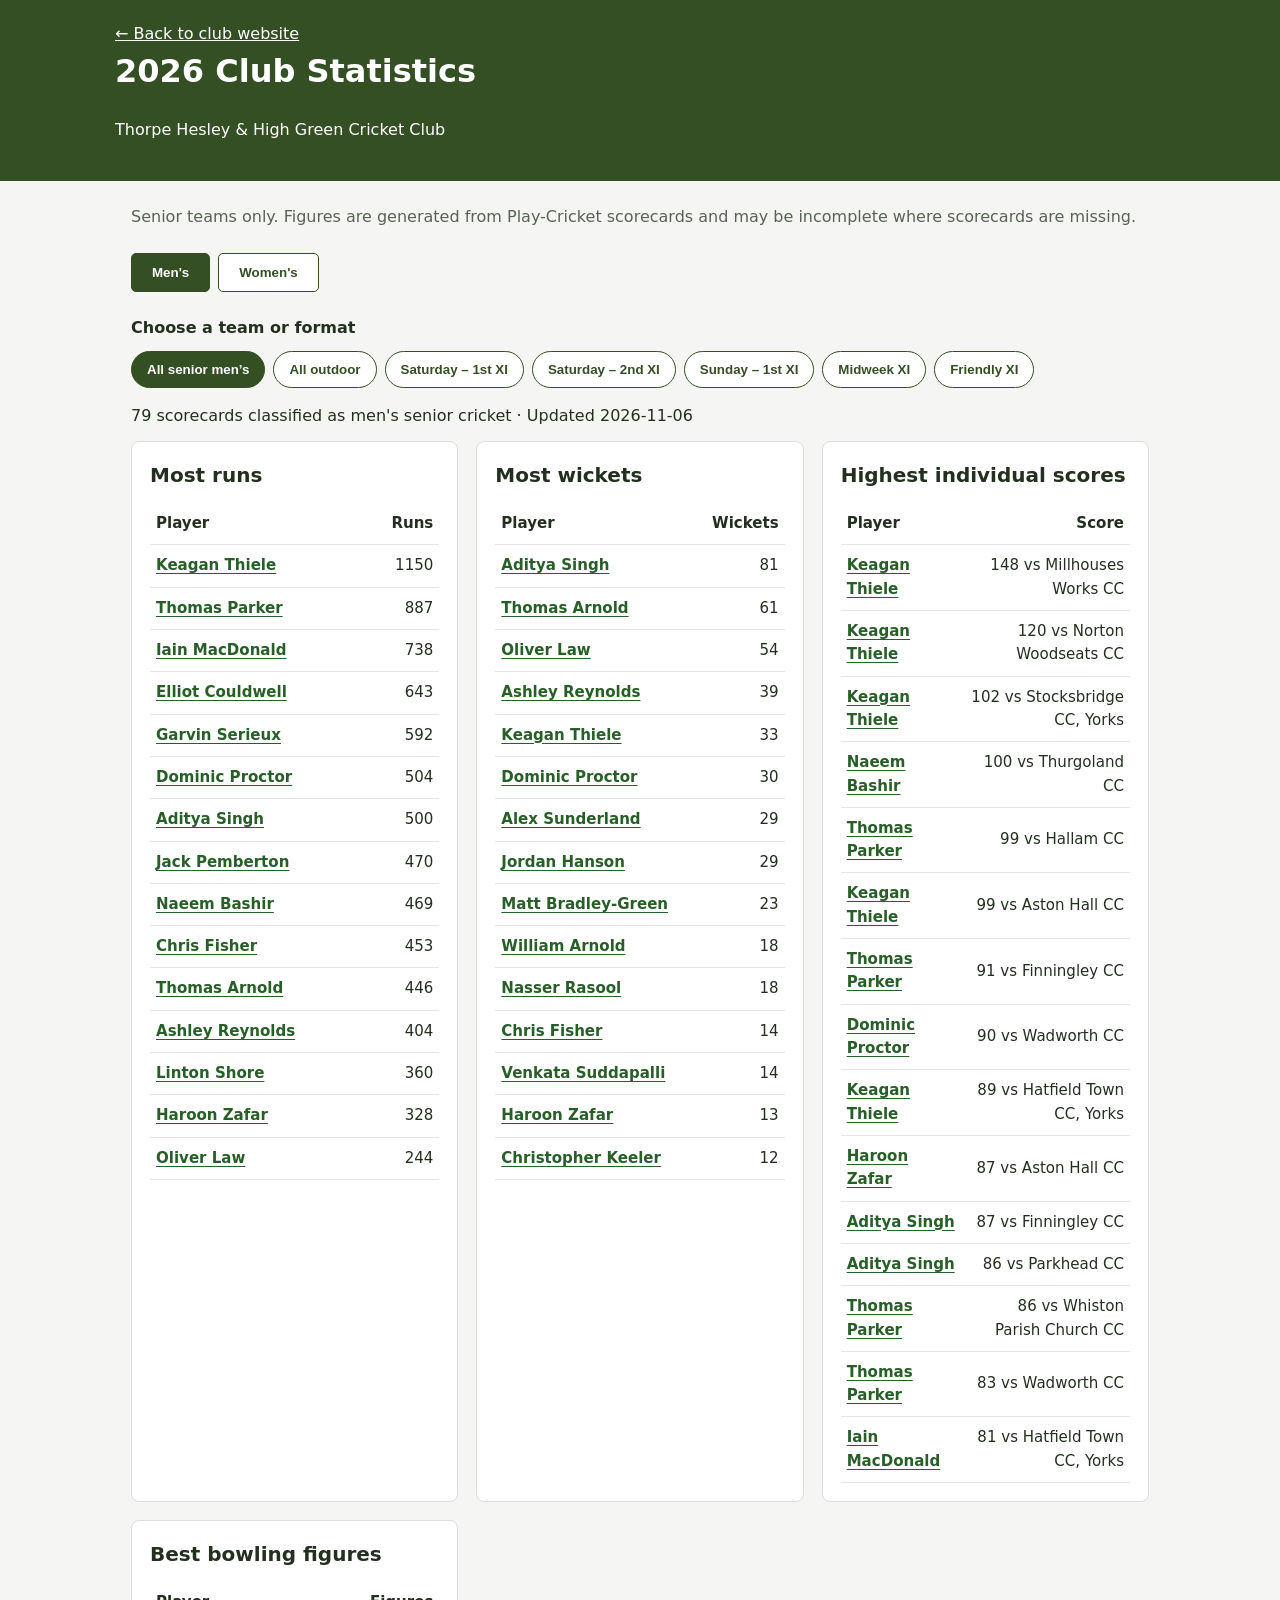
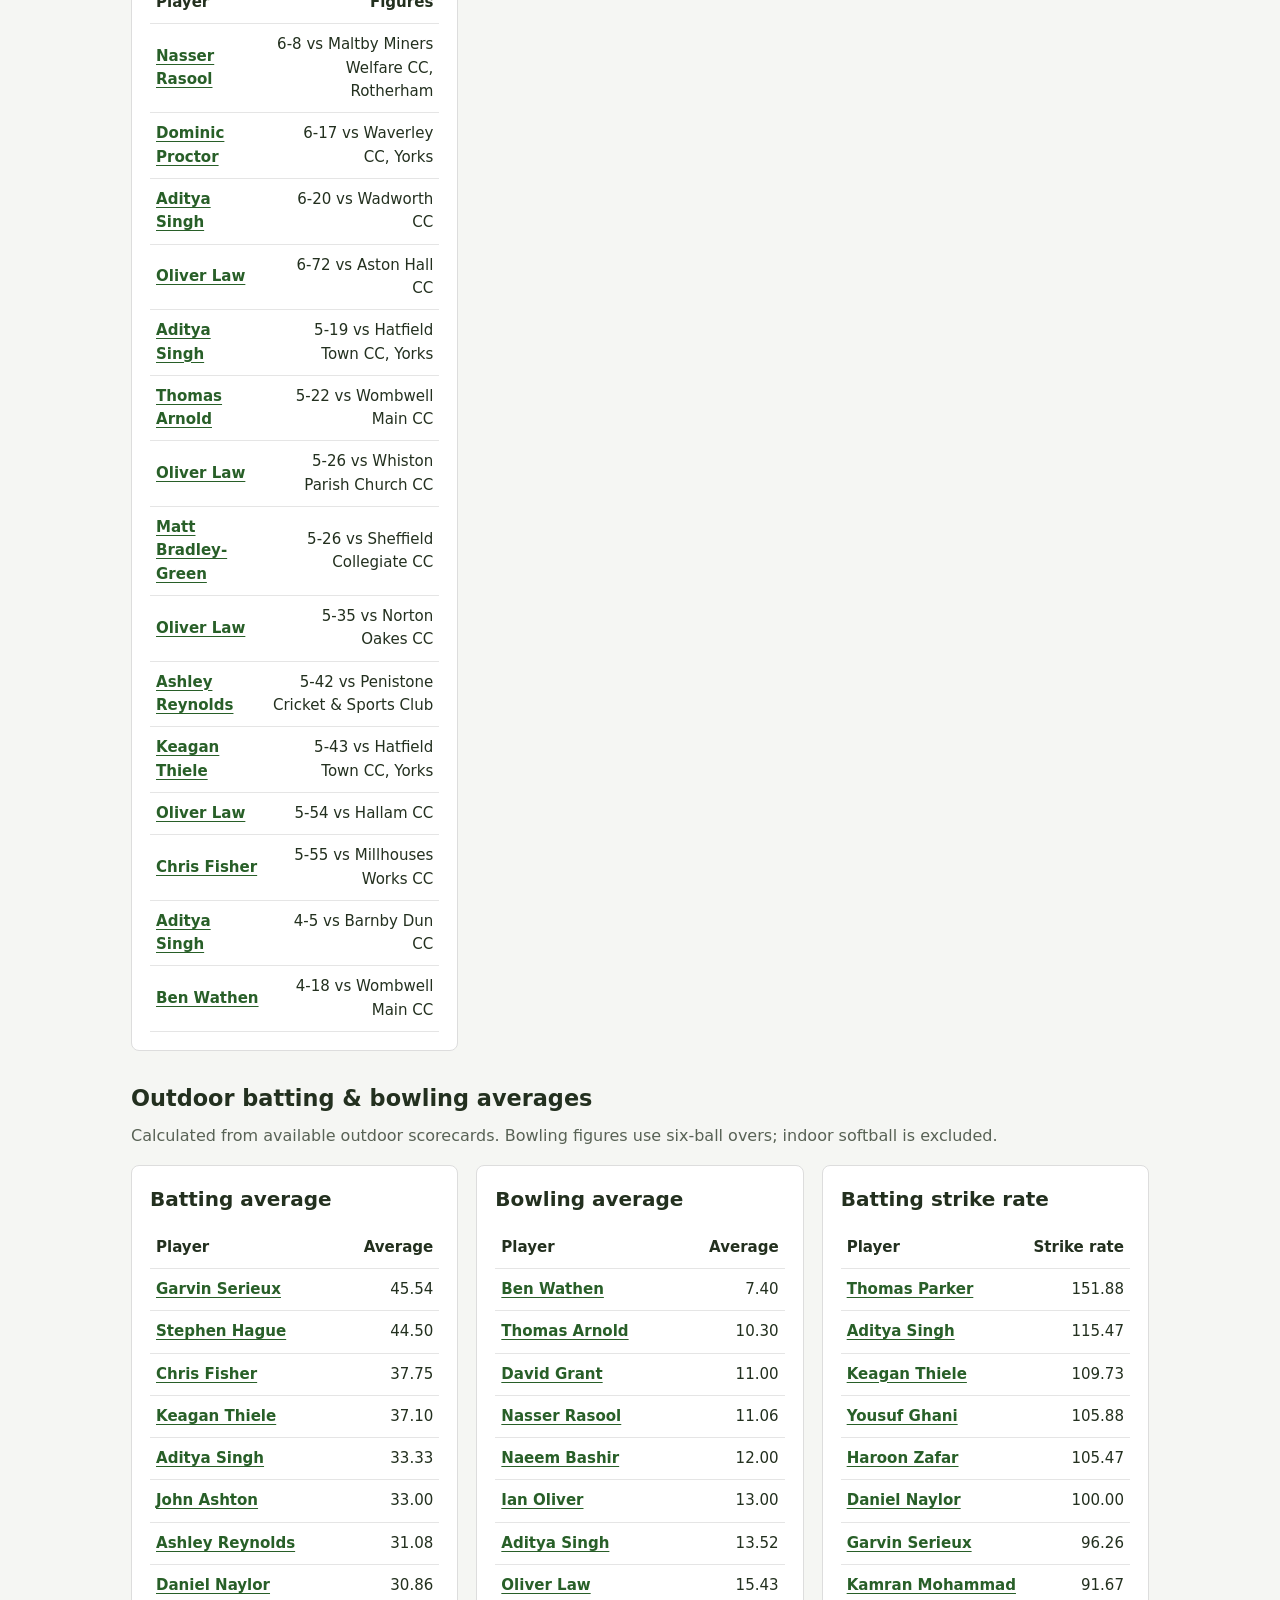
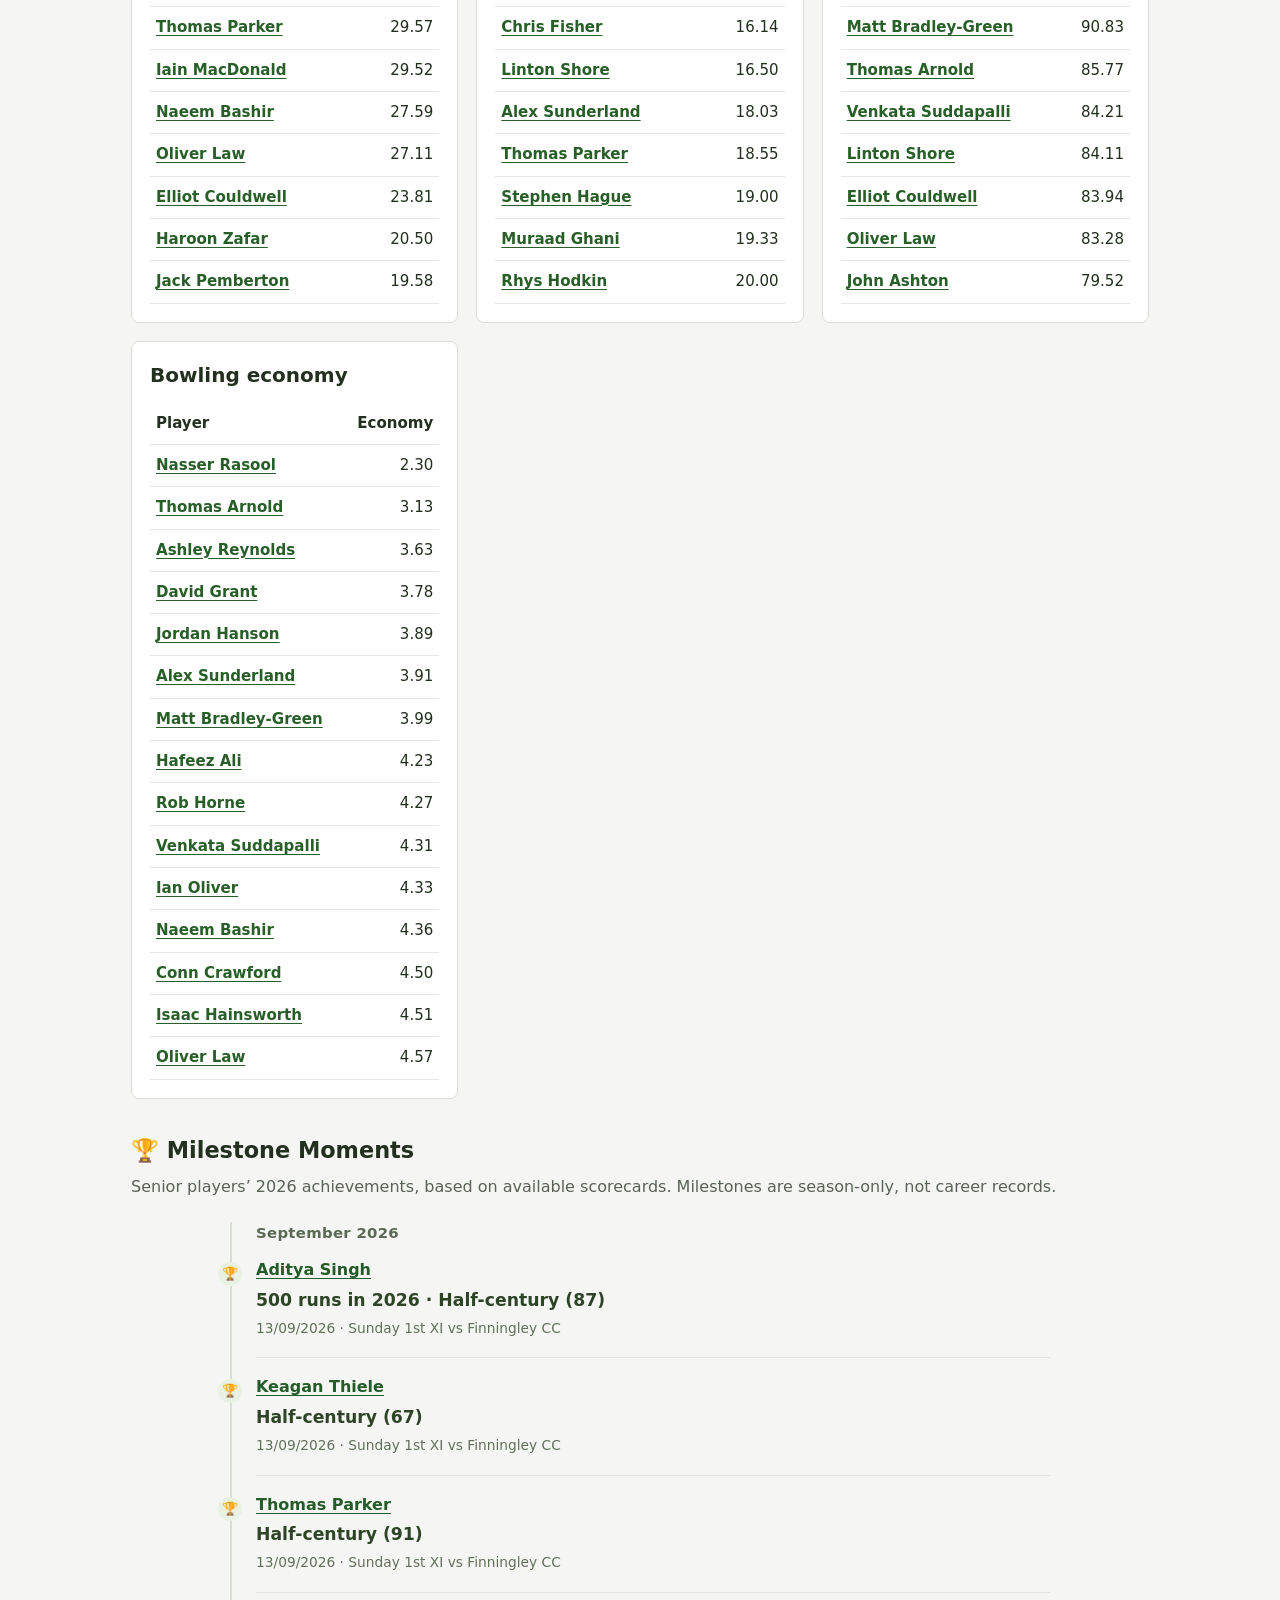
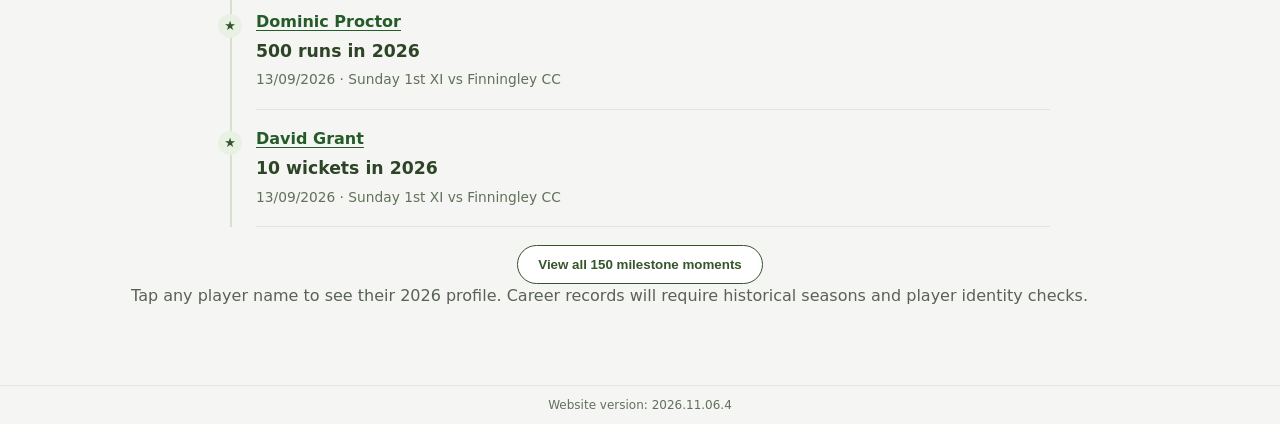
==== commit 80639ffe: "Style milestone timeline and add view all control" ====
--- a/stats.html
+++ b/stats.html
@@ -7,4 +7,4 @@
 .milestone-item>small{order:3;display:block;font-size:.86rem;line-height:1.55;color:#596758}
 .milestone-player{font-size:1rem!important;font-weight:700!important;color:#245b29!important;text-underline-offset:3px}
 @media(max-width:650px){.milestone-list{grid-template-columns:1fr}.milestone-item{padding:16px 18px}}
-</style></head><body><header class="stats-head"><div class="stats-wrap" style="padding:0"><a href="./">← Back to club website</a><h1>2026 Club Statistics</h1><p>Thorpe Hesley &amp; High Green Cricket Club</p></div></header><main class="stats-wrap"><p class="muted">Senior teams only. Figures are generated from Play-Cricket scorecards and may be incomplete where scorecards are missing.</p><div class="stats-controls"><button id="men" aria-pressed="true">Men's</button><button id="women" aria-pressed="false">Women's</button></div><div class="stats-filter"><span class="filter-label">Choose a team or format</span><div id="team-filter" class="filter-pills" role="group" aria-label="Team or format"></div></div><p id="status" role="status">Loading 2026 scorecards…</p><section id="profile-panel" class="profile-panel" hidden><div class="profile-top"><h2>Player profile</h2><button type="button" id="close-profile">Close</button></div><div id="player-profile"></div></section><div class="stats-grid"><section class="stats-card"><h2>Most runs</h2><div id="bat"></div></section><section class="stats-card"><h2>Most wickets</h2><div id="bowl"></div></section><section class="stats-card"><h2>Highest individual scores</h2><div id="high"></div></section><section class="stats-card"><h2>Best bowling figures</h2><div id="best"></div></section></div><h2 class="stats-subheading">Outdoor batting &amp; bowling averages</h2><p class="muted">Calculated from available outdoor scorecards. Bowling figures use six-ball overs; indoor softball is excluded.</p><div class="stats-grid"><section class="stats-card"><h2>Batting average</h2><div id="bat-avg"></div></section><section class="stats-card"><h2>Bowling average</h2><div id="bowl-avg"></div></section><section class="stats-card"><h2>Batting strike rate</h2><div id="strike-rate"></div></section><section class="stats-card"><h2>Bowling economy</h2><div id="economy"></div></section></div><section class="milestones-section"><h2 class="stats-subheading">🏆 Milestone Moments</h2><p class="muted">Senior players’ 2026 achievements, based on available scorecards. Milestones are season-only, not career records.</p><div id="milestone-list" class="milestone-list"></div></section><p class="muted">Tap any player name to see their 2026 profile. Career records will require historical seasons and player identity checks.</p></main><script src="stats.js?v=20261106-milestones"></script><div class="site-version" aria-label="Website version">Website version: 2026.11.06.3</div></body></html>+</style><style>.milestone-timeline{max-width:820px;margin:22px auto 0;border-left:2px solid #d6e0d0;padding-left:24px}.milestone-month{font-size:.93rem;color:#5b6854;margin:22px 0 14px;font-weight:800;letter-spacing:.02em}.milestone-timeline-item{position:relative;display:flex;align-items:flex-start;gap:15px;margin:0 0 18px;padding:0 0 19px;border-bottom:1px solid #dfe5dc}.milestone-dot{position:absolute;left:-38px;top:3px;display:grid;place-items:center;width:24px;height:24px;border-radius:50%;background:#e9f1e4;color:#36552b;font-size:13px}.milestone-body{display:flex;flex-direction:column;gap:6px;min-width:0}.milestone-headline{line-height:1.4}.milestone-body>strong{font-size:1.08rem;color:#2d4426;line-height:1.4}.milestone-body>small{font-size:.86rem;color:#61705b;line-height:1.5}.milestone-toggle{display:block;margin:12px auto 0;border:1px solid #36552b;border-radius:24px;background:#fff;color:#36552b;padding:11px 20px;font-weight:700;cursor:pointer}.milestone-toggle[hidden]{display:none}@media(max-width:600px){.milestone-timeline{padding-left:20px}.milestone-dot{left:-34px}}</style></head><body><header class="stats-head"><div class="stats-wrap" style="padding:0"><a href="./">← Back to club website</a><h1>2026 Club Statistics</h1><p>Thorpe Hesley &amp; High Green Cricket Club</p></div></header><main class="stats-wrap"><p class="muted">Senior teams only. Figures are generated from Play-Cricket scorecards and may be incomplete where scorecards are missing.</p><div class="stats-controls"><button id="men" aria-pressed="true">Men's</button><button id="women" aria-pressed="false">Women's</button></div><div class="stats-filter"><span class="filter-label">Choose a team or format</span><div id="team-filter" class="filter-pills" role="group" aria-label="Team or format"></div></div><p id="status" role="status">Loading 2026 scorecards…</p><section id="profile-panel" class="profile-panel" hidden><div class="profile-top"><h2>Player profile</h2><button type="button" id="close-profile">Close</button></div><div id="player-profile"></div></section><div class="stats-grid"><section class="stats-card"><h2>Most runs</h2><div id="bat"></div></section><section class="stats-card"><h2>Most wickets</h2><div id="bowl"></div></section><section class="stats-card"><h2>Highest individual scores</h2><div id="high"></div></section><section class="stats-card"><h2>Best bowling figures</h2><div id="best"></div></section></div><h2 class="stats-subheading">Outdoor batting &amp; bowling averages</h2><p class="muted">Calculated from available outdoor scorecards. Bowling figures use six-ball overs; indoor softball is excluded.</p><div class="stats-grid"><section class="stats-card"><h2>Batting average</h2><div id="bat-avg"></div></section><section class="stats-card"><h2>Bowling average</h2><div id="bowl-avg"></div></section><section class="stats-card"><h2>Batting strike rate</h2><div id="strike-rate"></div></section><section class="stats-card"><h2>Bowling economy</h2><div id="economy"></div></section></div><section class="milestones-section"><h2 class="stats-subheading">🏆 Milestone Moments</h2><p class="muted">Senior players’ 2026 achievements, based on available scorecards. Milestones are season-only, not career records.</p><div id="milestone-list" class="milestone-timeline"></div><button type="button" id="milestone-toggle" class="milestone-toggle" hidden>View all milestones</button></section><p class="muted">Tap any player name to see their 2026 profile. Career records will require historical seasons and player identity checks.</p></main><script src="stats.js?v=20261106-timeline"></script><div class="site-version" aria-label="Website version">Website version: 2026.11.06.4</div></body></html>
